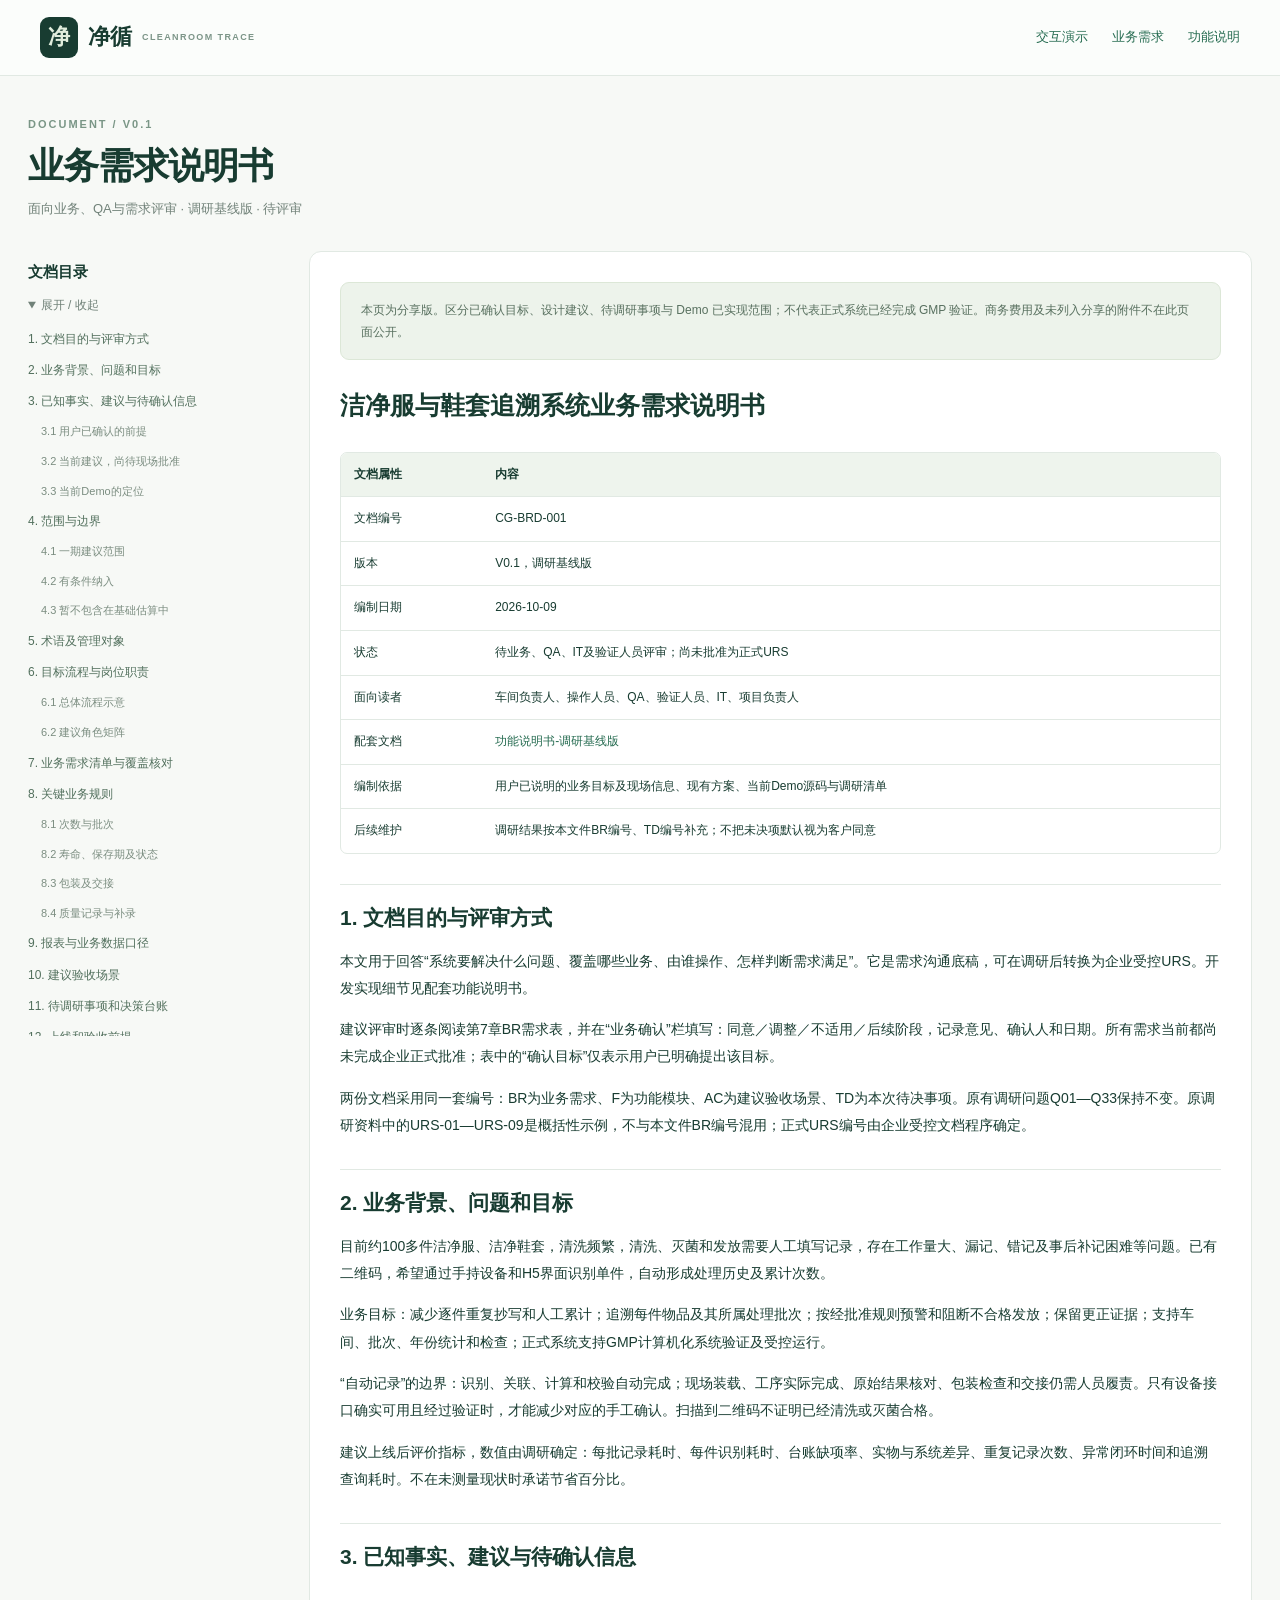
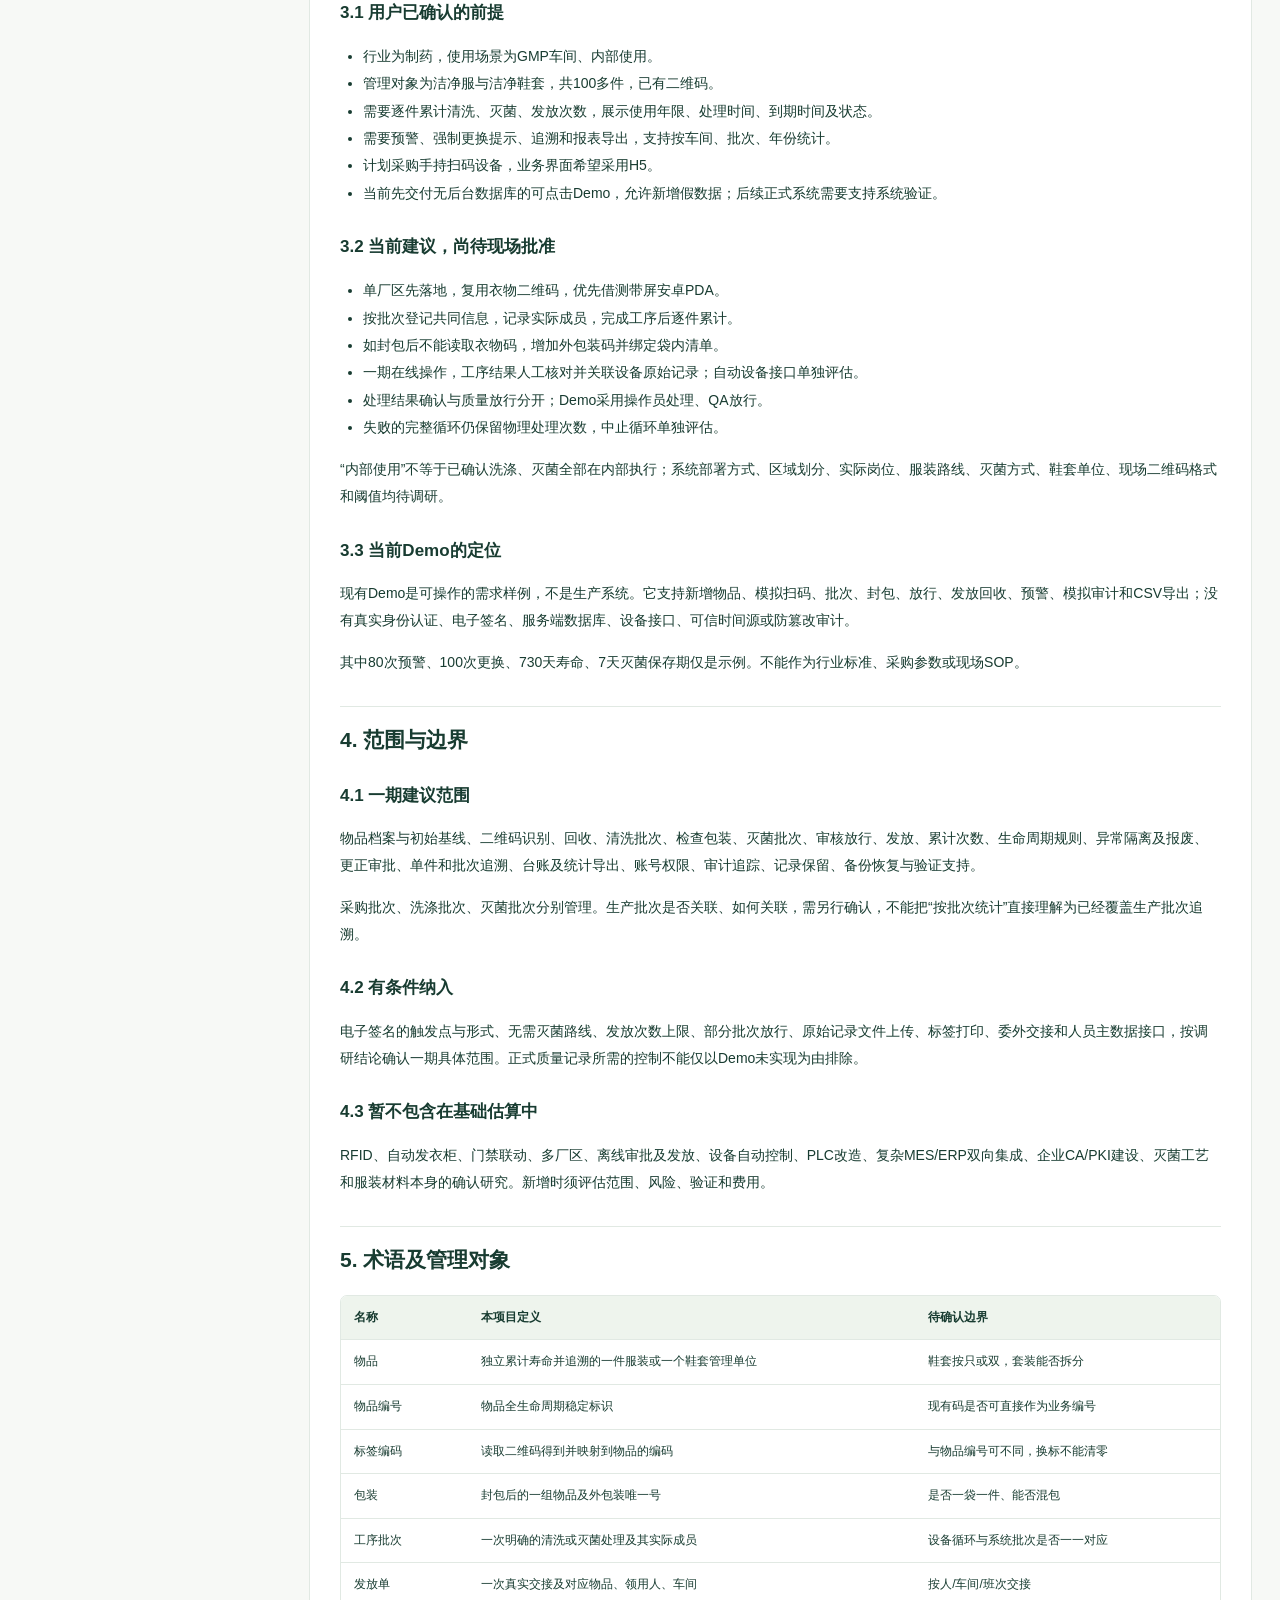
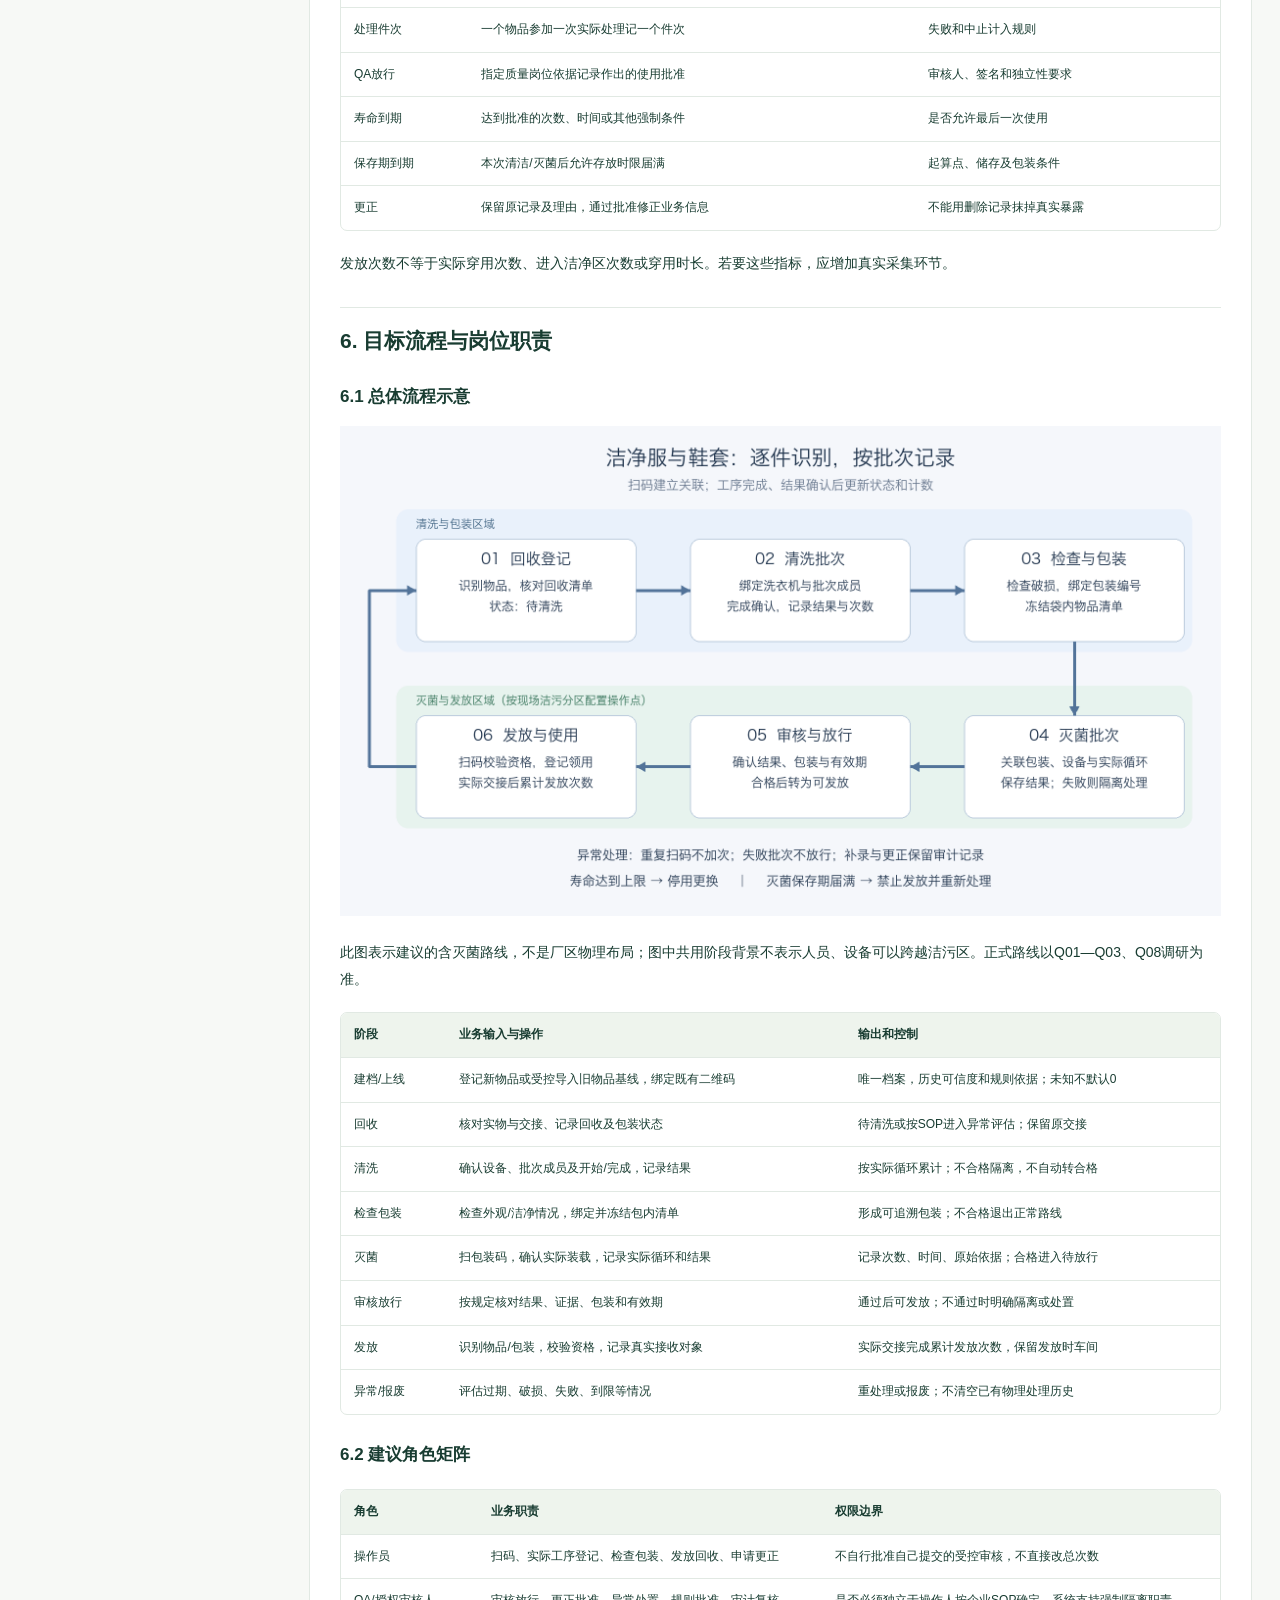
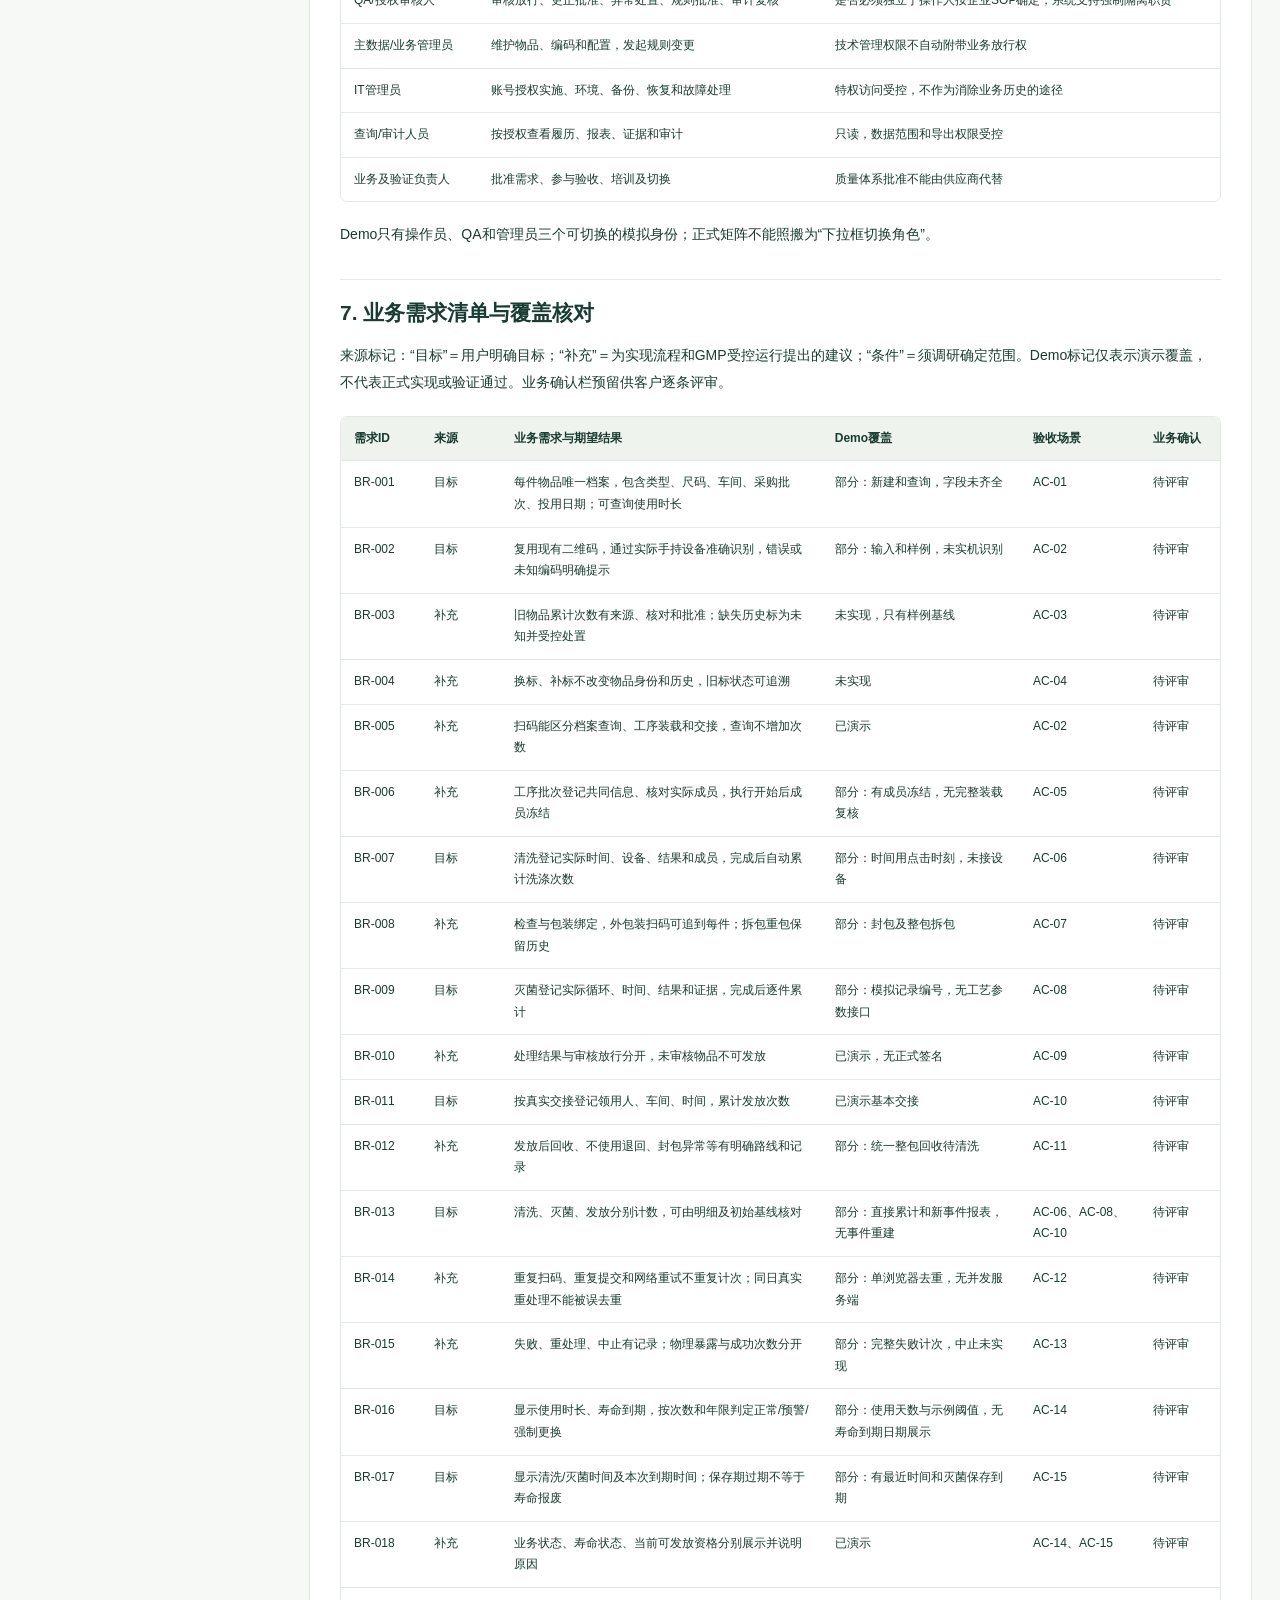
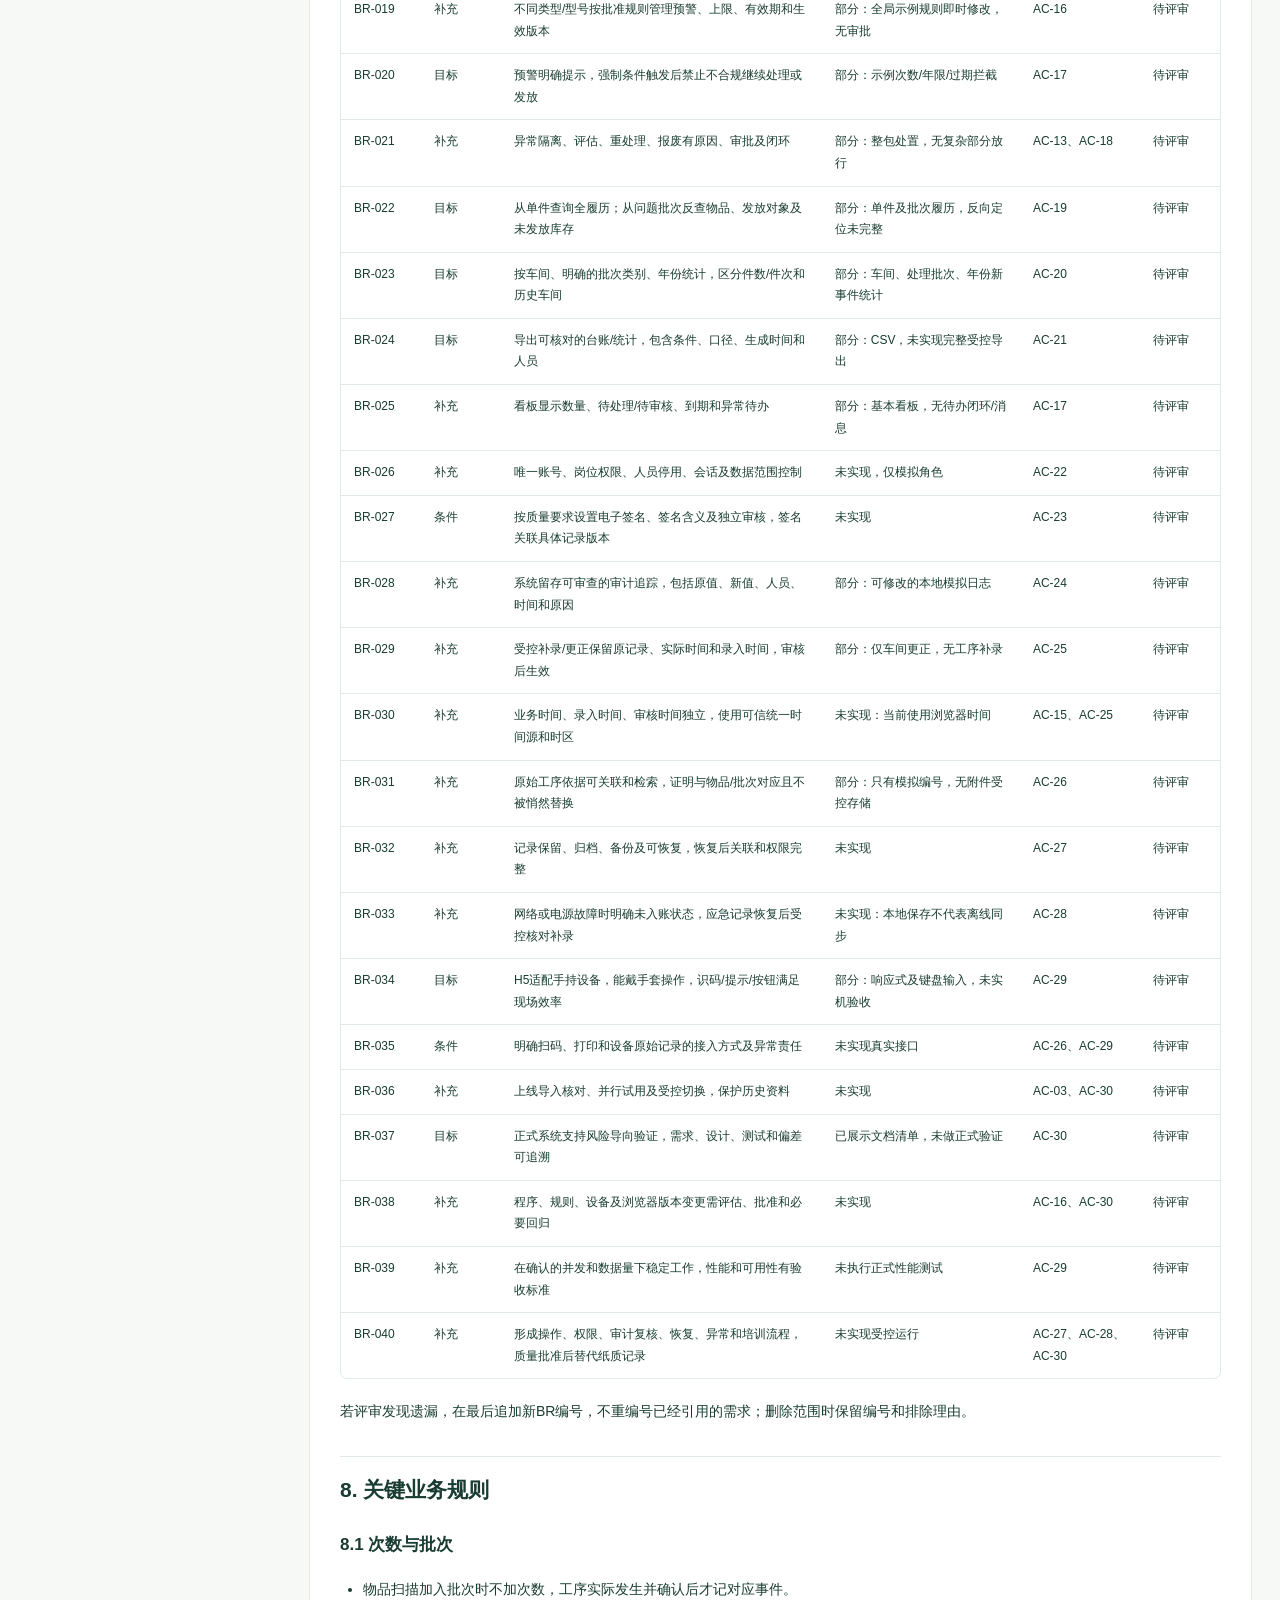
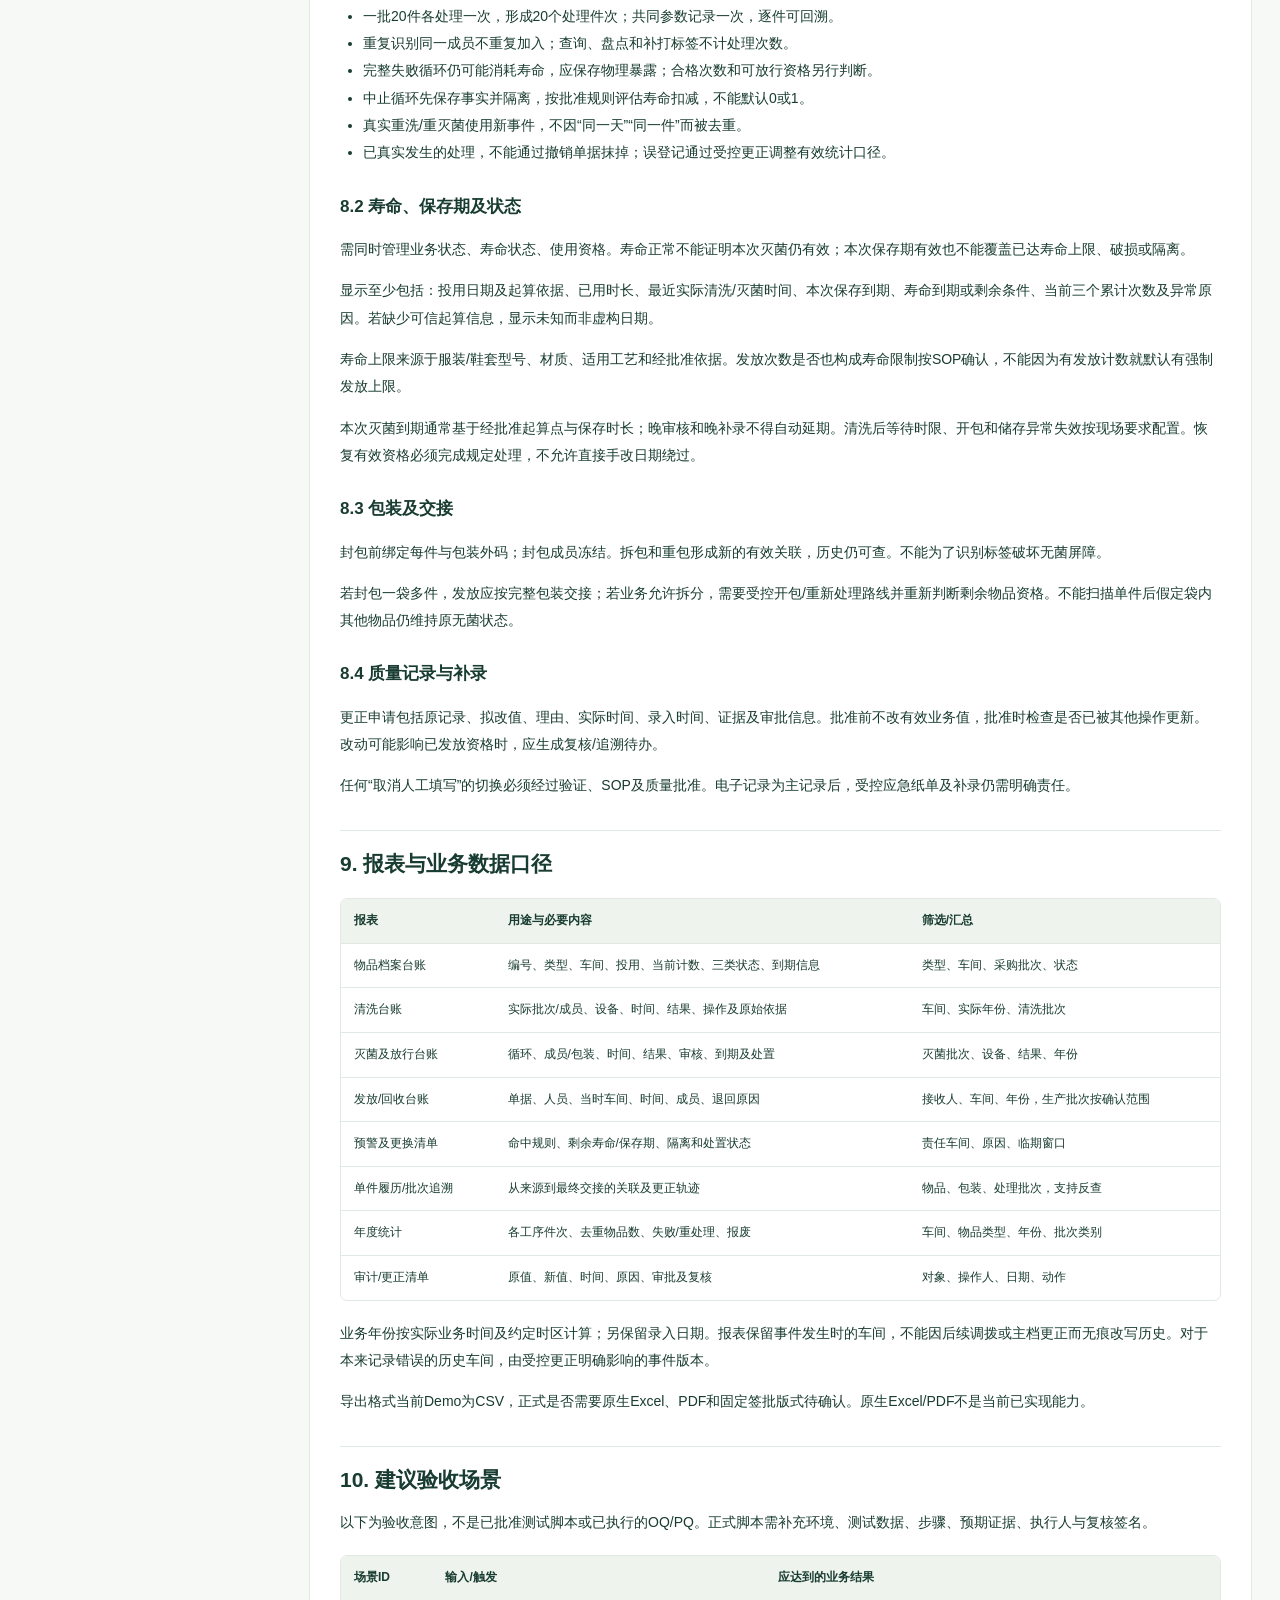
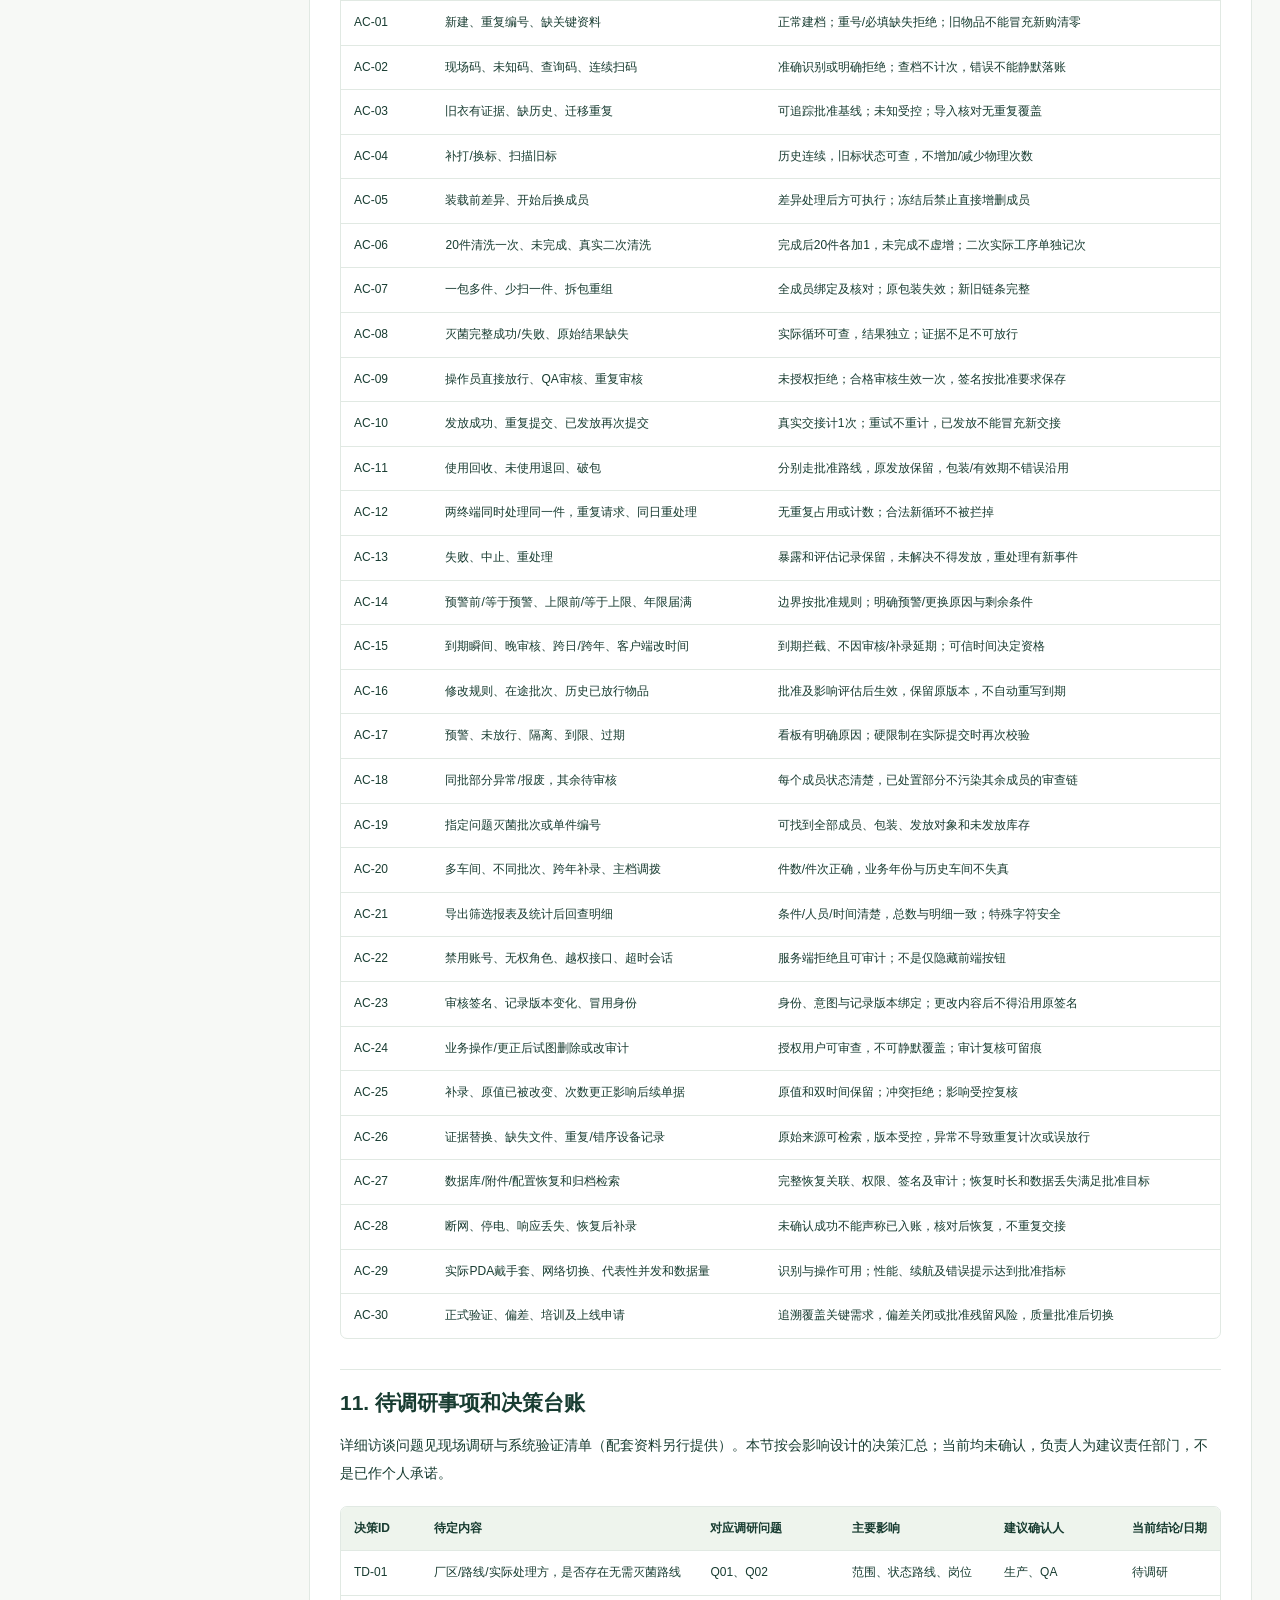
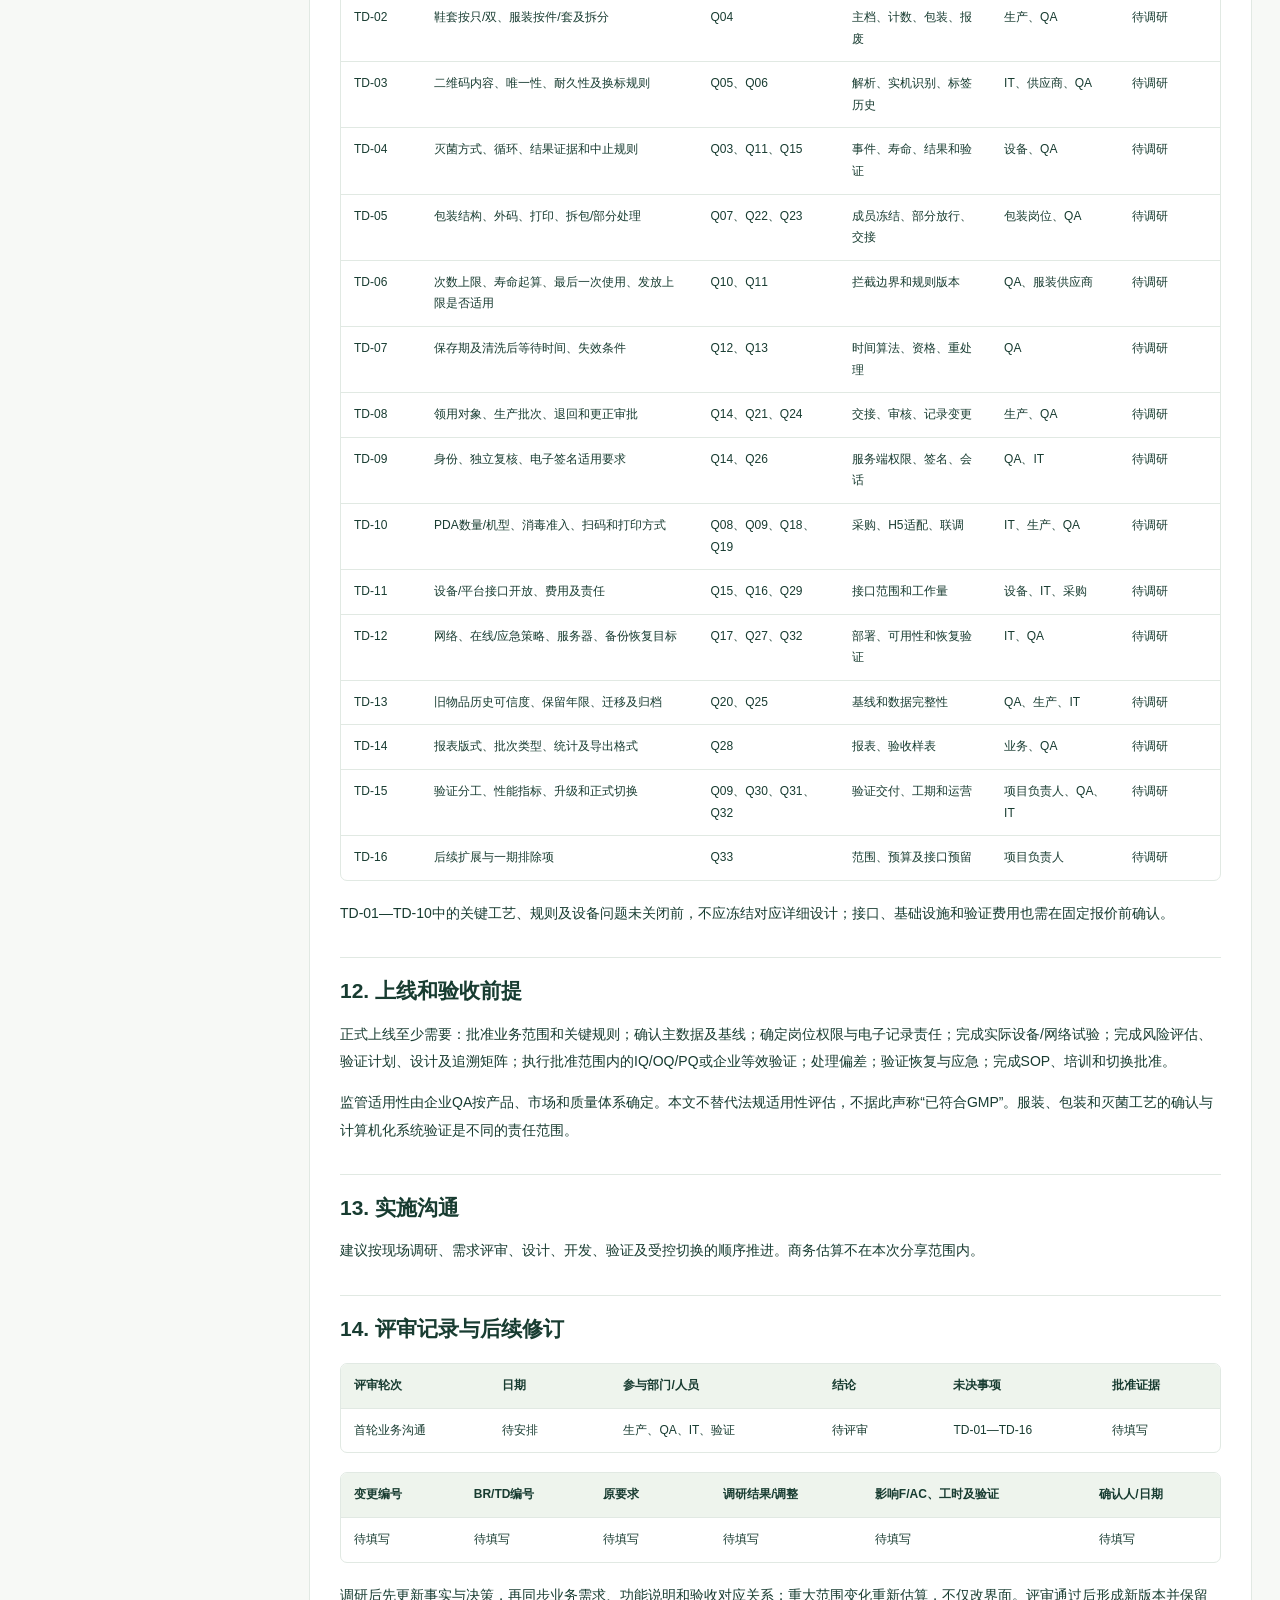
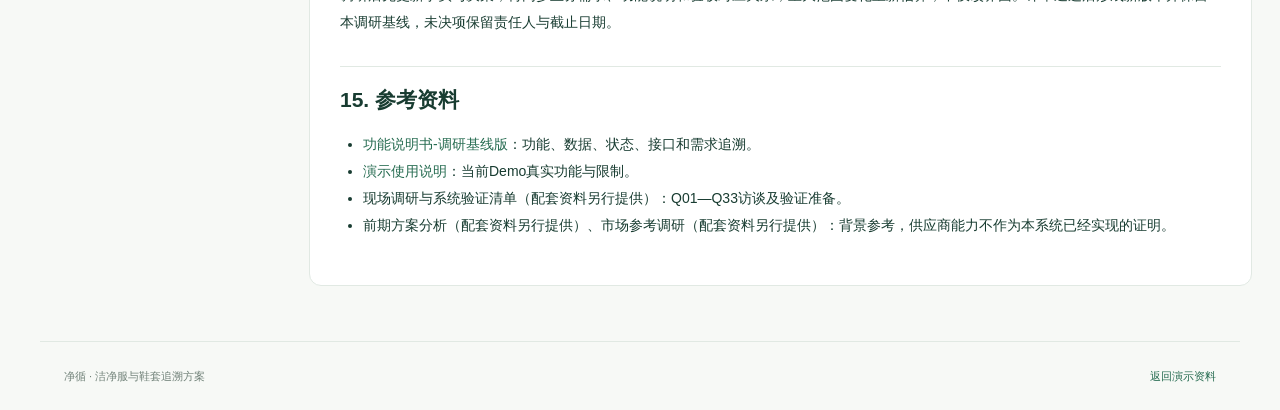
==== business.html @ ca5c8737 "Publish cleanroom trace demo and review documents" ====
<!doctype html><html lang="zh-CN"><head><meta charset="utf-8"><meta name="viewport" content="width=device-width,initial-scale=1"><meta name="robots" content="noindex,nofollow"><meta name="referrer" content="no-referrer"><meta name="theme-color" content="#123d35"><title>业务需求说明书 · 净循</title><link rel="stylesheet" href="share.css"></head><body><header class="top"><a class="logo" href="index.html"><span>净</span>净循 <small>CLEANROOM TRACE</small></a><nav aria-label="站点导航"><a href="demo.html">交互演示</a><a href="business.html">业务需求</a><a href="functional.html">功能说明</a></nav></header><div class="doc-title"><div class="eyebrow">DOCUMENT / V0.1</div><h1>业务需求说明书</h1><p>面向业务、QA与需求评审 · 调研基线版 · 待评审</p></div><div class="doc-layout"><aside class="toc"><h2>文档目录</h2><details open><summary>展开 / 收起</summary><a class="level-2" href="#section-1">1. 文档目的与评审方式</a><a class="level-2" href="#section-2">2. 业务背景、问题和目标</a><a class="level-2" href="#section-3">3. 已知事实、建议与待确认信息</a><a class="level-3" href="#section-4">3.1 用户已确认的前提</a><a class="level-3" href="#section-5">3.2 当前建议，尚待现场批准</a><a class="level-3" href="#section-6">3.3 当前Demo的定位</a><a class="level-2" href="#section-7">4. 范围与边界</a><a class="level-3" href="#section-8">4.1 一期建议范围</a><a class="level-3" href="#section-9">4.2 有条件纳入</a><a class="level-3" href="#section-10">4.3 暂不包含在基础估算中</a><a class="level-2" href="#section-11">5. 术语及管理对象</a><a class="level-2" href="#section-12">6. 目标流程与岗位职责</a><a class="level-3" href="#section-13">6.1 总体流程示意</a><a class="level-3" href="#section-14">6.2 建议角色矩阵</a><a class="level-2" href="#section-15">7. 业务需求清单与覆盖核对</a><a class="level-2" href="#section-16">8. 关键业务规则</a><a class="level-3" href="#section-17">8.1 次数与批次</a><a class="level-3" href="#section-18">8.2 寿命、保存期及状态</a><a class="level-3" href="#section-19">8.3 包装及交接</a><a class="level-3" href="#section-20">8.4 质量记录与补录</a><a class="level-2" href="#section-21">9. 报表与业务数据口径</a><a class="level-2" href="#section-22">10. 建议验收场景</a><a class="level-2" href="#section-23">11. 待调研事项和决策台账</a><a class="level-2" href="#section-24">12. 上线和验收前提</a><a class="level-2" href="#section-25">13. 实施沟通</a><a class="level-2" href="#section-26">14. 评审记录与后续修订</a><a class="level-2" href="#section-27">15. 参考资料</a></details><a class="back-top" href="#top">↑ 回到顶部</a></aside><main id="top" class="document"><div class="notice">本页为分享版。区分已确认目标、设计建议、待调研事项与 Demo 已实现范围；不代表正式系统已经完成 GMP 验证。商务费用及未列入分享的附件不在此页面公开。</div><h1>洁净服与鞋套追溯系统业务需求说明书</h1>
<div class="table-scroll"><table>
<thead>
<tr>
<th>文档属性</th>
<th>内容</th>
</tr>
</thead>
<tbody><tr>
<td>文档编号</td>
<td>CG-BRD-001</td>
</tr>
<tr>
<td>版本</td>
<td>V0.1，调研基线版</td>
</tr>
<tr>
<td>编制日期</td>
<td>2026-10-09</td>
</tr>
<tr>
<td>状态</td>
<td>待业务、QA、IT及验证人员评审；尚未批准为正式URS</td>
</tr>
<tr>
<td>面向读者</td>
<td>车间负责人、操作人员、QA、验证人员、IT、项目负责人</td>
</tr>
<tr>
<td>配套文档</td>
<td><a href="functional.html">功能说明书-调研基线版</a></td>
</tr>
<tr>
<td>编制依据</td>
<td>用户已说明的业务目标及现场信息、现有方案、当前Demo源码与调研清单</td>
</tr>
<tr>
<td>后续维护</td>
<td>调研结果按本文件BR编号、TD编号补充；不把未决项默认视为客户同意</td>
</tr>
</tbody></table></div>
<h2 id="section-1">1. 文档目的与评审方式</h2>
<p>本文用于回答“系统要解决什么问题、覆盖哪些业务、由谁操作、怎样判断需求满足”。它是需求沟通底稿，可在调研后转换为企业受控URS。开发实现细节见配套功能说明书。</p>
<p>建议评审时逐条阅读第7章BR需求表，并在“业务确认”栏填写：同意／调整／不适用／后续阶段，记录意见、确认人和日期。所有需求当前都尚未完成企业正式批准；表中的“确认目标”仅表示用户已明确提出该目标。</p>
<p>两份文档采用同一套编号：BR为业务需求、F为功能模块、AC为建议验收场景、TD为本次待决事项。原有调研问题Q01—Q33保持不变。原调研资料中的URS-01—URS-09是概括性示例，不与本文件BR编号混用；正式URS编号由企业受控文档程序确定。</p>
<h2 id="section-2">2. 业务背景、问题和目标</h2>
<p>目前约100多件洁净服、洁净鞋套，清洗频繁，清洗、灭菌和发放需要人工填写记录，存在工作量大、漏记、错记及事后补记困难等问题。已有二维码，希望通过手持设备和H5界面识别单件，自动形成处理历史及累计次数。</p>
<p>业务目标：减少逐件重复抄写和人工累计；追溯每件物品及其所属处理批次；按经批准规则预警和阻断不合格发放；保留更正证据；支持车间、批次、年份统计和检查；正式系统支持GMP计算机化系统验证及受控运行。</p>
<p>“自动记录”的边界：识别、关联、计算和校验自动完成；现场装载、工序实际完成、原始结果核对、包装检查和交接仍需人员履责。只有设备接口确实可用且经过验证时，才能减少对应的手工确认。扫描到二维码不证明已经清洗或灭菌合格。</p>
<p>建议上线后评价指标，数值由调研确定：每批记录耗时、每件识别耗时、台账缺项率、实物与系统差异、重复记录次数、异常闭环时间和追溯查询耗时。不在未测量现状时承诺节省百分比。</p>
<h2 id="section-3">3. 已知事实、建议与待确认信息</h2>
<h3 id="section-4">3.1 用户已确认的前提</h3>
<ul>
<li>行业为制药，使用场景为GMP车间、内部使用。</li>
<li>管理对象为洁净服与洁净鞋套，共100多件，已有二维码。</li>
<li>需要逐件累计清洗、灭菌、发放次数，展示使用年限、处理时间、到期时间及状态。</li>
<li>需要预警、强制更换提示、追溯和报表导出，支持按车间、批次、年份统计。</li>
<li>计划采购手持扫码设备，业务界面希望采用H5。</li>
<li>当前先交付无后台数据库的可点击Demo，允许新增假数据；后续正式系统需要支持系统验证。</li>
</ul>
<h3 id="section-5">3.2 当前建议，尚待现场批准</h3>
<ul>
<li>单厂区先落地，复用衣物二维码，优先借测带屏安卓PDA。</li>
<li>按批次登记共同信息，记录实际成员，完成工序后逐件累计。</li>
<li>如封包后不能读取衣物码，增加外包装码并绑定袋内清单。</li>
<li>一期在线操作，工序结果人工核对并关联设备原始记录；自动设备接口单独评估。</li>
<li>处理结果确认与质量放行分开；Demo采用操作员处理、QA放行。</li>
<li>失败的完整循环仍保留物理处理次数，中止循环单独评估。</li>
</ul>
<p>“内部使用”不等于已确认洗涤、灭菌全部在内部执行；系统部署方式、区域划分、实际岗位、服装路线、灭菌方式、鞋套单位、现场二维码格式和阈值均待调研。</p>
<h3 id="section-6">3.3 当前Demo的定位</h3>
<p>现有Demo是可操作的需求样例，不是生产系统。它支持新增物品、模拟扫码、批次、封包、放行、发放回收、预警、模拟审计和CSV导出；没有真实身份认证、电子签名、服务端数据库、设备接口、可信时间源或防篡改审计。</p>
<p>其中80次预警、100次更换、730天寿命、7天灭菌保存期仅是示例。不能作为行业标准、采购参数或现场SOP。</p>
<h2 id="section-7">4. 范围与边界</h2>
<h3 id="section-8">4.1 一期建议范围</h3>
<p>物品档案与初始基线、二维码识别、回收、清洗批次、检查包装、灭菌批次、审核放行、发放、累计次数、生命周期规则、异常隔离及报废、更正审批、单件和批次追溯、台账及统计导出、账号权限、审计追踪、记录保留、备份恢复与验证支持。</p>
<p>采购批次、洗涤批次、灭菌批次分别管理。生产批次是否关联、如何关联，需另行确认，不能把“按批次统计”直接理解为已经覆盖生产批次追溯。</p>
<h3 id="section-9">4.2 有条件纳入</h3>
<p>电子签名的触发点与形式、无需灭菌路线、发放次数上限、部分批次放行、原始记录文件上传、标签打印、委外交接和人员主数据接口，按调研结论确认一期具体范围。正式质量记录所需的控制不能仅以Demo未实现为由排除。</p>
<h3 id="section-10">4.3 暂不包含在基础估算中</h3>
<p>RFID、自动发衣柜、门禁联动、多厂区、离线审批及发放、设备自动控制、PLC改造、复杂MES/ERP双向集成、企业CA/PKI建设、灭菌工艺和服装材料本身的确认研究。新增时须评估范围、风险、验证和费用。</p>
<h2 id="section-11">5. 术语及管理对象</h2>
<div class="table-scroll"><table>
<thead>
<tr>
<th>名称</th>
<th>本项目定义</th>
<th>待确认边界</th>
</tr>
</thead>
<tbody><tr>
<td>物品</td>
<td>独立累计寿命并追溯的一件服装或一个鞋套管理单位</td>
<td>鞋套按只或双，套装能否拆分</td>
</tr>
<tr>
<td>物品编号</td>
<td>物品全生命周期稳定标识</td>
<td>现有码是否可直接作为业务编号</td>
</tr>
<tr>
<td>标签编码</td>
<td>读取二维码得到并映射到物品的编码</td>
<td>与物品编号可不同，换标不能清零</td>
</tr>
<tr>
<td>包装</td>
<td>封包后的一组物品及外包装唯一号</td>
<td>是否一袋一件、能否混包</td>
</tr>
<tr>
<td>工序批次</td>
<td>一次明确的清洗或灭菌处理及其实际成员</td>
<td>设备循环与系统批次是否一一对应</td>
</tr>
<tr>
<td>发放单</td>
<td>一次真实交接及对应物品、领用人、车间</td>
<td>按人/车间/班次交接</td>
</tr>
<tr>
<td>处理件次</td>
<td>一个物品参加一次实际处理记一个件次</td>
<td>失败和中止计入规则</td>
</tr>
<tr>
<td>QA放行</td>
<td>指定质量岗位依据记录作出的使用批准</td>
<td>审核人、签名和独立性要求</td>
</tr>
<tr>
<td>寿命到期</td>
<td>达到批准的次数、时间或其他强制条件</td>
<td>是否允许最后一次使用</td>
</tr>
<tr>
<td>保存期到期</td>
<td>本次清洁/灭菌后允许存放时限届满</td>
<td>起算点、储存及包装条件</td>
</tr>
<tr>
<td>更正</td>
<td>保留原记录及理由，通过批准修正业务信息</td>
<td>不能用删除记录抹掉真实暴露</td>
</tr>
</tbody></table></div>
<p>发放次数不等于实际穿用次数、进入洁净区次数或穿用时长。若要这些指标，应增加真实采集环节。</p>
<h2 id="section-12">6. 目标流程与岗位职责</h2>
<h3 id="section-13">6.1 总体流程示意</h3>
<p><img src="lifecycle.png" alt="流程01-洁净服与鞋套生命周期管理"></p>
<p>此图表示建议的含灭菌路线，不是厂区物理布局；图中共用阶段背景不表示人员、设备可以跨越洁污区。正式路线以Q01—Q03、Q08调研为准。</p>
<div class="table-scroll"><table>
<thead>
<tr>
<th>阶段</th>
<th>业务输入与操作</th>
<th>输出和控制</th>
</tr>
</thead>
<tbody><tr>
<td>建档/上线</td>
<td>登记新物品或受控导入旧物品基线，绑定既有二维码</td>
<td>唯一档案，历史可信度和规则依据；未知不默认0</td>
</tr>
<tr>
<td>回收</td>
<td>核对实物与交接、记录回收及包装状态</td>
<td>待清洗或按SOP进入异常评估；保留原交接</td>
</tr>
<tr>
<td>清洗</td>
<td>确认设备、批次成员及开始/完成，记录结果</td>
<td>按实际循环累计；不合格隔离，不自动转合格</td>
</tr>
<tr>
<td>检查包装</td>
<td>检查外观/洁净情况，绑定并冻结包内清单</td>
<td>形成可追溯包装；不合格退出正常路线</td>
</tr>
<tr>
<td>灭菌</td>
<td>扫包装码，确认实际装载，记录实际循环和结果</td>
<td>记录次数、时间、原始依据；合格进入待放行</td>
</tr>
<tr>
<td>审核放行</td>
<td>按规定核对结果、证据、包装和有效期</td>
<td>通过后可发放；不通过时明确隔离或处置</td>
</tr>
<tr>
<td>发放</td>
<td>识别物品/包装，校验资格，记录真实接收对象</td>
<td>实际交接完成累计发放次数，保留发放时车间</td>
</tr>
<tr>
<td>异常/报废</td>
<td>评估过期、破损、失败、到限等情况</td>
<td>重处理或报废；不清空已有物理处理历史</td>
</tr>
</tbody></table></div>
<h3 id="section-14">6.2 建议角色矩阵</h3>
<div class="table-scroll"><table>
<thead>
<tr>
<th>角色</th>
<th>业务职责</th>
<th>权限边界</th>
</tr>
</thead>
<tbody><tr>
<td>操作员</td>
<td>扫码、实际工序登记、检查包装、发放回收、申请更正</td>
<td>不自行批准自己提交的受控审核，不直接改总次数</td>
</tr>
<tr>
<td>QA/授权审核人</td>
<td>审核放行、更正批准、异常处置、规则批准、审计复核</td>
<td>是否必须独立于操作人按企业SOP确定，系统支持强制隔离职责</td>
</tr>
<tr>
<td>主数据/业务管理员</td>
<td>维护物品、编码和配置，发起规则变更</td>
<td>技术管理权限不自动附带业务放行权</td>
</tr>
<tr>
<td>IT管理员</td>
<td>账号授权实施、环境、备份、恢复和故障处理</td>
<td>特权访问受控，不作为消除业务历史的途径</td>
</tr>
<tr>
<td>查询/审计人员</td>
<td>按授权查看履历、报表、证据和审计</td>
<td>只读，数据范围和导出权限受控</td>
</tr>
<tr>
<td>业务及验证负责人</td>
<td>批准需求、参与验收、培训及切换</td>
<td>质量体系批准不能由供应商代替</td>
</tr>
</tbody></table></div>
<p>Demo只有操作员、QA和管理员三个可切换的模拟身份；正式矩阵不能照搬为“下拉框切换角色”。</p>
<h2 id="section-15">7. 业务需求清单与覆盖核对</h2>
<p>来源标记：“目标”＝用户明确目标；“补充”＝为实现流程和GMP受控运行提出的建议；“条件”＝须调研确定范围。Demo标记仅表示演示覆盖，不代表正式实现或验证通过。业务确认栏预留供客户逐条评审。</p>
<div class="table-scroll"><table>
<thead>
<tr>
<th>需求ID</th>
<th>来源</th>
<th>业务需求与期望结果</th>
<th>Demo覆盖</th>
<th>验收场景</th>
<th>业务确认</th>
</tr>
</thead>
<tbody><tr>
<td>BR-001</td>
<td>目标</td>
<td>每件物品唯一档案，包含类型、尺码、车间、采购批次、投用日期；可查询使用时长</td>
<td>部分：新建和查询，字段未齐全</td>
<td>AC-01</td>
<td>待评审</td>
</tr>
<tr>
<td>BR-002</td>
<td>目标</td>
<td>复用现有二维码，通过实际手持设备准确识别，错误或未知编码明确提示</td>
<td>部分：输入和样例，未实机识别</td>
<td>AC-02</td>
<td>待评审</td>
</tr>
<tr>
<td>BR-003</td>
<td>补充</td>
<td>旧物品累计次数有来源、核对和批准；缺失历史标为未知并受控处置</td>
<td>未实现，只有样例基线</td>
<td>AC-03</td>
<td>待评审</td>
</tr>
<tr>
<td>BR-004</td>
<td>补充</td>
<td>换标、补标不改变物品身份和历史，旧标状态可追溯</td>
<td>未实现</td>
<td>AC-04</td>
<td>待评审</td>
</tr>
<tr>
<td>BR-005</td>
<td>补充</td>
<td>扫码能区分档案查询、工序装载和交接，查询不增加次数</td>
<td>已演示</td>
<td>AC-02</td>
<td>待评审</td>
</tr>
<tr>
<td>BR-006</td>
<td>补充</td>
<td>工序批次登记共同信息、核对实际成员，执行开始后成员冻结</td>
<td>部分：有成员冻结，无完整装载复核</td>
<td>AC-05</td>
<td>待评审</td>
</tr>
<tr>
<td>BR-007</td>
<td>目标</td>
<td>清洗登记实际时间、设备、结果和成员，完成后自动累计洗涤次数</td>
<td>部分：时间用点击时刻，未接设备</td>
<td>AC-06</td>
<td>待评审</td>
</tr>
<tr>
<td>BR-008</td>
<td>补充</td>
<td>检查与包装绑定，外包装扫码可追到每件；拆包重包保留历史</td>
<td>部分：封包及整包拆包</td>
<td>AC-07</td>
<td>待评审</td>
</tr>
<tr>
<td>BR-009</td>
<td>目标</td>
<td>灭菌登记实际循环、时间、结果和证据，完成后逐件累计</td>
<td>部分：模拟记录编号，无工艺参数接口</td>
<td>AC-08</td>
<td>待评审</td>
</tr>
<tr>
<td>BR-010</td>
<td>补充</td>
<td>处理结果与审核放行分开，未审核物品不可发放</td>
<td>已演示，无正式签名</td>
<td>AC-09</td>
<td>待评审</td>
</tr>
<tr>
<td>BR-011</td>
<td>目标</td>
<td>按真实交接登记领用人、车间、时间，累计发放次数</td>
<td>已演示基本交接</td>
<td>AC-10</td>
<td>待评审</td>
</tr>
<tr>
<td>BR-012</td>
<td>补充</td>
<td>发放后回收、不使用退回、封包异常等有明确路线和记录</td>
<td>部分：统一整包回收待清洗</td>
<td>AC-11</td>
<td>待评审</td>
</tr>
<tr>
<td>BR-013</td>
<td>目标</td>
<td>清洗、灭菌、发放分别计数，可由明细及初始基线核对</td>
<td>部分：直接累计和新事件报表，无事件重建</td>
<td>AC-06、AC-08、AC-10</td>
<td>待评审</td>
</tr>
<tr>
<td>BR-014</td>
<td>补充</td>
<td>重复扫码、重复提交和网络重试不重复计次；同日真实重处理不能被误去重</td>
<td>部分：单浏览器去重，无并发服务端</td>
<td>AC-12</td>
<td>待评审</td>
</tr>
<tr>
<td>BR-015</td>
<td>补充</td>
<td>失败、重处理、中止有记录；物理暴露与成功次数分开</td>
<td>部分：完整失败计次，中止未实现</td>
<td>AC-13</td>
<td>待评审</td>
</tr>
<tr>
<td>BR-016</td>
<td>目标</td>
<td>显示使用时长、寿命到期，按次数和年限判定正常/预警/强制更换</td>
<td>部分：使用天数与示例阈值，无寿命到期日期展示</td>
<td>AC-14</td>
<td>待评审</td>
</tr>
<tr>
<td>BR-017</td>
<td>目标</td>
<td>显示清洗/灭菌时间及本次到期时间；保存期过期不等于寿命报废</td>
<td>部分：有最近时间和灭菌保存到期</td>
<td>AC-15</td>
<td>待评审</td>
</tr>
<tr>
<td>BR-018</td>
<td>补充</td>
<td>业务状态、寿命状态、当前可发放资格分别展示并说明原因</td>
<td>已演示</td>
<td>AC-14、AC-15</td>
<td>待评审</td>
</tr>
<tr>
<td>BR-019</td>
<td>补充</td>
<td>不同类型/型号按批准规则管理预警、上限、有效期和生效版本</td>
<td>部分：全局示例规则即时修改，无审批</td>
<td>AC-16</td>
<td>待评审</td>
</tr>
<tr>
<td>BR-020</td>
<td>目标</td>
<td>预警明确提示，强制条件触发后禁止不合规继续处理或发放</td>
<td>部分：示例次数/年限/过期拦截</td>
<td>AC-17</td>
<td>待评审</td>
</tr>
<tr>
<td>BR-021</td>
<td>补充</td>
<td>异常隔离、评估、重处理、报废有原因、审批及闭环</td>
<td>部分：整包处置，无复杂部分放行</td>
<td>AC-13、AC-18</td>
<td>待评审</td>
</tr>
<tr>
<td>BR-022</td>
<td>目标</td>
<td>从单件查询全履历；从问题批次反查物品、发放对象及未发放库存</td>
<td>部分：单件及批次履历，反向定位未完整</td>
<td>AC-19</td>
<td>待评审</td>
</tr>
<tr>
<td>BR-023</td>
<td>目标</td>
<td>按车间、明确的批次类别、年份统计，区分件数/件次和历史车间</td>
<td>部分：车间、处理批次、年份新事件统计</td>
<td>AC-20</td>
<td>待评审</td>
</tr>
<tr>
<td>BR-024</td>
<td>目标</td>
<td>导出可核对的台账/统计，包含条件、口径、生成时间和人员</td>
<td>部分：CSV，未实现完整受控导出</td>
<td>AC-21</td>
<td>待评审</td>
</tr>
<tr>
<td>BR-025</td>
<td>补充</td>
<td>看板显示数量、待处理/待审核、到期和异常待办</td>
<td>部分：基本看板，无待办闭环/消息</td>
<td>AC-17</td>
<td>待评审</td>
</tr>
<tr>
<td>BR-026</td>
<td>补充</td>
<td>唯一账号、岗位权限、人员停用、会话及数据范围控制</td>
<td>未实现，仅模拟角色</td>
<td>AC-22</td>
<td>待评审</td>
</tr>
<tr>
<td>BR-027</td>
<td>条件</td>
<td>按质量要求设置电子签名、签名含义及独立审核，签名关联具体记录版本</td>
<td>未实现</td>
<td>AC-23</td>
<td>待评审</td>
</tr>
<tr>
<td>BR-028</td>
<td>补充</td>
<td>系统留存可审查的审计追踪，包括原值、新值、人员、时间和原因</td>
<td>部分：可修改的本地模拟日志</td>
<td>AC-24</td>
<td>待评审</td>
</tr>
<tr>
<td>BR-029</td>
<td>补充</td>
<td>受控补录/更正保留原记录、实际时间和录入时间，审核后生效</td>
<td>部分：仅车间更正，无工序补录</td>
<td>AC-25</td>
<td>待评审</td>
</tr>
<tr>
<td>BR-030</td>
<td>补充</td>
<td>业务时间、录入时间、审核时间独立，使用可信统一时间源和时区</td>
<td>未实现：当前使用浏览器时间</td>
<td>AC-15、AC-25</td>
<td>待评审</td>
</tr>
<tr>
<td>BR-031</td>
<td>补充</td>
<td>原始工序依据可关联和检索，证明与物品/批次对应且不被悄然替换</td>
<td>部分：只有模拟编号，无附件受控存储</td>
<td>AC-26</td>
<td>待评审</td>
</tr>
<tr>
<td>BR-032</td>
<td>补充</td>
<td>记录保留、归档、备份及可恢复，恢复后关联和权限完整</td>
<td>未实现</td>
<td>AC-27</td>
<td>待评审</td>
</tr>
<tr>
<td>BR-033</td>
<td>补充</td>
<td>网络或电源故障时明确未入账状态，应急记录恢复后受控核对补录</td>
<td>未实现：本地保存不代表离线同步</td>
<td>AC-28</td>
<td>待评审</td>
</tr>
<tr>
<td>BR-034</td>
<td>目标</td>
<td>H5适配手持设备，能戴手套操作，识码/提示/按钮满足现场效率</td>
<td>部分：响应式及键盘输入，未实机验收</td>
<td>AC-29</td>
<td>待评审</td>
</tr>
<tr>
<td>BR-035</td>
<td>条件</td>
<td>明确扫码、打印和设备原始记录的接入方式及异常责任</td>
<td>未实现真实接口</td>
<td>AC-26、AC-29</td>
<td>待评审</td>
</tr>
<tr>
<td>BR-036</td>
<td>补充</td>
<td>上线导入核对、并行试用及受控切换，保护历史资料</td>
<td>未实现</td>
<td>AC-03、AC-30</td>
<td>待评审</td>
</tr>
<tr>
<td>BR-037</td>
<td>目标</td>
<td>正式系统支持风险导向验证，需求、设计、测试和偏差可追溯</td>
<td>已展示文档清单，未做正式验证</td>
<td>AC-30</td>
<td>待评审</td>
</tr>
<tr>
<td>BR-038</td>
<td>补充</td>
<td>程序、规则、设备及浏览器版本变更需评估、批准和必要回归</td>
<td>未实现</td>
<td>AC-16、AC-30</td>
<td>待评审</td>
</tr>
<tr>
<td>BR-039</td>
<td>补充</td>
<td>在确认的并发和数据量下稳定工作，性能和可用性有验收标准</td>
<td>未执行正式性能测试</td>
<td>AC-29</td>
<td>待评审</td>
</tr>
<tr>
<td>BR-040</td>
<td>补充</td>
<td>形成操作、权限、审计复核、恢复、异常和培训流程，质量批准后替代纸质记录</td>
<td>未实现受控运行</td>
<td>AC-27、AC-28、AC-30</td>
<td>待评审</td>
</tr>
</tbody></table></div>
<p>若评审发现遗漏，在最后追加新BR编号，不重编号已经引用的需求；删除范围时保留编号和排除理由。</p>
<h2 id="section-16">8. 关键业务规则</h2>
<h3 id="section-17">8.1 次数与批次</h3>
<ul>
<li>物品扫描加入批次时不加次数，工序实际发生并确认后才记对应事件。</li>
<li>一批20件各处理一次，形成20个处理件次；共同参数记录一次，逐件可回溯。</li>
<li>重复识别同一成员不重复加入；查询、盘点和补打标签不计处理次数。</li>
<li>完整失败循环仍可能消耗寿命，应保存物理暴露；合格次数和可放行资格另行判断。</li>
<li>中止循环先保存事实并隔离，按批准规则评估寿命扣减，不能默认0或1。</li>
<li>真实重洗/重灭菌使用新事件，不因“同一天”“同一件”而被去重。</li>
<li>已真实发生的处理，不能通过撤销单据抹掉；误登记通过受控更正调整有效统计口径。</li>
</ul>
<h3 id="section-18">8.2 寿命、保存期及状态</h3>
<p>需同时管理业务状态、寿命状态、使用资格。寿命正常不能证明本次灭菌仍有效；本次保存期有效也不能覆盖已达寿命上限、破损或隔离。</p>
<p>显示至少包括：投用日期及起算依据、已用时长、最近实际清洗/灭菌时间、本次保存到期、寿命到期或剩余条件、当前三个累计次数及异常原因。若缺少可信起算信息，显示未知而非虚构日期。</p>
<p>寿命上限来源于服装/鞋套型号、材质、适用工艺和经批准依据。发放次数是否也构成寿命限制按SOP确认，不能因为有发放计数就默认有强制发放上限。</p>
<p>本次灭菌到期通常基于经批准起算点与保存时长；晚审核和晚补录不得自动延期。清洗后等待时限、开包和储存异常失效按现场要求配置。恢复有效资格必须完成规定处理，不允许直接手改日期绕过。</p>
<h3 id="section-19">8.3 包装及交接</h3>
<p>封包前绑定每件与包装外码；封包成员冻结。拆包和重包形成新的有效关联，历史仍可查。不能为了识别标签破坏无菌屏障。</p>
<p>若封包一袋多件，发放应按完整包装交接；若业务允许拆分，需要受控开包/重新处理路线并重新判断剩余物品资格。不能扫描单件后假定袋内其他物品仍维持原无菌状态。</p>
<h3 id="section-20">8.4 质量记录与补录</h3>
<p>更正申请包括原记录、拟改值、理由、实际时间、录入时间、证据及审批信息。批准前不改有效业务值，批准时检查是否已被其他操作更新。改动可能影响已发放资格时，应生成复核/追溯待办。</p>
<p>任何“取消人工填写”的切换必须经过验证、SOP及质量批准。电子记录为主记录后，受控应急纸单及补录仍需明确责任。</p>
<h2 id="section-21">9. 报表与业务数据口径</h2>
<div class="table-scroll"><table>
<thead>
<tr>
<th>报表</th>
<th>用途与必要内容</th>
<th>筛选/汇总</th>
</tr>
</thead>
<tbody><tr>
<td>物品档案台账</td>
<td>编号、类型、车间、投用、当前计数、三类状态、到期信息</td>
<td>类型、车间、采购批次、状态</td>
</tr>
<tr>
<td>清洗台账</td>
<td>实际批次/成员、设备、时间、结果、操作及原始依据</td>
<td>车间、实际年份、清洗批次</td>
</tr>
<tr>
<td>灭菌及放行台账</td>
<td>循环、成员/包装、时间、结果、审核、到期及处置</td>
<td>灭菌批次、设备、结果、年份</td>
</tr>
<tr>
<td>发放/回收台账</td>
<td>单据、人员、当时车间、时间、成员、退回原因</td>
<td>接收人、车间、年份，生产批次按确认范围</td>
</tr>
<tr>
<td>预警及更换清单</td>
<td>命中规则、剩余寿命/保存期、隔离和处置状态</td>
<td>责任车间、原因、临期窗口</td>
</tr>
<tr>
<td>单件履历/批次追溯</td>
<td>从来源到最终交接的关联及更正轨迹</td>
<td>物品、包装、处理批次，支持反查</td>
</tr>
<tr>
<td>年度统计</td>
<td>各工序件次、去重物品数、失败/重处理、报废</td>
<td>车间、物品类型、年份、批次类别</td>
</tr>
<tr>
<td>审计/更正清单</td>
<td>原值、新值、时间、原因、审批及复核</td>
<td>对象、操作人、日期、动作</td>
</tr>
</tbody></table></div>
<p>业务年份按实际业务时间及约定时区计算；另保留录入日期。报表保留事件发生时的车间，不能因后续调拨或主档更正而无痕改写历史。对于本来记录错误的历史车间，由受控更正明确影响的事件版本。</p>
<p>导出格式当前Demo为CSV，正式是否需要原生Excel、PDF和固定签批版式待确认。原生Excel/PDF不是当前已实现能力。</p>
<h2 id="section-22">10. 建议验收场景</h2>
<p>以下为验收意图，不是已批准测试脚本或已执行的OQ/PQ。正式脚本需补充环境、测试数据、步骤、预期证据、执行人与复核签名。</p>
<div class="table-scroll"><table>
<thead>
<tr>
<th>场景ID</th>
<th>输入/触发</th>
<th>应达到的业务结果</th>
</tr>
</thead>
<tbody><tr>
<td>AC-01</td>
<td>新建、重复编号、缺关键资料</td>
<td>正常建档；重号/必填缺失拒绝；旧物品不能冒充新购清零</td>
</tr>
<tr>
<td>AC-02</td>
<td>现场码、未知码、查询码、连续扫码</td>
<td>准确识别或明确拒绝；查档不计次，错误不能静默落账</td>
</tr>
<tr>
<td>AC-03</td>
<td>旧衣有证据、缺历史、迁移重复</td>
<td>可追踪批准基线；未知受控；导入核对无重复覆盖</td>
</tr>
<tr>
<td>AC-04</td>
<td>补打/换标、扫描旧标</td>
<td>历史连续，旧标状态可查，不增加/减少物理次数</td>
</tr>
<tr>
<td>AC-05</td>
<td>装载前差异、开始后换成员</td>
<td>差异处理后方可执行；冻结后禁止直接增删成员</td>
</tr>
<tr>
<td>AC-06</td>
<td>20件清洗一次、未完成、真实二次清洗</td>
<td>完成后20件各加1，未完成不虚增；二次实际工序单独记次</td>
</tr>
<tr>
<td>AC-07</td>
<td>一包多件、少扫一件、拆包重组</td>
<td>全成员绑定及核对；原包装失效；新旧链条完整</td>
</tr>
<tr>
<td>AC-08</td>
<td>灭菌完整成功/失败、原始结果缺失</td>
<td>实际循环可查，结果独立；证据不足不可放行</td>
</tr>
<tr>
<td>AC-09</td>
<td>操作员直接放行、QA审核、重复审核</td>
<td>未授权拒绝；合格审核生效一次，签名按批准要求保存</td>
</tr>
<tr>
<td>AC-10</td>
<td>发放成功、重复提交、已发放再次提交</td>
<td>真实交接计1次；重试不重计，已发放不能冒充新交接</td>
</tr>
<tr>
<td>AC-11</td>
<td>使用回收、未使用退回、破包</td>
<td>分别走批准路线，原发放保留，包装/有效期不错误沿用</td>
</tr>
<tr>
<td>AC-12</td>
<td>两终端同时处理同一件，重复请求、同日重处理</td>
<td>无重复占用或计数；合法新循环不被拦掉</td>
</tr>
<tr>
<td>AC-13</td>
<td>失败、中止、重处理</td>
<td>暴露和评估记录保留，未解决不得发放，重处理有新事件</td>
</tr>
<tr>
<td>AC-14</td>
<td>预警前/等于预警、上限前/等于上限、年限届满</td>
<td>边界按批准规则；明确预警/更换原因与剩余条件</td>
</tr>
<tr>
<td>AC-15</td>
<td>到期瞬间、晚审核、跨日/跨年、客户端改时间</td>
<td>到期拦截、不因审核/补录延期；可信时间决定资格</td>
</tr>
<tr>
<td>AC-16</td>
<td>修改规则、在途批次、历史已放行物品</td>
<td>批准及影响评估后生效，保留原版本，不自动重写到期</td>
</tr>
<tr>
<td>AC-17</td>
<td>预警、未放行、隔离、到限、过期</td>
<td>看板有明确原因；硬限制在实际提交时再次校验</td>
</tr>
<tr>
<td>AC-18</td>
<td>同批部分异常/报废，其余待审核</td>
<td>每个成员状态清楚，已处置部分不污染其余成员的审查链</td>
</tr>
<tr>
<td>AC-19</td>
<td>指定问题灭菌批次或单件编号</td>
<td>可找到全部成员、包装、发放对象和未发放库存</td>
</tr>
<tr>
<td>AC-20</td>
<td>多车间、不同批次、跨年补录、主档调拨</td>
<td>件数/件次正确，业务年份与历史车间不失真</td>
</tr>
<tr>
<td>AC-21</td>
<td>导出筛选报表及统计后回查明细</td>
<td>条件/人员/时间清楚，总数与明细一致；特殊字符安全</td>
</tr>
<tr>
<td>AC-22</td>
<td>禁用账号、无权角色、越权接口、超时会话</td>
<td>服务端拒绝且可审计；不是仅隐藏前端按钮</td>
</tr>
<tr>
<td>AC-23</td>
<td>审核签名、记录版本变化、冒用身份</td>
<td>身份、意图与记录版本绑定；更改内容后不得沿用原签名</td>
</tr>
<tr>
<td>AC-24</td>
<td>业务操作/更正后试图删除或改审计</td>
<td>授权用户可审查，不可静默覆盖；审计复核可留痕</td>
</tr>
<tr>
<td>AC-25</td>
<td>补录、原值已被改变、次数更正影响后续单据</td>
<td>原值和双时间保留；冲突拒绝；影响受控复核</td>
</tr>
<tr>
<td>AC-26</td>
<td>证据替换、缺失文件、重复/错序设备记录</td>
<td>原始来源可检索，版本受控，异常不导致重复计次或误放行</td>
</tr>
<tr>
<td>AC-27</td>
<td>数据库/附件/配置恢复和归档检索</td>
<td>完整恢复关联、权限、签名及审计；恢复时长和数据丢失满足批准目标</td>
</tr>
<tr>
<td>AC-28</td>
<td>断网、停电、响应丢失、恢复后补录</td>
<td>未确认成功不能声称已入账，核对后恢复，不重复交接</td>
</tr>
<tr>
<td>AC-29</td>
<td>实际PDA戴手套、网络切换、代表性并发和数据量</td>
<td>识别与操作可用；性能、续航及错误提示达到批准指标</td>
</tr>
<tr>
<td>AC-30</td>
<td>正式验证、偏差、培训及上线申请</td>
<td>追溯覆盖关键需求，偏差关闭或批准残留风险，质量批准后切换</td>
</tr>
</tbody></table></div>
<h2 id="section-23">11. 待调研事项和决策台账</h2>
<p>详细访谈问题见现场调研与系统验证清单（配套资料另行提供）。本节按会影响设计的决策汇总；当前均未确认，负责人为建议责任部门，不是已作个人承诺。</p>
<div class="table-scroll"><table>
<thead>
<tr>
<th>决策ID</th>
<th>待定内容</th>
<th>对应调研问题</th>
<th>主要影响</th>
<th>建议确认人</th>
<th>当前结论/日期</th>
</tr>
</thead>
<tbody><tr>
<td>TD-01</td>
<td>厂区/路线/实际处理方，是否存在无需灭菌路线</td>
<td>Q01、Q02</td>
<td>范围、状态路线、岗位</td>
<td>生产、QA</td>
<td>待调研</td>
</tr>
<tr>
<td>TD-02</td>
<td>鞋套按只/双、服装按件/套及拆分</td>
<td>Q04</td>
<td>主档、计数、包装、报废</td>
<td>生产、QA</td>
<td>待调研</td>
</tr>
<tr>
<td>TD-03</td>
<td>二维码内容、唯一性、耐久性及换标规则</td>
<td>Q05、Q06</td>
<td>解析、实机识别、标签历史</td>
<td>IT、供应商、QA</td>
<td>待调研</td>
</tr>
<tr>
<td>TD-04</td>
<td>灭菌方式、循环、结果证据和中止规则</td>
<td>Q03、Q11、Q15</td>
<td>事件、寿命、结果和验证</td>
<td>设备、QA</td>
<td>待调研</td>
</tr>
<tr>
<td>TD-05</td>
<td>包装结构、外码、打印、拆包/部分处理</td>
<td>Q07、Q22、Q23</td>
<td>成员冻结、部分放行、交接</td>
<td>包装岗位、QA</td>
<td>待调研</td>
</tr>
<tr>
<td>TD-06</td>
<td>次数上限、寿命起算、最后一次使用、发放上限是否适用</td>
<td>Q10、Q11</td>
<td>拦截边界和规则版本</td>
<td>QA、服装供应商</td>
<td>待调研</td>
</tr>
<tr>
<td>TD-07</td>
<td>保存期及清洗后等待时间、失效条件</td>
<td>Q12、Q13</td>
<td>时间算法、资格、重处理</td>
<td>QA</td>
<td>待调研</td>
</tr>
<tr>
<td>TD-08</td>
<td>领用对象、生产批次、退回和更正审批</td>
<td>Q14、Q21、Q24</td>
<td>交接、审核、记录变更</td>
<td>生产、QA</td>
<td>待调研</td>
</tr>
<tr>
<td>TD-09</td>
<td>身份、独立复核、电子签名适用要求</td>
<td>Q14、Q26</td>
<td>服务端权限、签名、会话</td>
<td>QA、IT</td>
<td>待调研</td>
</tr>
<tr>
<td>TD-10</td>
<td>PDA数量/机型、消毒准入、扫码和打印方式</td>
<td>Q08、Q09、Q18、Q19</td>
<td>采购、H5适配、联调</td>
<td>IT、生产、QA</td>
<td>待调研</td>
</tr>
<tr>
<td>TD-11</td>
<td>设备/平台接口开放、费用及责任</td>
<td>Q15、Q16、Q29</td>
<td>接口范围和工作量</td>
<td>设备、IT、采购</td>
<td>待调研</td>
</tr>
<tr>
<td>TD-12</td>
<td>网络、在线/应急策略、服务器、备份恢复目标</td>
<td>Q17、Q27、Q32</td>
<td>部署、可用性和恢复验证</td>
<td>IT、QA</td>
<td>待调研</td>
</tr>
<tr>
<td>TD-13</td>
<td>旧物品历史可信度、保留年限、迁移及归档</td>
<td>Q20、Q25</td>
<td>基线和数据完整性</td>
<td>QA、生产、IT</td>
<td>待调研</td>
</tr>
<tr>
<td>TD-14</td>
<td>报表版式、批次类型、统计及导出格式</td>
<td>Q28</td>
<td>报表、验收样表</td>
<td>业务、QA</td>
<td>待调研</td>
</tr>
<tr>
<td>TD-15</td>
<td>验证分工、性能指标、升级和正式切换</td>
<td>Q09、Q30、Q31、Q32</td>
<td>验证交付、工期和运营</td>
<td>项目负责人、QA、IT</td>
<td>待调研</td>
</tr>
<tr>
<td>TD-16</td>
<td>后续扩展与一期排除项</td>
<td>Q33</td>
<td>范围、预算及接口预留</td>
<td>项目负责人</td>
<td>待调研</td>
</tr>
</tbody></table></div>
<p>TD-01—TD-10中的关键工艺、规则及设备问题未关闭前，不应冻结对应详细设计；接口、基础设施和验证费用也需在固定报价前确认。</p>
<h2 id="section-24">12. 上线和验收前提</h2>
<p>正式上线至少需要：批准业务范围和关键规则；确认主数据及基线；确定岗位权限与电子记录责任；完成实际设备/网络试验；完成风险评估、验证计划、设计及追溯矩阵；执行批准范围内的IQ/OQ/PQ或企业等效验证；处理偏差；验证恢复与应急；完成SOP、培训和切换批准。</p>
<p>监管适用性由企业QA按产品、市场和质量体系确定。本文不替代法规适用性评估，不据此声称“已符合GMP”。服装、包装和灭菌工艺的确认与计算机化系统验证是不同的责任范围。</p>
<h2 id="section-25">13. 实施沟通</h2>
<p>建议按现场调研、需求评审、设计、开发、验证及受控切换的顺序推进。商务估算不在本次分享范围内。</p>
<h2 id="section-26">14. 评审记录与后续修订</h2>
<div class="table-scroll"><table>
<thead>
<tr>
<th>评审轮次</th>
<th>日期</th>
<th>参与部门/人员</th>
<th>结论</th>
<th>未决事项</th>
<th>批准证据</th>
</tr>
</thead>
<tbody><tr>
<td>首轮业务沟通</td>
<td>待安排</td>
<td>生产、QA、IT、验证</td>
<td>待评审</td>
<td>TD-01—TD-16</td>
<td>待填写</td>
</tr>
</tbody></table></div>
<div class="table-scroll"><table>
<thead>
<tr>
<th>变更编号</th>
<th>BR/TD编号</th>
<th>原要求</th>
<th>调研结果/调整</th>
<th>影响F/AC、工时及验证</th>
<th>确认人/日期</th>
</tr>
</thead>
<tbody><tr>
<td>待填写</td>
<td>待填写</td>
<td>待填写</td>
<td>待填写</td>
<td>待填写</td>
<td>待填写</td>
</tr>
</tbody></table></div>
<p>调研后先更新事实与决策，再同步业务需求、功能说明和验收对应关系；重大范围变化重新估算，不仅改界面。评审通过后形成新版本并保留本调研基线，未决项保留责任人与截止日期。</p>
<h2 id="section-27">15. 参考资料</h2>
<ul>
<li><a href="functional.html">功能说明书-调研基线版</a>：功能、数据、状态、接口和需求追溯。</li>
<li><a href="index.html#guide">演示使用说明</a>：当前Demo真实功能与限制。</li>
<li>现场调研与系统验证清单（配套资料另行提供）：Q01—Q33访谈及验证准备。</li>
<li>前期方案分析（配套资料另行提供）、市场参考调研（配套资料另行提供）：背景参考，供应商能力不作为本系统已经实现的证明。</li>
</ul>
</main></div><footer>净循 · 洁净服与鞋套追溯方案　<a href="index.html">返回演示资料</a></footer></body></html>
---- share.css ----
:root{--ink:#183c31;--muted:#718279;--green:#256b50;--line:#e1e9e3;--bg:#f7f9f6}*{box-sizing:border-box}html{scroll-behavior:smooth;scroll-padding-top:90px}body{margin:0;color:var(--ink);background:var(--bg);font:15px/1.85 -apple-system,BlinkMacSystemFont,"PingFang SC","Segoe UI",sans-serif}a{color:var(--green);text-decoration:none}a:hover{text-decoration:underline}button,a{touch-action:manipulation}a:focus-visible,summary:focus-visible{outline:3px solid #77b99b;outline-offset:4px}.top{position:sticky;top:0;z-index:10;background:#fbfdfbee;border-bottom:1px solid var(--line);padding:17px max(24px,calc((100vw - 1200px)/2));display:flex;align-items:center;justify-content:space-between;gap:20px;backdrop-filter:blur(12px)}.logo{display:flex;align-items:center;gap:10px;font-size:22px;font-weight:650;color:var(--ink);white-space:nowrap}.logo span{background:var(--ink);color:#e1eddd;border-radius:9px;padding:0 8px}.logo small{font-size:9px;letter-spacing:1.4px;color:#7c9588}.top nav{display:flex;gap:24px;font-size:13px;white-space:nowrap}.landing{max-width:1200px;margin:auto;padding:20px 24px 65px}.hero{display:grid;grid-template-columns:1fr 1.35fr;gap:52px;align-items:center;padding:60px 0 45px}.eyebrow{font-size:11px;letter-spacing:2px;color:#7a9686;font-weight:600}h1{font-size:56px;line-height:1.25;font-weight:650;letter-spacing:-2px;margin:20px 0}h2{font-size:28px;line-height:1.5;margin:8px 0}h3{font-size:23px;margin:12px 0}.lead{color:var(--muted);font-size:18px;margin:24px 0}.hero-actions{display:flex;gap:13px;flex-wrap:wrap}.primary,.secondary{display:inline-flex;align-items:center;justify-content:center;min-height:48px;border-radius:8px;padding:10px 19px;font-size:14px;font-weight:550}.primary{background:var(--green);color:#fff}.secondary{background:#fff;border:1px solid var(--line)}.tags{display:flex;gap:18px;margin-top:23px;color:var(--muted);font-size:11px}.tags span:before{content:'•';color:var(--green);margin-right:5px}.preview{display:block;border:1px solid #c9dbcf;background:#fff;border-radius:13px;overflow:hidden;box-shadow:0 20px 60px #1d4d3220;transform:rotate(-1deg)}.preview img{width:100%;display:block}.preview-bar{display:flex;gap:6px;align-items:center;padding:11px 12px;background:#eef4ed}.preview-bar i{width:6px;height:6px;border-radius:50%;background:#adc2b0}.preview-bar span{font-size:10px;color:#718a78;margin-left:8px}.notice{padding:16px 20px;background:#edf3eb;border:1px solid #dce7d7;border-radius:9px;font-size:13px;color:#58705f}.section-heading{margin:50px 0 24px}.section-heading p{color:var(--muted);margin:0}.cards{display:grid;grid-template-columns:1fr 1fr;gap:22px}.card{background:#fff;border:1px solid var(--line);border-radius:12px;padding:28px;display:block;color:var(--ink)}.card:hover{border-color:#8eae98;text-decoration:none;box-shadow:0 8px 28px #1c492409}.card-no{font-size:11px;letter-spacing:1.5px;color:#8a9d90}.card p{color:var(--muted);font-size:14px;line-height:1.9}.counts{display:flex;align-items:baseline;gap:8px;font-size:12px;color:var(--muted);margin:24px 0}.counts b{font-size:28px;color:var(--green);font-weight:600;margin-left:10px}.counts b:first-child{margin-left:0}.read{font-size:13px;color:var(--green)}.guide{padding-bottom:35px}.guide ol{list-style:none;counter-reset:step;padding:0;margin:20px 0;display:grid;grid-template-columns:1fr 1fr;gap:20px}.guide li{counter-increment:step;padding:22px 22px 22px 62px;position:relative;background:#fff;border:1px solid var(--line);border-radius:10px}.guide li:before{content:'0' counter(step);position:absolute;left:18px;top:21px;font-size:17px;color:#9bb49f}.guide b{display:block;margin-bottom:7px;font-size:15px}.guide li span{color:var(--muted);font-size:13px}.tip{padding:17px 21px;background:#faf4e4;border:1px solid #eee4c9;border-radius:8px;color:#84713f;font-size:13px;margin:24px 0}.tip b{display:inline;font-size:13px}.boundary{border-top:1px solid var(--line);padding-top:25px}.boundary h2{font-size:18px}.boundary p{font-size:13px;color:var(--muted)}footer{max-width:1200px;margin:auto;padding:24px;display:flex;justify-content:space-between;gap:15px;border-top:1px solid var(--line);font-size:11px;color:var(--muted)}.doc-title{max-width:1280px;margin:auto;padding:38px 28px 20px}.doc-title h1{font-size:36px;letter-spacing:-1px;margin:9px 0}.doc-title p{color:var(--muted);margin:0;font-size:13px}.doc-layout{max-width:1280px;margin:auto;padding:10px 28px 55px;display:grid;grid-template-columns:245px minmax(0,1fr);gap:36px;align-items:start}.toc{position:sticky;top:92px;max-height:calc(100vh - 115px);overflow:auto;font-size:12px;padding-right:12px}.toc h2{font-size:15px;margin:10px 0}.toc summary{cursor:pointer;color:var(--muted);margin:8px 0}.toc a{display:block;padding:6px 0;line-height:1.6;color:#52705d}.toc .level-3{padding-left:13px;color:#7b8d80;font-size:11px}.toc .back-top{border-top:1px solid var(--line);margin-top:20px;padding-top:15px}.document{min-width:0;background:white;border:1px solid var(--line);border-radius:12px;padding:30px}.document>h1{font-size:25px;letter-spacing:0;margin:30px 0}.document h2{font-size:21px;padding-top:17px;margin-top:30px;border-top:1px solid var(--line)}.document h3{font-size:17px;margin-top:24px}.document p,.document li{font-size:14px;line-height:1.95;overflow-wrap:anywhere}.document img{max-width:100%;height:auto}.document ul,.document ol{padding-left:23px}.document code{font-family:ui-monospace,SFMono-Regular,monospace;font-size:12px;background:#f0f5ef;padding:2px 4px;border-radius:3px;overflow-wrap:anywhere}.document pre{overflow:auto;background:#f3f6f1;padding:15px}.document pre code{background:transparent;padding:0}.table-scroll{overflow:auto;border:1px solid var(--line);border-radius:7px;margin:19px 0}.document table{border-collapse:collapse;width:100%;min-width:580px;font-size:12px;line-height:1.8}.document th{background:#eef4ed;white-space:nowrap;font-weight:600}.document th,.document td{padding:11px 13px;border-bottom:1px solid var(--line);vertical-align:top;text-align:left;min-width:80px}.document td{overflow-wrap:anywhere}.document tr:last-child td{border-bottom:0}.document .notice{font-size:12px}@media(max-width:900px){.top{padding:13px 20px}.hero{gap:25px}.hero h1{font-size:44px}.doc-layout{grid-template-columns:180px minmax(0,1fr);gap:20px;padding:10px 20px 40px}.document{padding:21px}.doc-title{padding:28px 20px 16px}}@media(max-width:650px){.top{display:block;padding:13px 17px}.top nav{margin-top:10px;justify-content:space-between;gap:14px;font-size:12px}.logo{font-size:19px}.logo small{font-size:8px}.landing{padding:15px 18px 35px}.hero{display:block;padding:25px 0}.hero h1{font-size:46px}.lead{font-size:16px;margin:20px 0}.preview{margin-top:35px;transform:none}.notice{padding:14px 16px;font-size:12px}.cards,.guide ol{grid-template-columns:1fr;gap:14px}.card{padding:22px}.section-heading{margin:33px 0 17px}.section-heading h2{font-size:23px}.section-heading p{font-size:13px}.tags{gap:12px}.doc-title{padding:25px 17px 10px}.doc-title h1{font-size:29px}.doc-layout{display:block;padding:10px 13px 35px}.toc{position:static;max-height:220px;border:1px solid var(--line);border-radius:8px;padding:8px 15px;margin-bottom:18px;background:#edf3eb}.toc h2{margin:2px 0}.document{padding:17px 13px}.document h2{font-size:19px}.document>h1{font-size:22px}.document p,.document li{font-size:13px}.document table{font-size:11px}footer{padding:18px;flex-wrap:wrap;font-size:10px}}@media print{.top,.toc,footer,.notice{display:none}.doc-layout{display:block;max-width:none;padding:0}.document{border:0;padding:0}.document table{min-width:0;font-size:9px}.table-scroll{overflow:visible}.doc-title{padding:0}.document h2{break-after:avoid}.document tr{break-inside:avoid}}
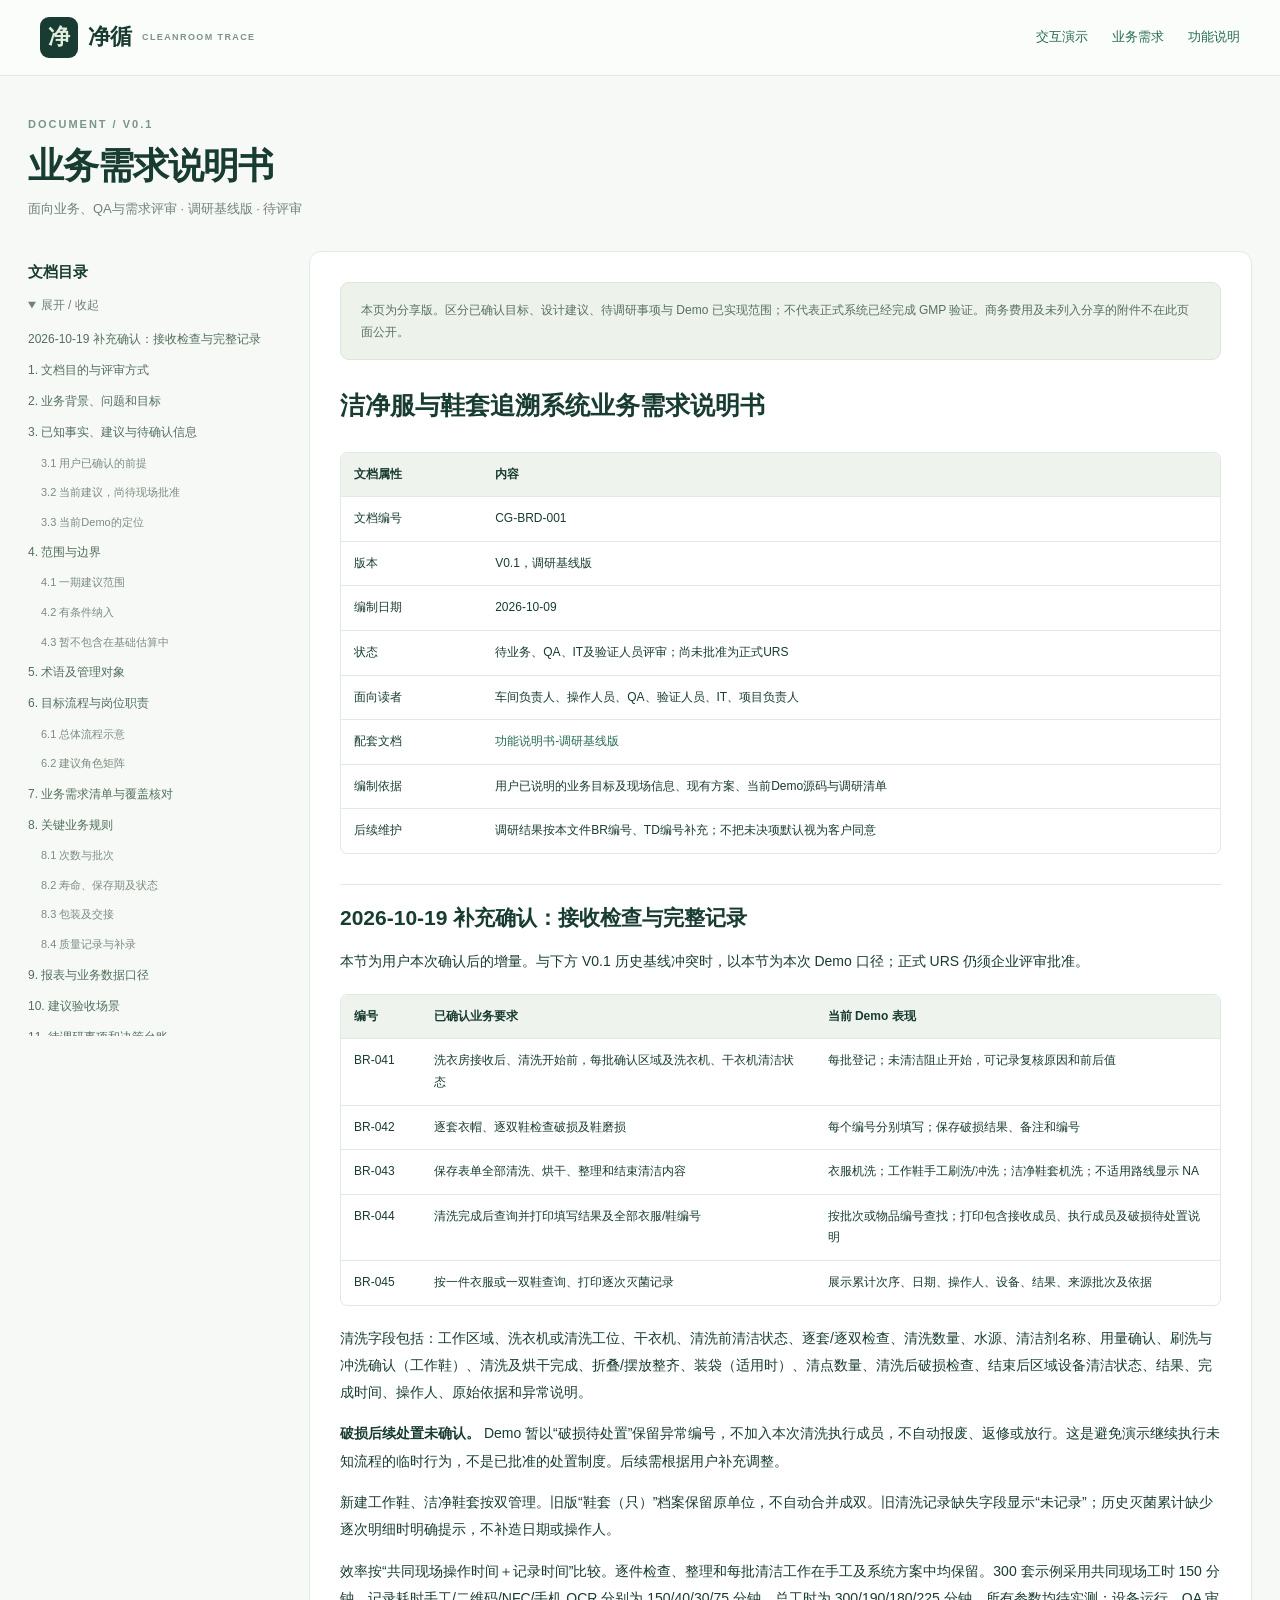
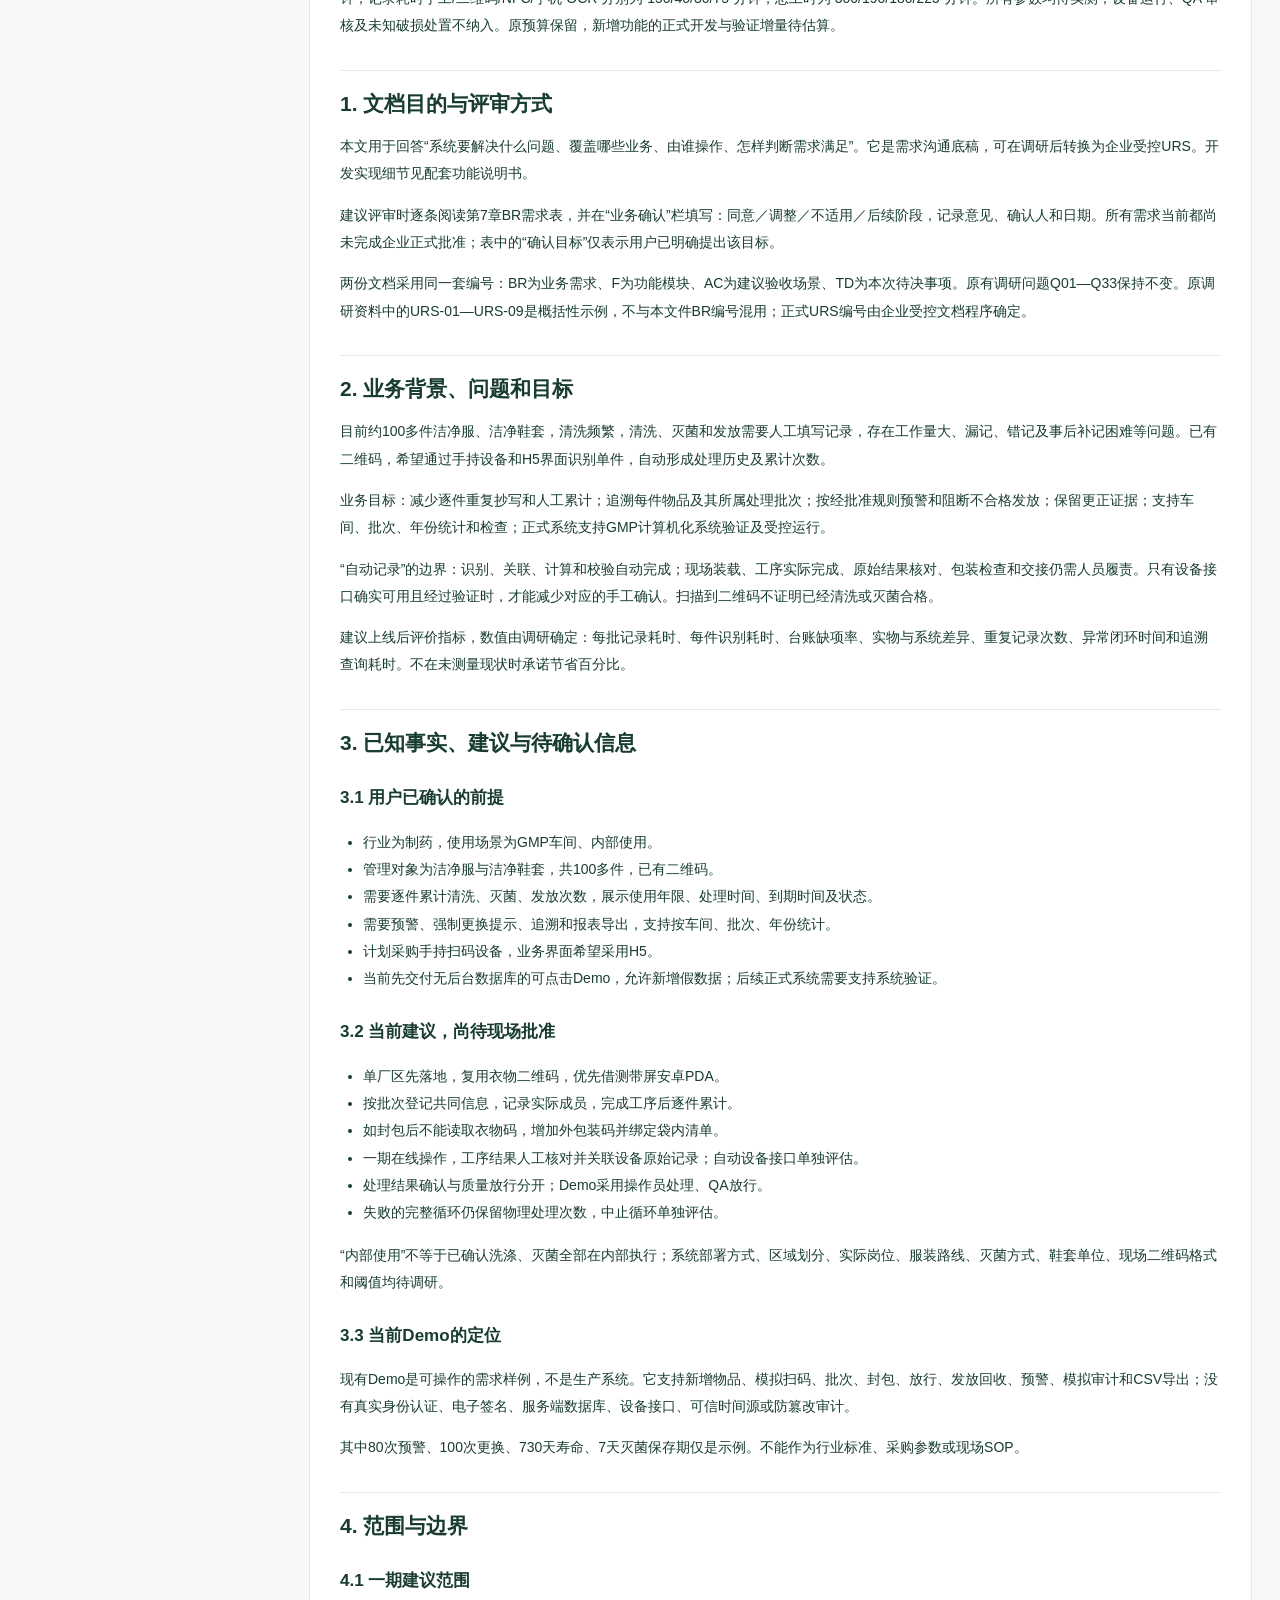
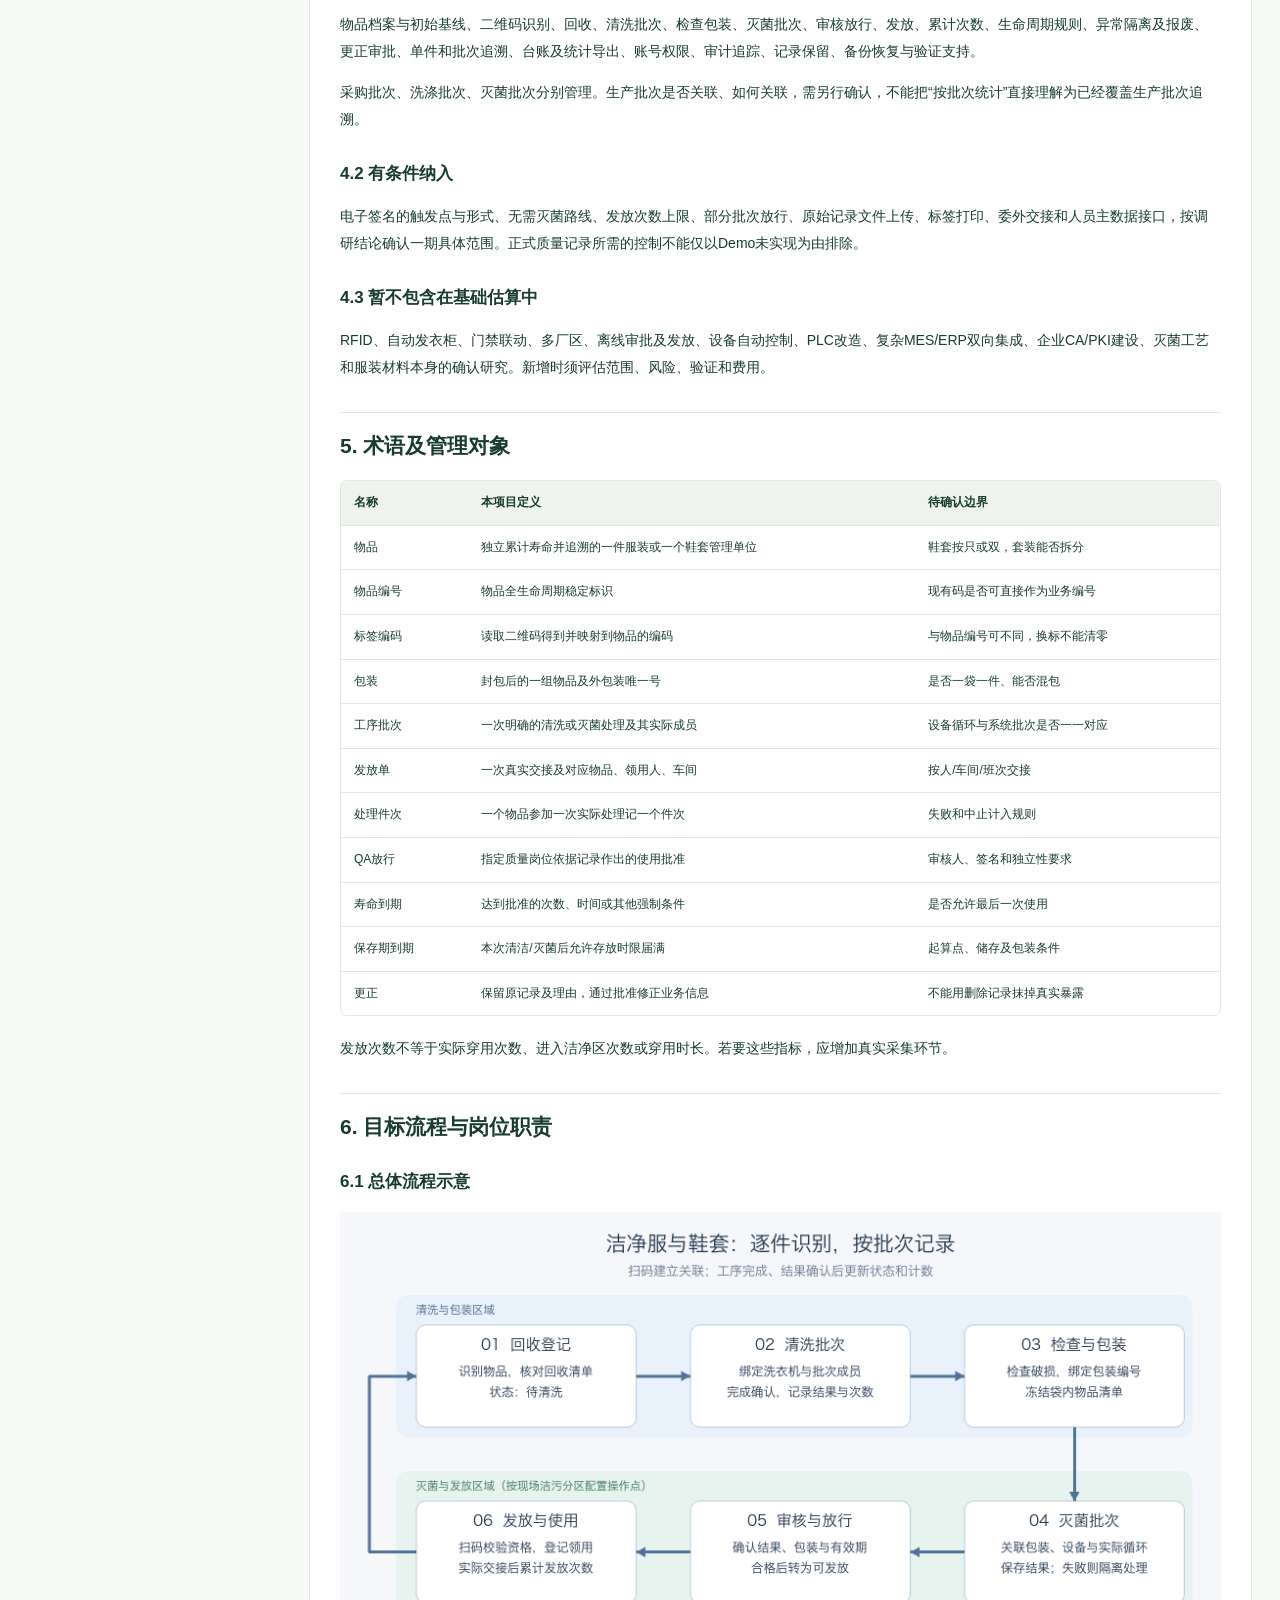
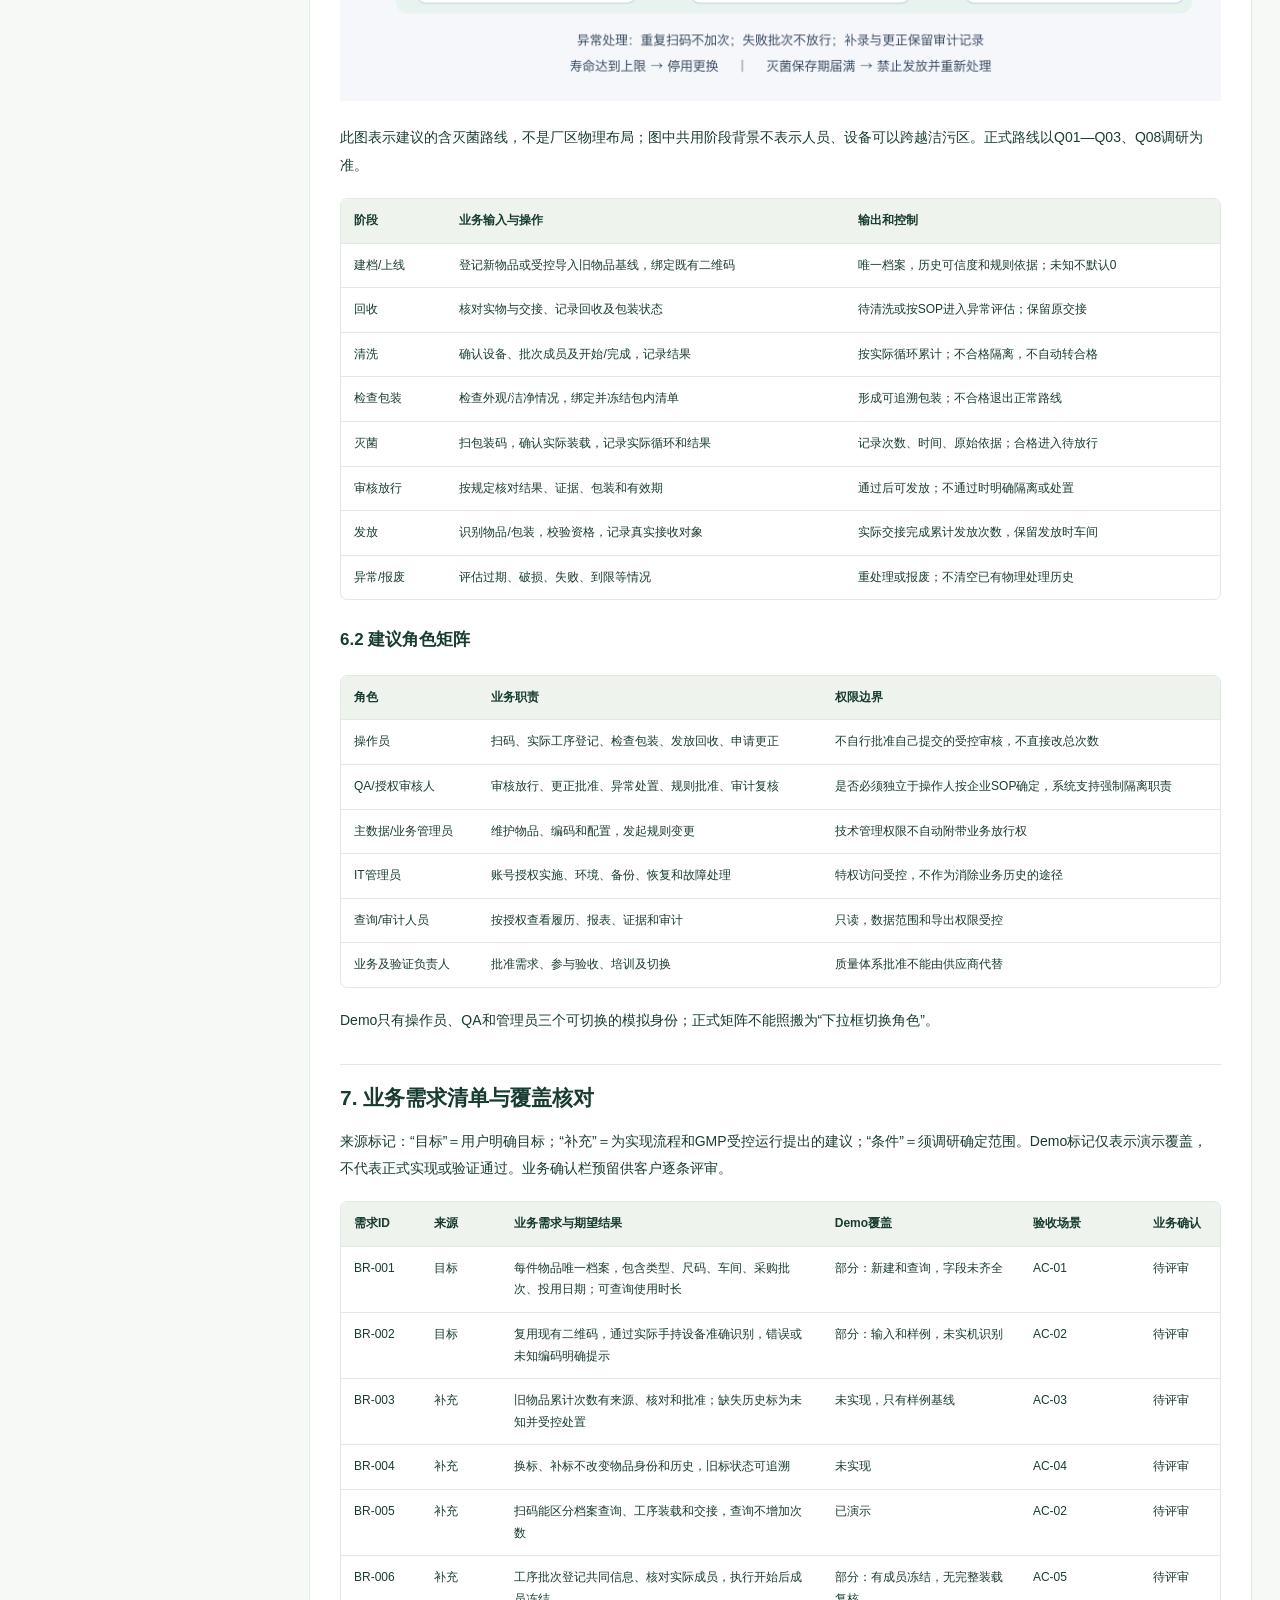
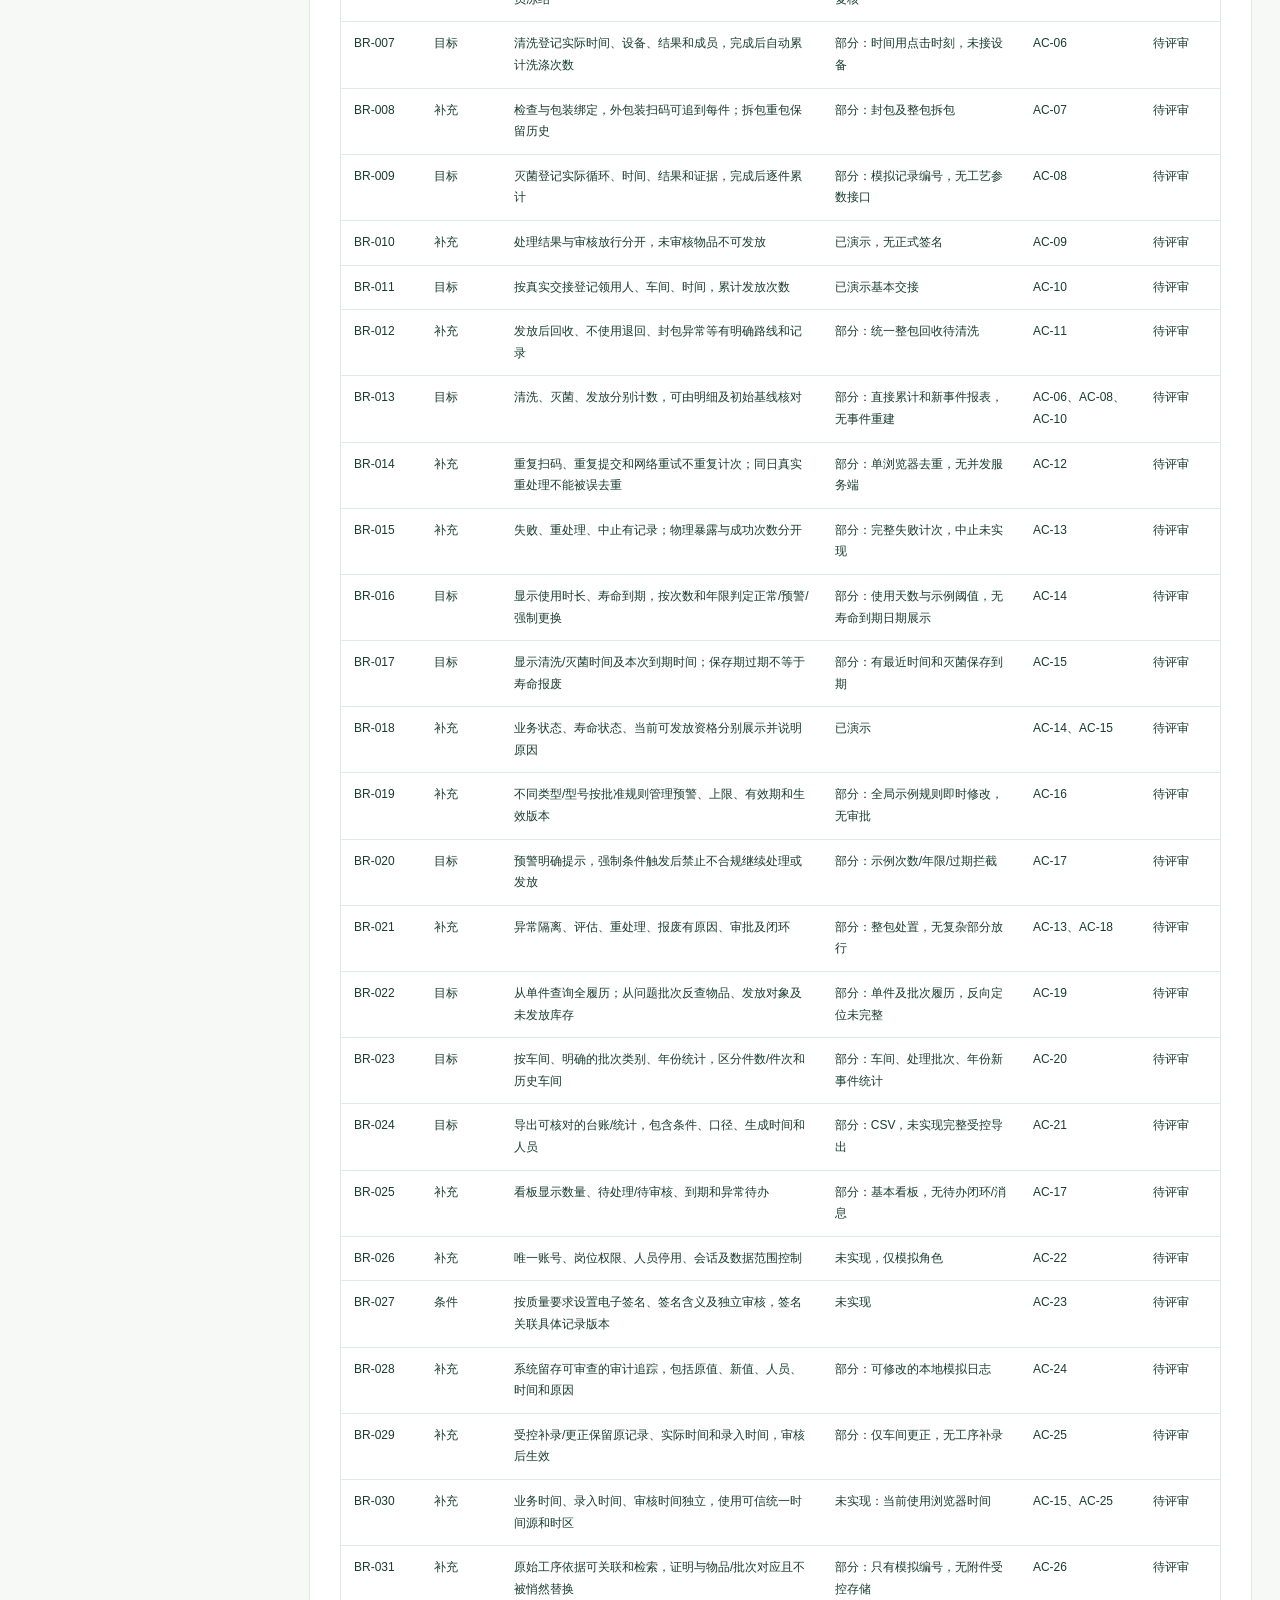
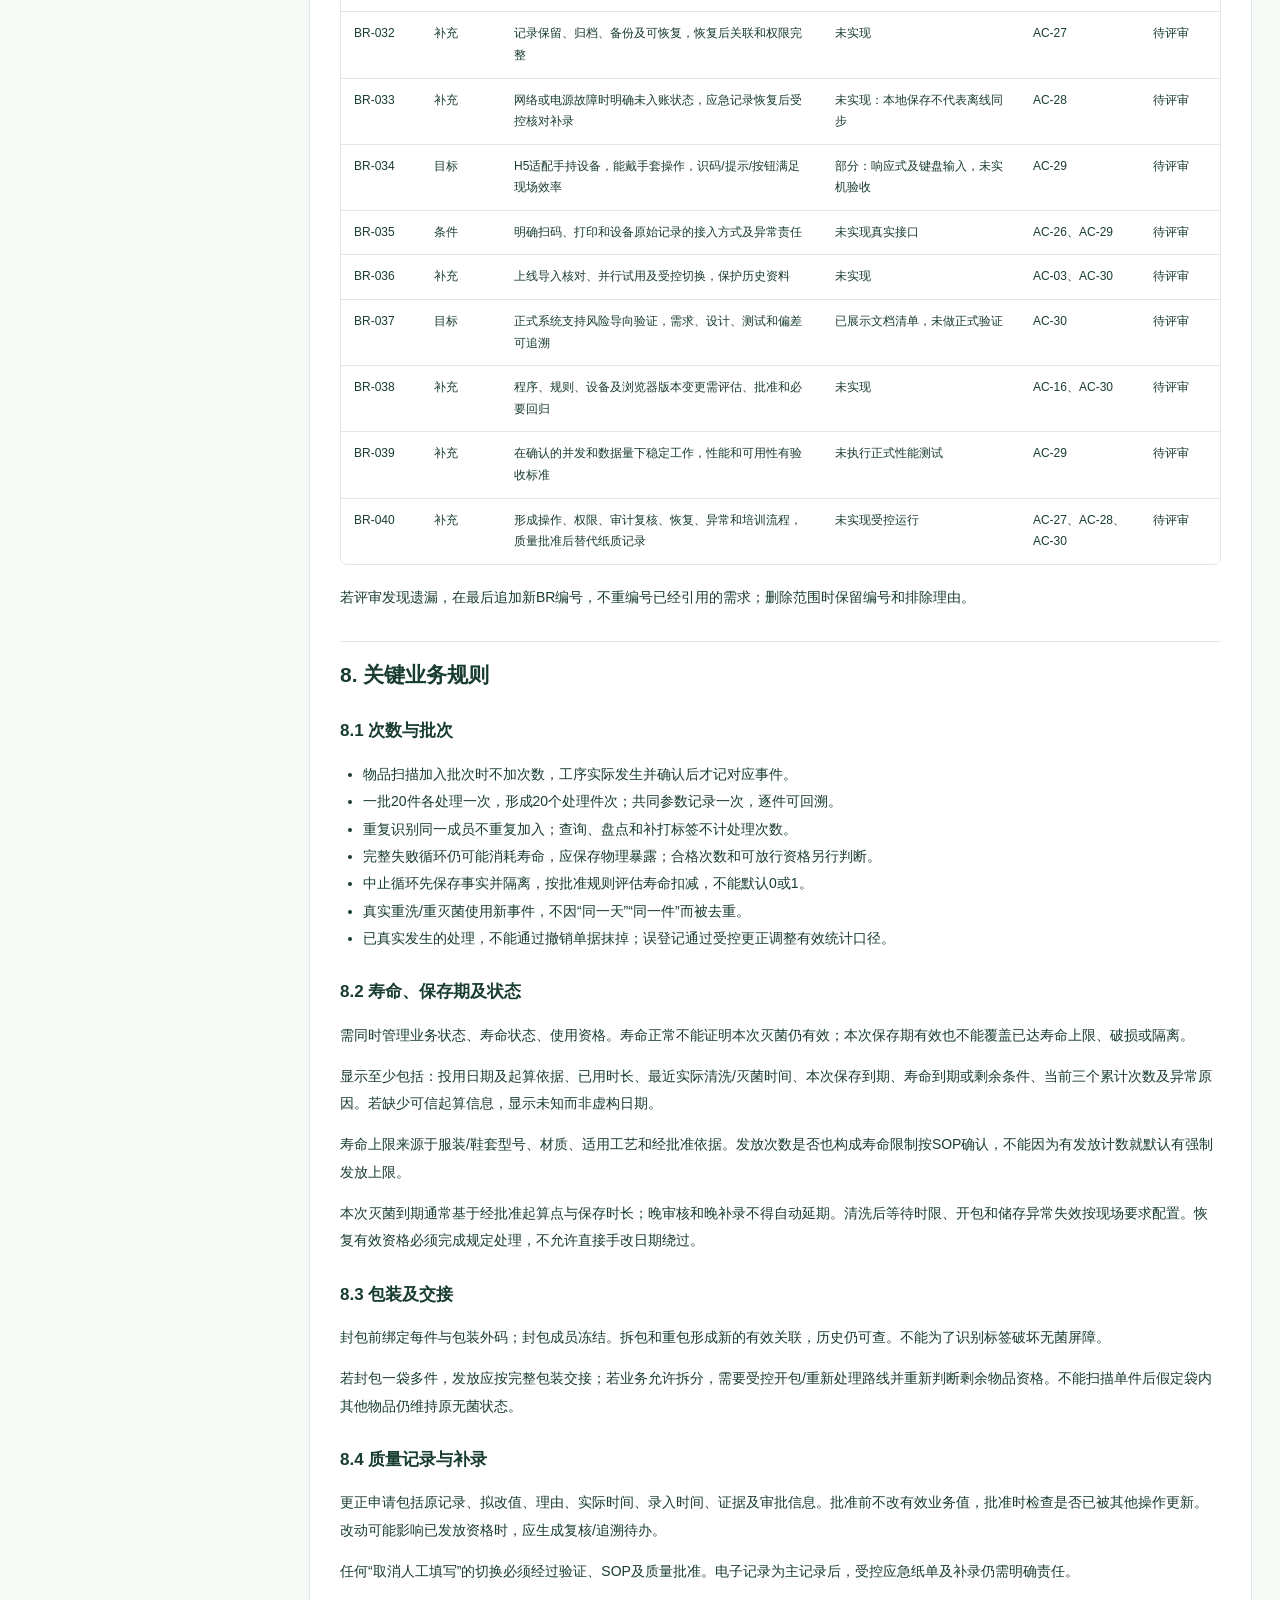
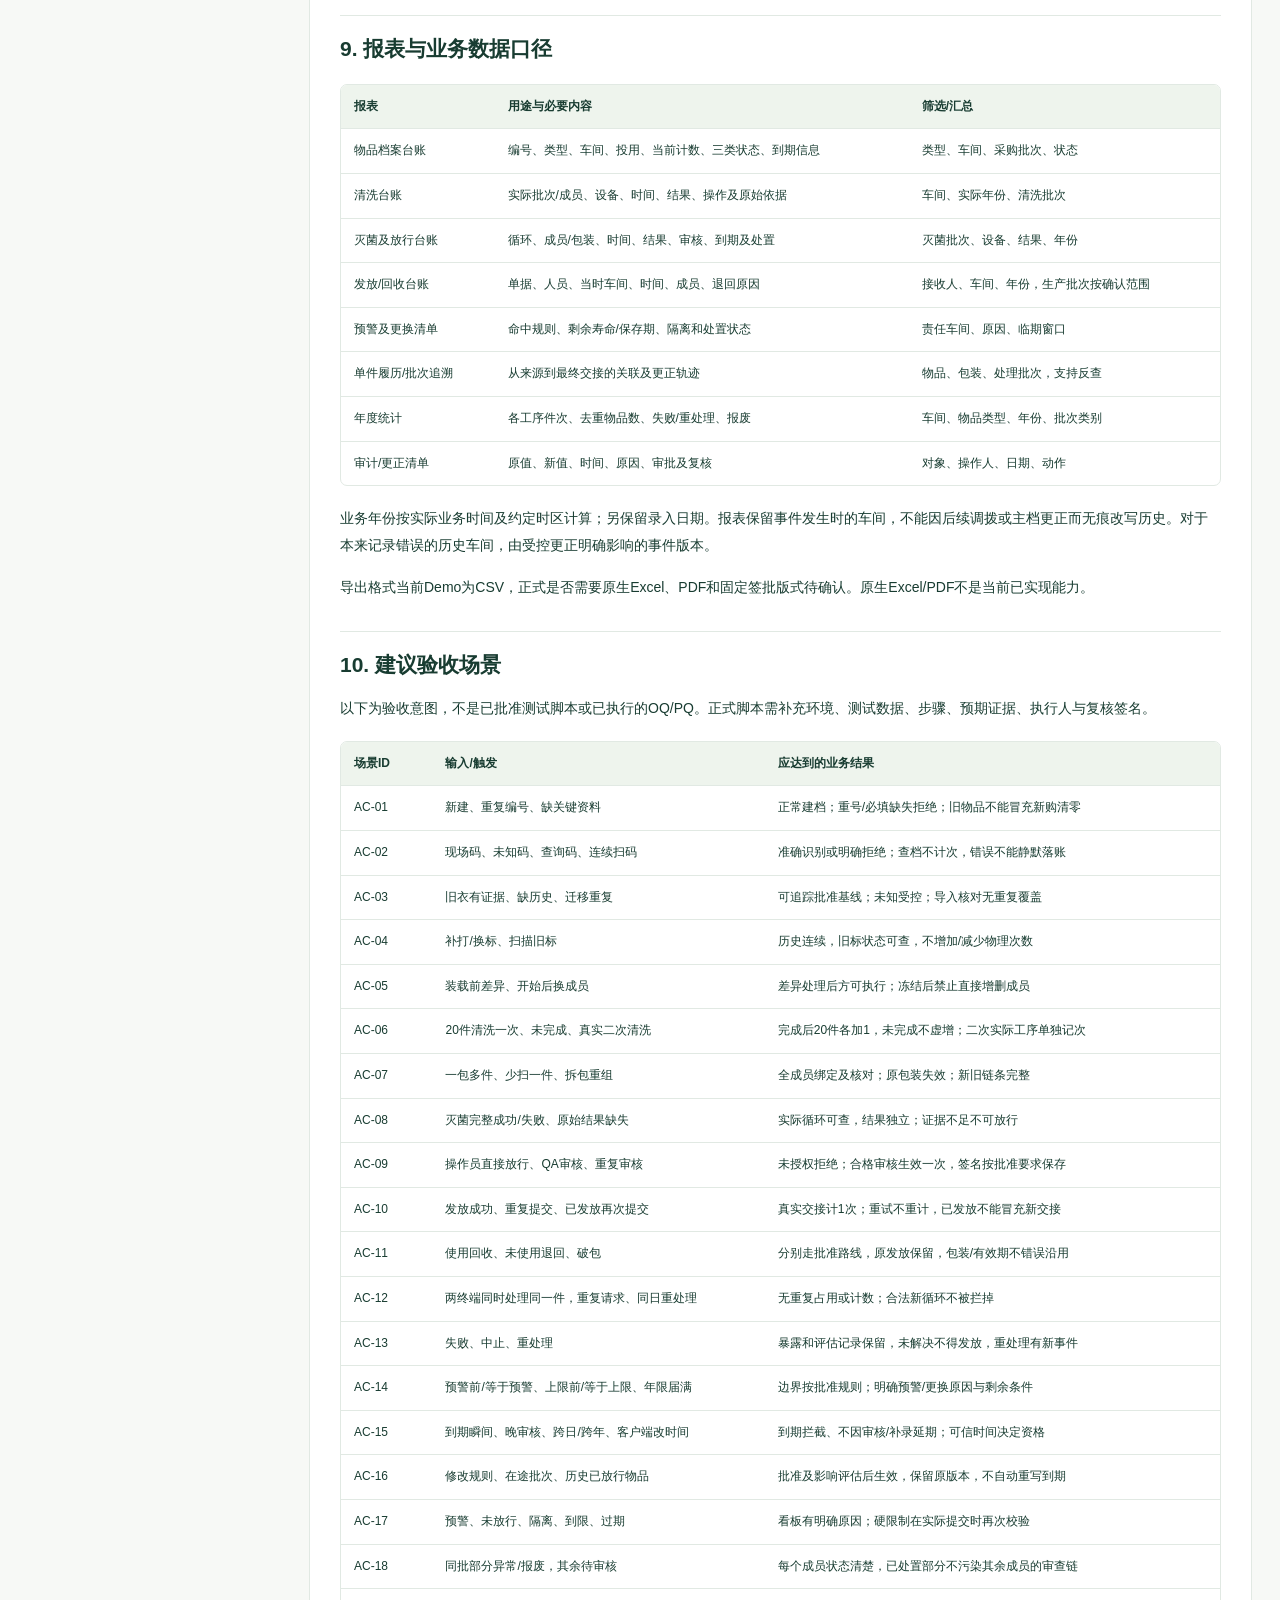
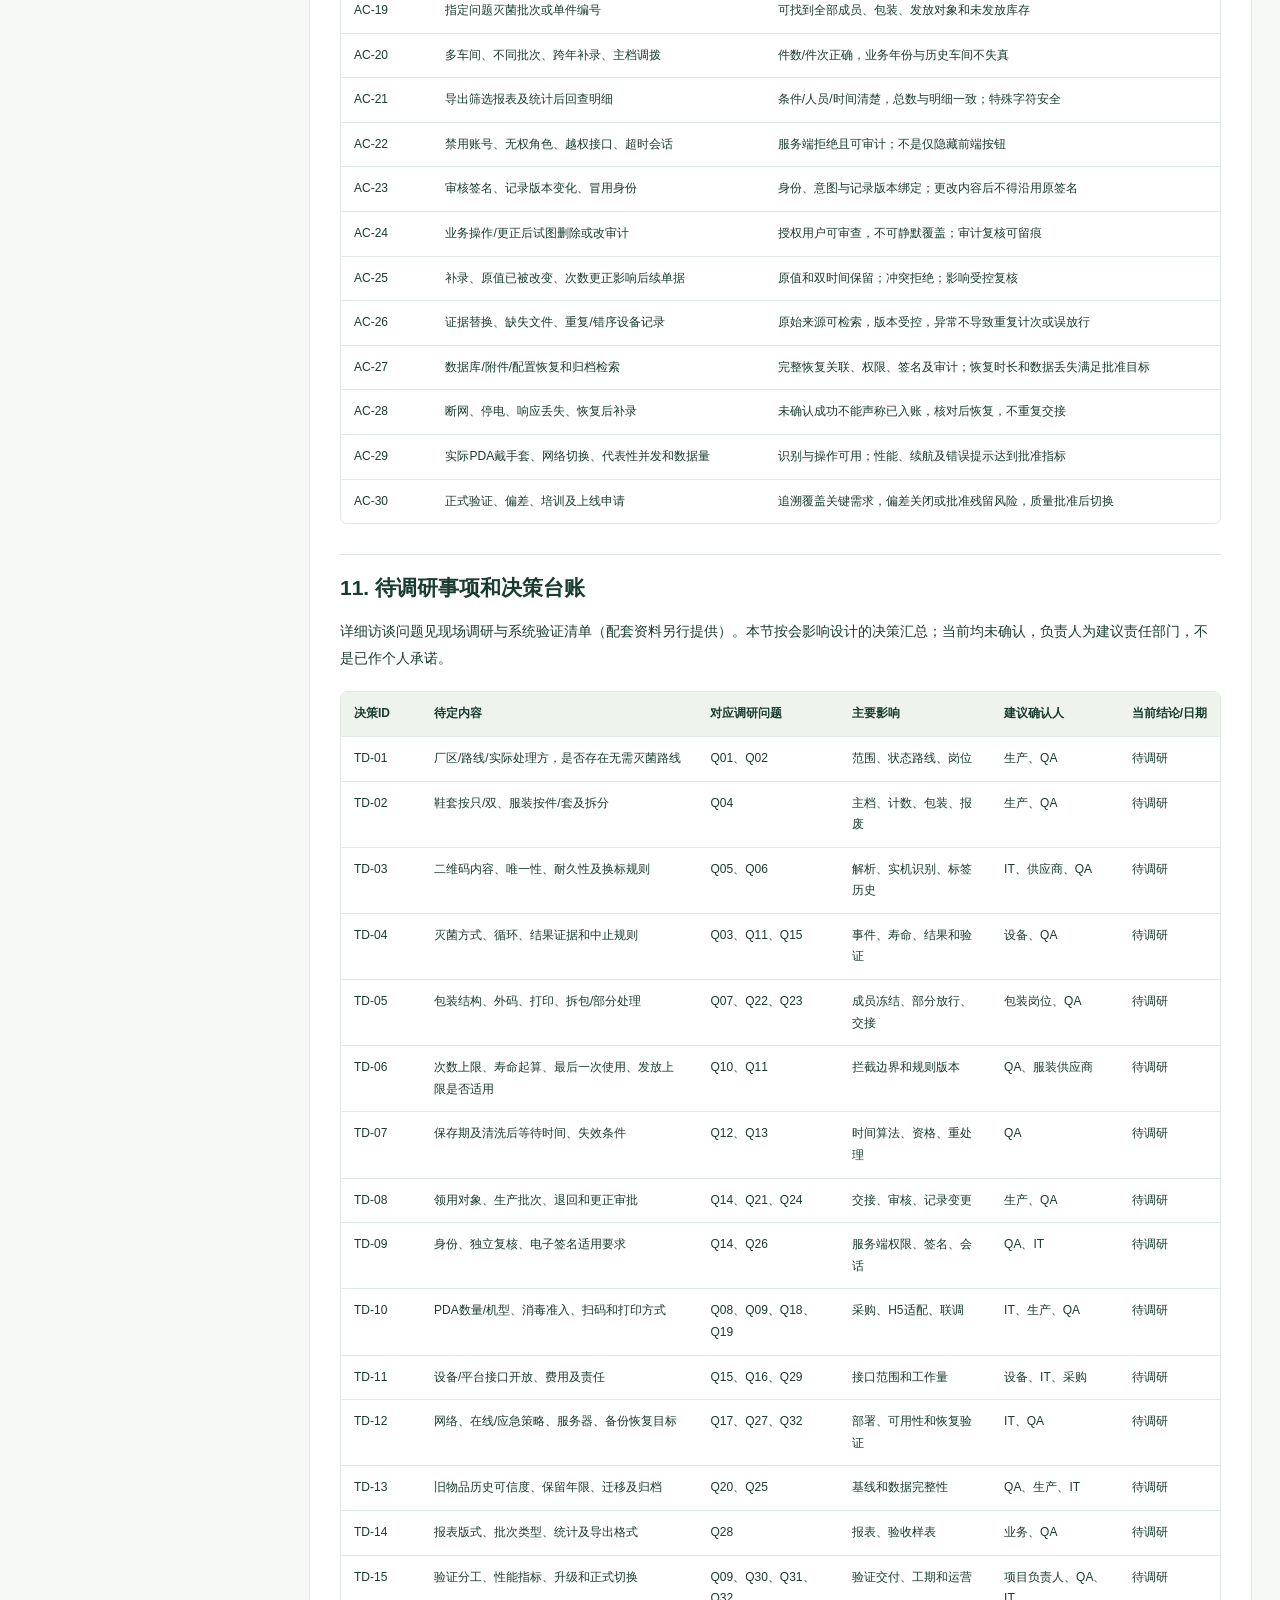
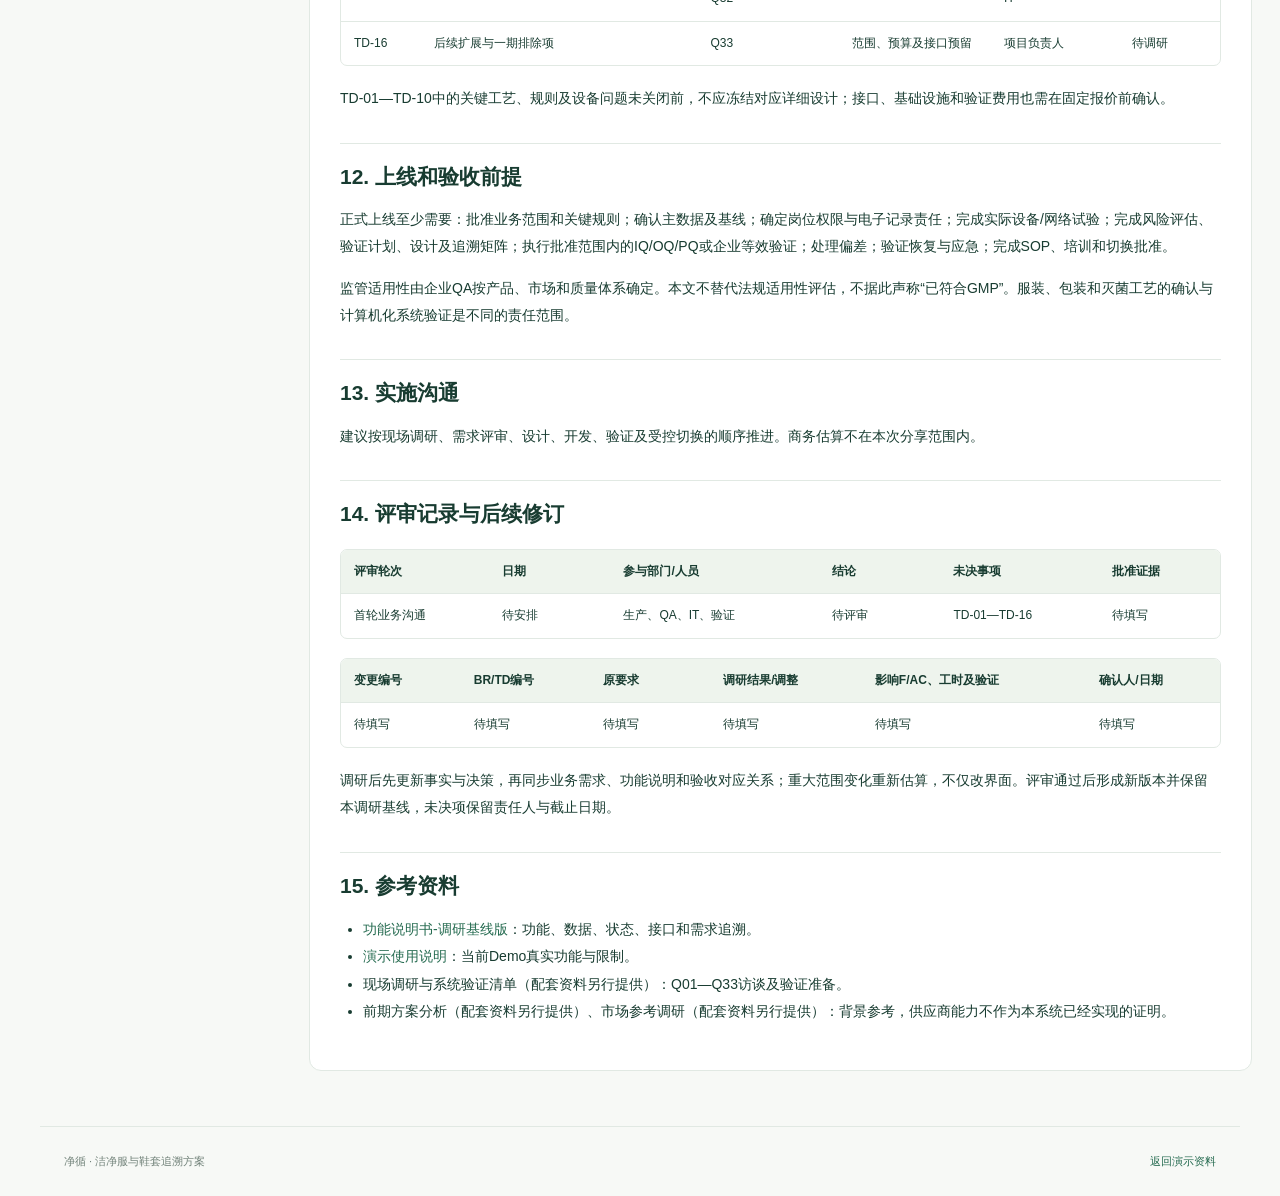
==== commit 41ed362f: "Add intake inspections and printable washing and sterilization records" ====
--- a/business.html
+++ b/business.html
@@ -1,4 +1,4 @@
-<!doctype html><html lang="zh-CN"><head><meta charset="utf-8"><meta name="viewport" content="width=device-width,initial-scale=1"><meta name="robots" content="noindex,nofollow"><meta name="referrer" content="no-referrer"><meta name="theme-color" content="#123d35"><title>业务需求说明书 · 净循</title><link rel="stylesheet" href="share.css"></head><body><header class="top"><a class="logo" href="index.html"><span>净</span>净循 <small>CLEANROOM TRACE</small></a><nav aria-label="站点导航"><a href="demo.html">交互演示</a><a href="business.html">业务需求</a><a href="functional.html">功能说明</a></nav></header><div class="doc-title"><div class="eyebrow">DOCUMENT / V0.1</div><h1>业务需求说明书</h1><p>面向业务、QA与需求评审 · 调研基线版 · 待评审</p></div><div class="doc-layout"><aside class="toc"><h2>文档目录</h2><details open><summary>展开 / 收起</summary><a class="level-2" href="#section-1">1. 文档目的与评审方式</a><a class="level-2" href="#section-2">2. 业务背景、问题和目标</a><a class="level-2" href="#section-3">3. 已知事实、建议与待确认信息</a><a class="level-3" href="#section-4">3.1 用户已确认的前提</a><a class="level-3" href="#section-5">3.2 当前建议，尚待现场批准</a><a class="level-3" href="#section-6">3.3 当前Demo的定位</a><a class="level-2" href="#section-7">4. 范围与边界</a><a class="level-3" href="#section-8">4.1 一期建议范围</a><a class="level-3" href="#section-9">4.2 有条件纳入</a><a class="level-3" href="#section-10">4.3 暂不包含在基础估算中</a><a class="level-2" href="#section-11">5. 术语及管理对象</a><a class="level-2" href="#section-12">6. 目标流程与岗位职责</a><a class="level-3" href="#section-13">6.1 总体流程示意</a><a class="level-3" href="#section-14">6.2 建议角色矩阵</a><a class="level-2" href="#section-15">7. 业务需求清单与覆盖核对</a><a class="level-2" href="#section-16">8. 关键业务规则</a><a class="level-3" href="#section-17">8.1 次数与批次</a><a class="level-3" href="#section-18">8.2 寿命、保存期及状态</a><a class="level-3" href="#section-19">8.3 包装及交接</a><a class="level-3" href="#section-20">8.4 质量记录与补录</a><a class="level-2" href="#section-21">9. 报表与业务数据口径</a><a class="level-2" href="#section-22">10. 建议验收场景</a><a class="level-2" href="#section-23">11. 待调研事项和决策台账</a><a class="level-2" href="#section-24">12. 上线和验收前提</a><a class="level-2" href="#section-25">13. 实施沟通</a><a class="level-2" href="#section-26">14. 评审记录与后续修订</a><a class="level-2" href="#section-27">15. 参考资料</a></details><a class="back-top" href="#top">↑ 回到顶部</a></aside><main id="top" class="document"><div class="notice">本页为分享版。区分已确认目标、设计建议、待调研事项与 Demo 已实现范围；不代表正式系统已经完成 GMP 验证。商务费用及未列入分享的附件不在此页面公开。</div><h1>洁净服与鞋套追溯系统业务需求说明书</h1>
+<!doctype html><html lang="zh-CN"><head><meta charset="utf-8"><meta name="viewport" content="width=device-width,initial-scale=1"><meta name="robots" content="noindex,nofollow"><meta name="referrer" content="no-referrer"><meta name="theme-color" content="#123d35"><title>业务需求说明书 · 净循</title><link rel="stylesheet" href="share.css"></head><body><header class="top"><a class="logo" href="index.html"><span>净</span>净循 <small>CLEANROOM TRACE</small></a><nav aria-label="站点导航"><a href="demo.html">交互演示</a><a href="business.html">业务需求</a><a href="functional.html">功能说明</a></nav></header><div class="doc-title"><div class="eyebrow">DOCUMENT / V0.1</div><h1>业务需求说明书</h1><p>面向业务、QA与需求评审 · 调研基线版 · 待评审</p></div><div class="doc-layout"><aside class="toc"><h2>文档目录</h2><details open><summary>展开 / 收起</summary><a class="level-2" href="#section-1">2026-10-19 补充确认：接收检查与完整记录</a><a class="level-2" href="#section-2">1. 文档目的与评审方式</a><a class="level-2" href="#section-3">2. 业务背景、问题和目标</a><a class="level-2" href="#section-4">3. 已知事实、建议与待确认信息</a><a class="level-3" href="#section-5">3.1 用户已确认的前提</a><a class="level-3" href="#section-6">3.2 当前建议，尚待现场批准</a><a class="level-3" href="#section-7">3.3 当前Demo的定位</a><a class="level-2" href="#section-8">4. 范围与边界</a><a class="level-3" href="#section-9">4.1 一期建议范围</a><a class="level-3" href="#section-10">4.2 有条件纳入</a><a class="level-3" href="#section-11">4.3 暂不包含在基础估算中</a><a class="level-2" href="#section-12">5. 术语及管理对象</a><a class="level-2" href="#section-13">6. 目标流程与岗位职责</a><a class="level-3" href="#section-14">6.1 总体流程示意</a><a class="level-3" href="#section-15">6.2 建议角色矩阵</a><a class="level-2" href="#section-16">7. 业务需求清单与覆盖核对</a><a class="level-2" href="#section-17">8. 关键业务规则</a><a class="level-3" href="#section-18">8.1 次数与批次</a><a class="level-3" href="#section-19">8.2 寿命、保存期及状态</a><a class="level-3" href="#section-20">8.3 包装及交接</a><a class="level-3" href="#section-21">8.4 质量记录与补录</a><a class="level-2" href="#section-22">9. 报表与业务数据口径</a><a class="level-2" href="#section-23">10. 建议验收场景</a><a class="level-2" href="#section-24">11. 待调研事项和决策台账</a><a class="level-2" href="#section-25">12. 上线和验收前提</a><a class="level-2" href="#section-26">13. 实施沟通</a><a class="level-2" href="#section-27">14. 评审记录与后续修订</a><a class="level-2" href="#section-28">15. 参考资料</a></details><a class="back-top" href="#top">↑ 回到顶部</a></aside><main id="top" class="document"><div class="notice">本页为分享版。区分已确认目标、设计建议、待调研事项与 Demo 已实现范围；不代表正式系统已经完成 GMP 验证。商务费用及未列入分享的附件不在此页面公开。</div><h1>洁净服与鞋套追溯系统业务需求说明书</h1>
 <div class="table-scroll"><table>
 <thead>
 <tr>
@@ -39,17 +39,57 @@
 <td>调研结果按本文件BR编号、TD编号补充；不把未决项默认视为客户同意</td>
 </tr>
 </tbody></table></div>
-<h2 id="section-1">1. 文档目的与评审方式</h2>
+<h2 id="section-1">2026-10-19 补充确认：接收检查与完整记录</h2>
+<p>本节为用户本次确认后的增量。与下方 V0.1 历史基线冲突时，以本节为本次 Demo 口径；正式 URS 仍须企业评审批准。</p>
+<div class="table-scroll"><table>
+<thead>
+<tr>
+<th>编号</th>
+<th>已确认业务要求</th>
+<th>当前 Demo 表现</th>
+</tr>
+</thead>
+<tbody><tr>
+<td>BR-041</td>
+<td>洗衣房接收后、清洗开始前，每批确认区域及洗衣机、干衣机清洁状态</td>
+<td>每批登记；未清洁阻止开始，可记录复核原因和前后值</td>
+</tr>
+<tr>
+<td>BR-042</td>
+<td>逐套衣帽、逐双鞋检查破损及鞋磨损</td>
+<td>每个编号分别填写；保存破损结果、备注和编号</td>
+</tr>
+<tr>
+<td>BR-043</td>
+<td>保存表单全部清洗、烘干、整理和结束清洁内容</td>
+<td>衣服机洗；工作鞋手工刷洗/冲洗；洁净鞋套机洗；不适用路线显示 NA</td>
+</tr>
+<tr>
+<td>BR-044</td>
+<td>清洗完成后查询并打印填写结果及全部衣服/鞋编号</td>
+<td>按批次或物品编号查找；打印包含接收成员、执行成员及破损待处置说明</td>
+</tr>
+<tr>
+<td>BR-045</td>
+<td>按一件衣服或一双鞋查询、打印逐次灭菌记录</td>
+<td>展示累计次序、日期、操作人、设备、结果、来源批次及依据</td>
+</tr>
+</tbody></table></div>
+<p>清洗字段包括：工作区域、洗衣机或清洗工位、干衣机、清洗前清洁状态、逐套/逐双检查、清洗数量、水源、清洁剂名称、用量确认、刷洗与冲洗确认（工作鞋）、清洗及烘干完成、折叠/摆放整齐、装袋（适用时）、清点数量、清洗后破损检查、结束后区域设备清洁状态、结果、完成时间、操作人、原始依据和异常说明。</p>
+<p><strong>破损后续处置未确认。</strong> Demo 暂以“破损待处置”保留异常编号，不加入本次清洗执行成员，不自动报废、返修或放行。这是避免演示继续执行未知流程的临时行为，不是已批准的处置制度。后续需根据用户补充调整。</p>
+<p>新建工作鞋、洁净鞋套按双管理。旧版“鞋套（只）”档案保留原单位，不自动合并成双。旧清洗记录缺失字段显示“未记录”；历史灭菌累计缺少逐次明细时明确提示，不补造日期或操作人。</p>
+<p>效率按“共同现场操作时间＋记录时间”比较。逐件检查、整理和每批清洁工作在手工及系统方案中均保留。300 套示例采用共同现场工时 150 分钟，记录耗时手工/二维码/NFC/手机 OCR 分别为 150/40/30/75 分钟，总工时为 300/190/180/225 分钟。所有参数均待实测；设备运行、QA 审核及未知破损处置不纳入。原预算保留，新增功能的正式开发与验证增量待估算。</p>
+<h2 id="section-2">1. 文档目的与评审方式</h2>
 <p>本文用于回答“系统要解决什么问题、覆盖哪些业务、由谁操作、怎样判断需求满足”。它是需求沟通底稿，可在调研后转换为企业受控URS。开发实现细节见配套功能说明书。</p>
 <p>建议评审时逐条阅读第7章BR需求表，并在“业务确认”栏填写：同意／调整／不适用／后续阶段，记录意见、确认人和日期。所有需求当前都尚未完成企业正式批准；表中的“确认目标”仅表示用户已明确提出该目标。</p>
 <p>两份文档采用同一套编号：BR为业务需求、F为功能模块、AC为建议验收场景、TD为本次待决事项。原有调研问题Q01—Q33保持不变。原调研资料中的URS-01—URS-09是概括性示例，不与本文件BR编号混用；正式URS编号由企业受控文档程序确定。</p>
-<h2 id="section-2">2. 业务背景、问题和目标</h2>
+<h2 id="section-3">2. 业务背景、问题和目标</h2>
 <p>目前约100多件洁净服、洁净鞋套，清洗频繁，清洗、灭菌和发放需要人工填写记录，存在工作量大、漏记、错记及事后补记困难等问题。已有二维码，希望通过手持设备和H5界面识别单件，自动形成处理历史及累计次数。</p>
 <p>业务目标：减少逐件重复抄写和人工累计；追溯每件物品及其所属处理批次；按经批准规则预警和阻断不合格发放；保留更正证据；支持车间、批次、年份统计和检查；正式系统支持GMP计算机化系统验证及受控运行。</p>
 <p>“自动记录”的边界：识别、关联、计算和校验自动完成；现场装载、工序实际完成、原始结果核对、包装检查和交接仍需人员履责。只有设备接口确实可用且经过验证时，才能减少对应的手工确认。扫描到二维码不证明已经清洗或灭菌合格。</p>
 <p>建议上线后评价指标，数值由调研确定：每批记录耗时、每件识别耗时、台账缺项率、实物与系统差异、重复记录次数、异常闭环时间和追溯查询耗时。不在未测量现状时承诺节省百分比。</p>
-<h2 id="section-3">3. 已知事实、建议与待确认信息</h2>
-<h3 id="section-4">3.1 用户已确认的前提</h3>
+<h2 id="section-4">3. 已知事实、建议与待确认信息</h2>
+<h3 id="section-5">3.1 用户已确认的前提</h3>
 <ul>
 <li>行业为制药，使用场景为GMP车间、内部使用。</li>
 <li>管理对象为洁净服与洁净鞋套，共100多件，已有二维码。</li>
@@ -58,7 +98,7 @@
 <li>计划采购手持扫码设备，业务界面希望采用H5。</li>
 <li>当前先交付无后台数据库的可点击Demo，允许新增假数据；后续正式系统需要支持系统验证。</li>
 </ul>
-<h3 id="section-5">3.2 当前建议，尚待现场批准</h3>
+<h3 id="section-6">3.2 当前建议，尚待现场批准</h3>
 <ul>
 <li>单厂区先落地，复用衣物二维码，优先借测带屏安卓PDA。</li>
 <li>按批次登记共同信息，记录实际成员，完成工序后逐件累计。</li>
@@ -68,18 +108,18 @@
 <li>失败的完整循环仍保留物理处理次数，中止循环单独评估。</li>
 </ul>
 <p>“内部使用”不等于已确认洗涤、灭菌全部在内部执行；系统部署方式、区域划分、实际岗位、服装路线、灭菌方式、鞋套单位、现场二维码格式和阈值均待调研。</p>
-<h3 id="section-6">3.3 当前Demo的定位</h3>
+<h3 id="section-7">3.3 当前Demo的定位</h3>
 <p>现有Demo是可操作的需求样例，不是生产系统。它支持新增物品、模拟扫码、批次、封包、放行、发放回收、预警、模拟审计和CSV导出；没有真实身份认证、电子签名、服务端数据库、设备接口、可信时间源或防篡改审计。</p>
 <p>其中80次预警、100次更换、730天寿命、7天灭菌保存期仅是示例。不能作为行业标准、采购参数或现场SOP。</p>
-<h2 id="section-7">4. 范围与边界</h2>
-<h3 id="section-8">4.1 一期建议范围</h3>
+<h2 id="section-8">4. 范围与边界</h2>
+<h3 id="section-9">4.1 一期建议范围</h3>
 <p>物品档案与初始基线、二维码识别、回收、清洗批次、检查包装、灭菌批次、审核放行、发放、累计次数、生命周期规则、异常隔离及报废、更正审批、单件和批次追溯、台账及统计导出、账号权限、审计追踪、记录保留、备份恢复与验证支持。</p>
 <p>采购批次、洗涤批次、灭菌批次分别管理。生产批次是否关联、如何关联，需另行确认，不能把“按批次统计”直接理解为已经覆盖生产批次追溯。</p>
-<h3 id="section-9">4.2 有条件纳入</h3>
+<h3 id="section-10">4.2 有条件纳入</h3>
 <p>电子签名的触发点与形式、无需灭菌路线、发放次数上限、部分批次放行、原始记录文件上传、标签打印、委外交接和人员主数据接口，按调研结论确认一期具体范围。正式质量记录所需的控制不能仅以Demo未实现为由排除。</p>
-<h3 id="section-10">4.3 暂不包含在基础估算中</h3>
+<h3 id="section-11">4.3 暂不包含在基础估算中</h3>
 <p>RFID、自动发衣柜、门禁联动、多厂区、离线审批及发放、设备自动控制、PLC改造、复杂MES/ERP双向集成、企业CA/PKI建设、灭菌工艺和服装材料本身的确认研究。新增时须评估范围、风险、验证和费用。</p>
-<h2 id="section-11">5. 术语及管理对象</h2>
+<h2 id="section-12">5. 术语及管理对象</h2>
 <div class="table-scroll"><table>
 <thead>
 <tr>
@@ -145,8 +185,8 @@
 </tr>
 </tbody></table></div>
 <p>发放次数不等于实际穿用次数、进入洁净区次数或穿用时长。若要这些指标，应增加真实采集环节。</p>
-<h2 id="section-12">6. 目标流程与岗位职责</h2>
-<h3 id="section-13">6.1 总体流程示意</h3>
+<h2 id="section-13">6. 目标流程与岗位职责</h2>
+<h3 id="section-14">6.1 总体流程示意</h3>
 <p><img src="lifecycle.png" alt="流程01-洁净服与鞋套生命周期管理"></p>
 <p>此图表示建议的含灭菌路线，不是厂区物理布局；图中共用阶段背景不表示人员、设备可以跨越洁污区。正式路线以Q01—Q03、Q08调研为准。</p>
 <div class="table-scroll"><table>
@@ -198,7 +238,7 @@
 <td>重处理或报废；不清空已有物理处理历史</td>
 </tr>
 </tbody></table></div>
-<h3 id="section-14">6.2 建议角色矩阵</h3>
+<h3 id="section-15">6.2 建议角色矩阵</h3>
 <div class="table-scroll"><table>
 <thead>
 <tr>
@@ -239,7 +279,7 @@
 </tr>
 </tbody></table></div>
 <p>Demo只有操作员、QA和管理员三个可切换的模拟身份；正式矩阵不能照搬为“下拉框切换角色”。</p>
-<h2 id="section-15">7. 业务需求清单与覆盖核对</h2>
+<h2 id="section-16">7. 业务需求清单与覆盖核对</h2>
 <p>来源标记：“目标”＝用户明确目标；“补充”＝为实现流程和GMP受控运行提出的建议；“条件”＝须调研确定范围。Demo标记仅表示演示覆盖，不代表正式实现或验证通过。业务确认栏预留供客户逐条评审。</p>
 <div class="table-scroll"><table>
 <thead>
@@ -574,8 +614,8 @@
 </tr>
 </tbody></table></div>
 <p>若评审发现遗漏，在最后追加新BR编号，不重编号已经引用的需求；删除范围时保留编号和排除理由。</p>
-<h2 id="section-16">8. 关键业务规则</h2>
-<h3 id="section-17">8.1 次数与批次</h3>
+<h2 id="section-17">8. 关键业务规则</h2>
+<h3 id="section-18">8.1 次数与批次</h3>
 <ul>
 <li>物品扫描加入批次时不加次数，工序实际发生并确认后才记对应事件。</li>
 <li>一批20件各处理一次，形成20个处理件次；共同参数记录一次，逐件可回溯。</li>
@@ -585,18 +625,18 @@
 <li>真实重洗/重灭菌使用新事件，不因“同一天”“同一件”而被去重。</li>
 <li>已真实发生的处理，不能通过撤销单据抹掉；误登记通过受控更正调整有效统计口径。</li>
 </ul>
-<h3 id="section-18">8.2 寿命、保存期及状态</h3>
+<h3 id="section-19">8.2 寿命、保存期及状态</h3>
 <p>需同时管理业务状态、寿命状态、使用资格。寿命正常不能证明本次灭菌仍有效；本次保存期有效也不能覆盖已达寿命上限、破损或隔离。</p>
 <p>显示至少包括：投用日期及起算依据、已用时长、最近实际清洗/灭菌时间、本次保存到期、寿命到期或剩余条件、当前三个累计次数及异常原因。若缺少可信起算信息，显示未知而非虚构日期。</p>
 <p>寿命上限来源于服装/鞋套型号、材质、适用工艺和经批准依据。发放次数是否也构成寿命限制按SOP确认，不能因为有发放计数就默认有强制发放上限。</p>
 <p>本次灭菌到期通常基于经批准起算点与保存时长；晚审核和晚补录不得自动延期。清洗后等待时限、开包和储存异常失效按现场要求配置。恢复有效资格必须完成规定处理，不允许直接手改日期绕过。</p>
-<h3 id="section-19">8.3 包装及交接</h3>
+<h3 id="section-20">8.3 包装及交接</h3>
 <p>封包前绑定每件与包装外码；封包成员冻结。拆包和重包形成新的有效关联，历史仍可查。不能为了识别标签破坏无菌屏障。</p>
 <p>若封包一袋多件，发放应按完整包装交接；若业务允许拆分，需要受控开包/重新处理路线并重新判断剩余物品资格。不能扫描单件后假定袋内其他物品仍维持原无菌状态。</p>
-<h3 id="section-20">8.4 质量记录与补录</h3>
+<h3 id="section-21">8.4 质量记录与补录</h3>
 <p>更正申请包括原记录、拟改值、理由、实际时间、录入时间、证据及审批信息。批准前不改有效业务值，批准时检查是否已被其他操作更新。改动可能影响已发放资格时，应生成复核/追溯待办。</p>
 <p>任何“取消人工填写”的切换必须经过验证、SOP及质量批准。电子记录为主记录后，受控应急纸单及补录仍需明确责任。</p>
-<h2 id="section-21">9. 报表与业务数据口径</h2>
+<h2 id="section-22">9. 报表与业务数据口径</h2>
 <div class="table-scroll"><table>
 <thead>
 <tr>
@@ -648,7 +688,7 @@
 </tbody></table></div>
 <p>业务年份按实际业务时间及约定时区计算；另保留录入日期。报表保留事件发生时的车间，不能因后续调拨或主档更正而无痕改写历史。对于本来记录错误的历史车间，由受控更正明确影响的事件版本。</p>
 <p>导出格式当前Demo为CSV，正式是否需要原生Excel、PDF和固定签批版式待确认。原生Excel/PDF不是当前已实现能力。</p>
-<h2 id="section-22">10. 建议验收场景</h2>
+<h2 id="section-23">10. 建议验收场景</h2>
 <p>以下为验收意图，不是已批准测试脚本或已执行的OQ/PQ。正式脚本需补充环境、测试数据、步骤、预期证据、执行人与复核签名。</p>
 <div class="table-scroll"><table>
 <thead>
@@ -809,7 +849,7 @@
 <td>追溯覆盖关键需求，偏差关闭或批准残留风险，质量批准后切换</td>
 </tr>
 </tbody></table></div>
-<h2 id="section-23">11. 待调研事项和决策台账</h2>
+<h2 id="section-24">11. 待调研事项和决策台账</h2>
 <p>详细访谈问题见现场调研与系统验证清单（配套资料另行提供）。本节按会影响设计的决策汇总；当前均未确认，负责人为建议责任部门，不是已作个人承诺。</p>
 <div class="table-scroll"><table>
 <thead>
@@ -952,12 +992,12 @@
 </tr>
 </tbody></table></div>
 <p>TD-01—TD-10中的关键工艺、规则及设备问题未关闭前，不应冻结对应详细设计；接口、基础设施和验证费用也需在固定报价前确认。</p>
-<h2 id="section-24">12. 上线和验收前提</h2>
+<h2 id="section-25">12. 上线和验收前提</h2>
 <p>正式上线至少需要：批准业务范围和关键规则；确认主数据及基线；确定岗位权限与电子记录责任；完成实际设备/网络试验；完成风险评估、验证计划、设计及追溯矩阵；执行批准范围内的IQ/OQ/PQ或企业等效验证；处理偏差；验证恢复与应急；完成SOP、培训和切换批准。</p>
 <p>监管适用性由企业QA按产品、市场和质量体系确定。本文不替代法规适用性评估，不据此声称“已符合GMP”。服装、包装和灭菌工艺的确认与计算机化系统验证是不同的责任范围。</p>
-<h2 id="section-25">13. 实施沟通</h2>
+<h2 id="section-26">13. 实施沟通</h2>
 <p>建议按现场调研、需求评审、设计、开发、验证及受控切换的顺序推进。商务估算不在本次分享范围内。</p>
-<h2 id="section-26">14. 评审记录与后续修订</h2>
+<h2 id="section-27">14. 评审记录与后续修订</h2>
 <div class="table-scroll"><table>
 <thead>
 <tr>
@@ -999,7 +1039,7 @@
 </tr>
 </tbody></table></div>
 <p>调研后先更新事实与决策，再同步业务需求、功能说明和验收对应关系；重大范围变化重新估算，不仅改界面。评审通过后形成新版本并保留本调研基线，未决项保留责任人与截止日期。</p>
-<h2 id="section-27">15. 参考资料</h2>
+<h2 id="section-28">15. 参考资料</h2>
 <ul>
 <li><a href="functional.html">功能说明书-调研基线版</a>：功能、数据、状态、接口和需求追溯。</li>
 <li><a href="index.html#guide">演示使用说明</a>：当前Demo真实功能与限制。</li>
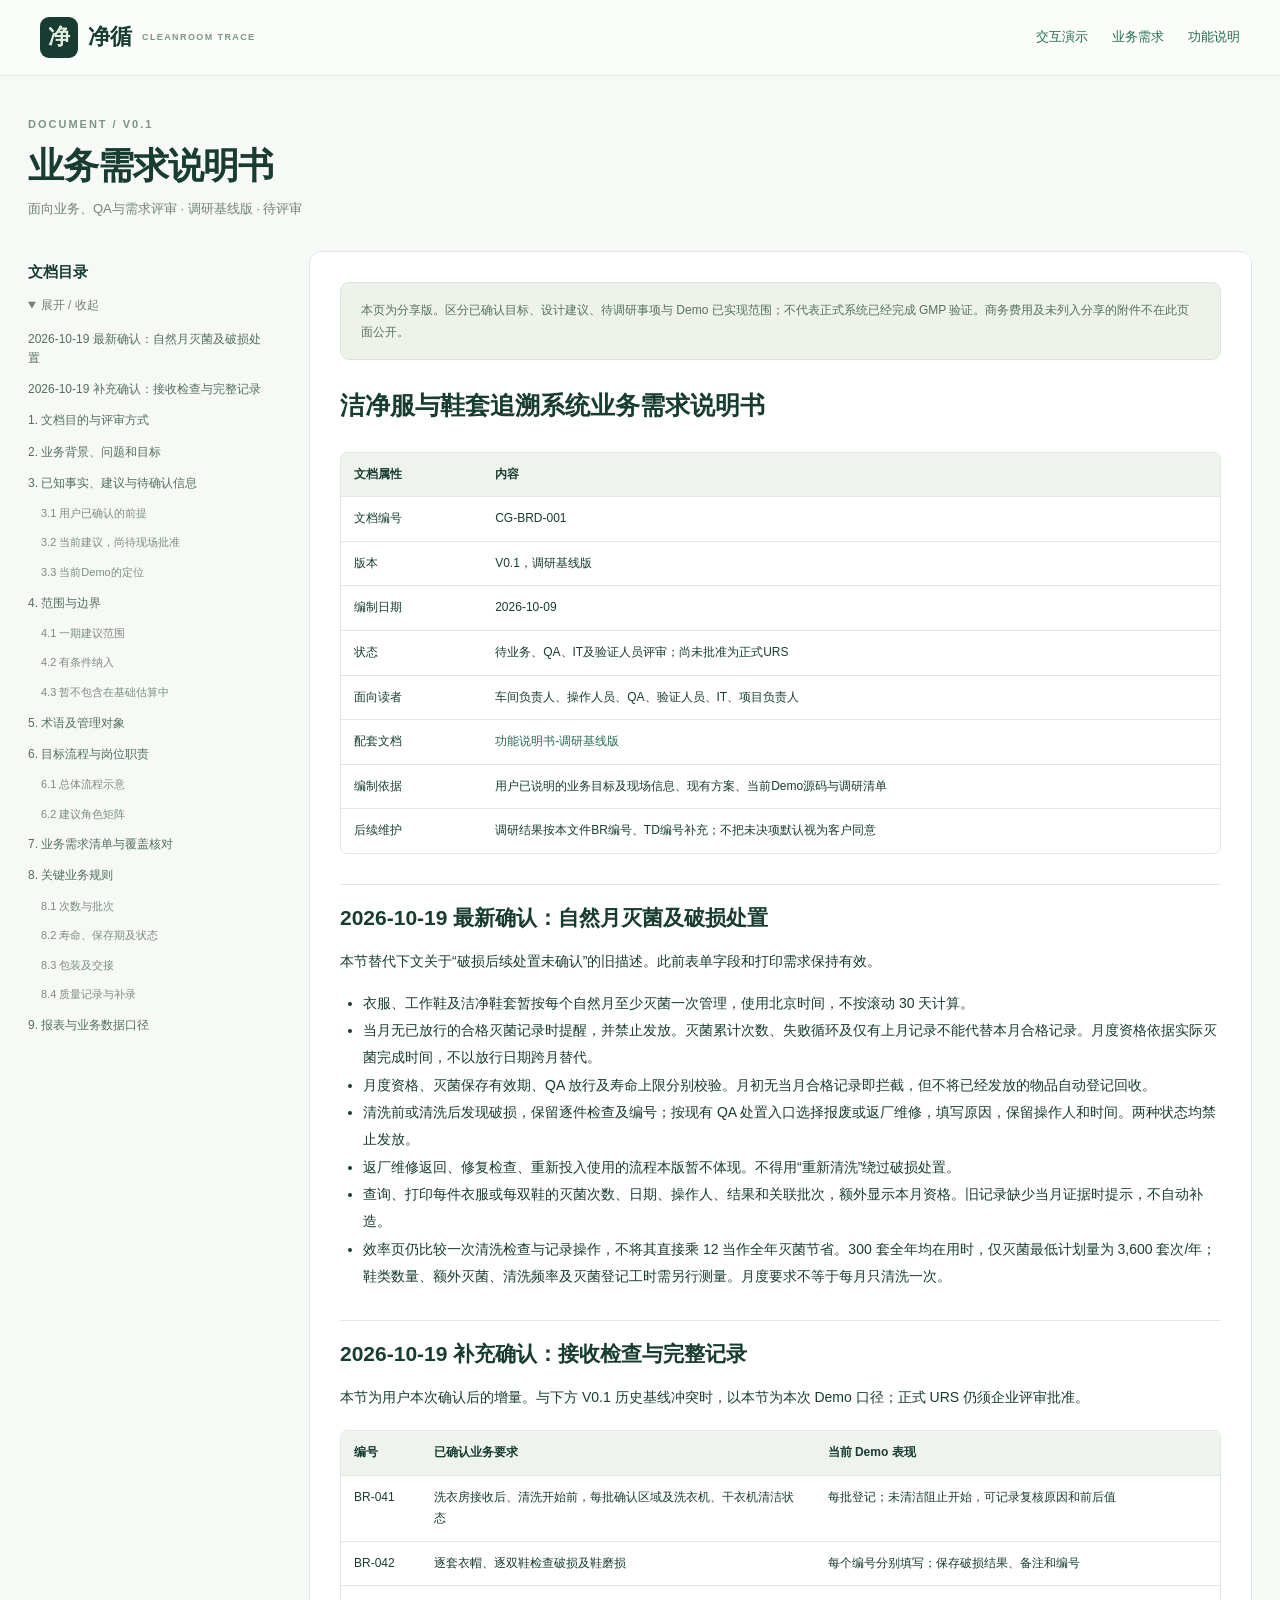
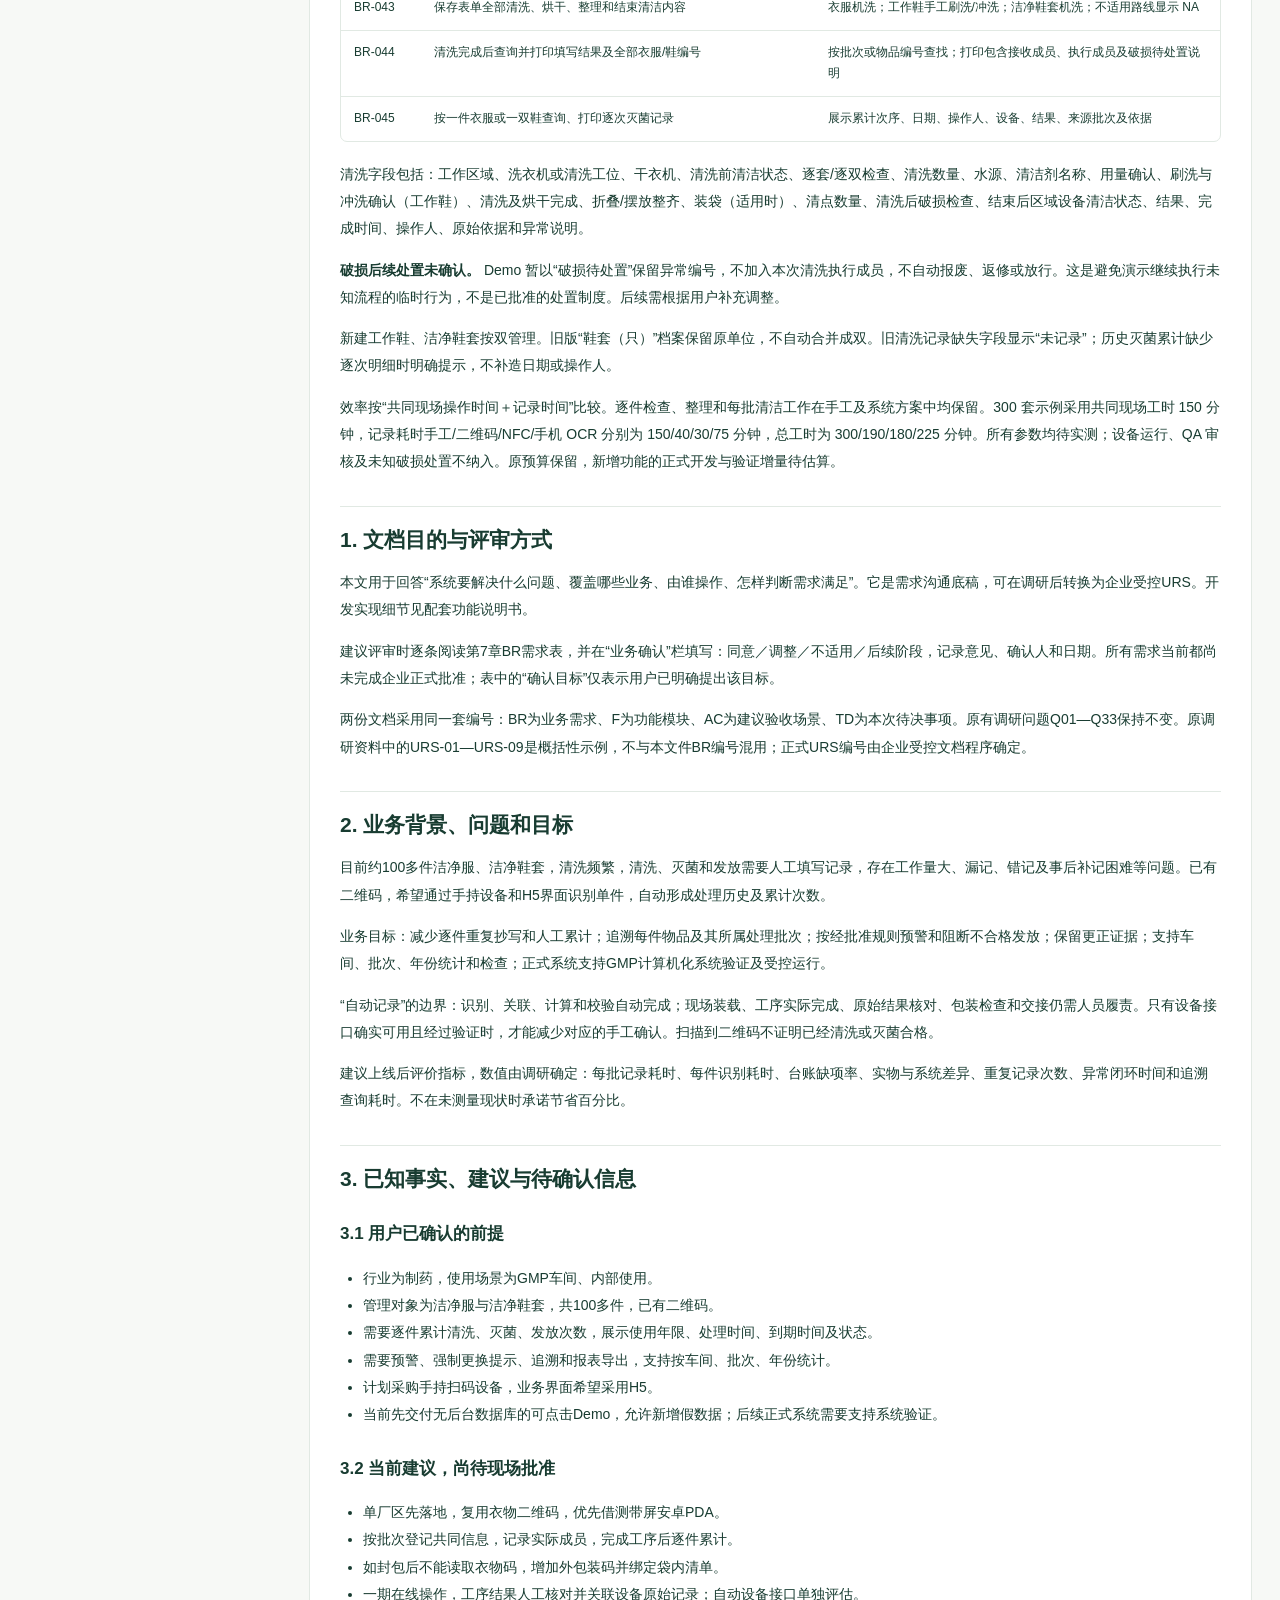
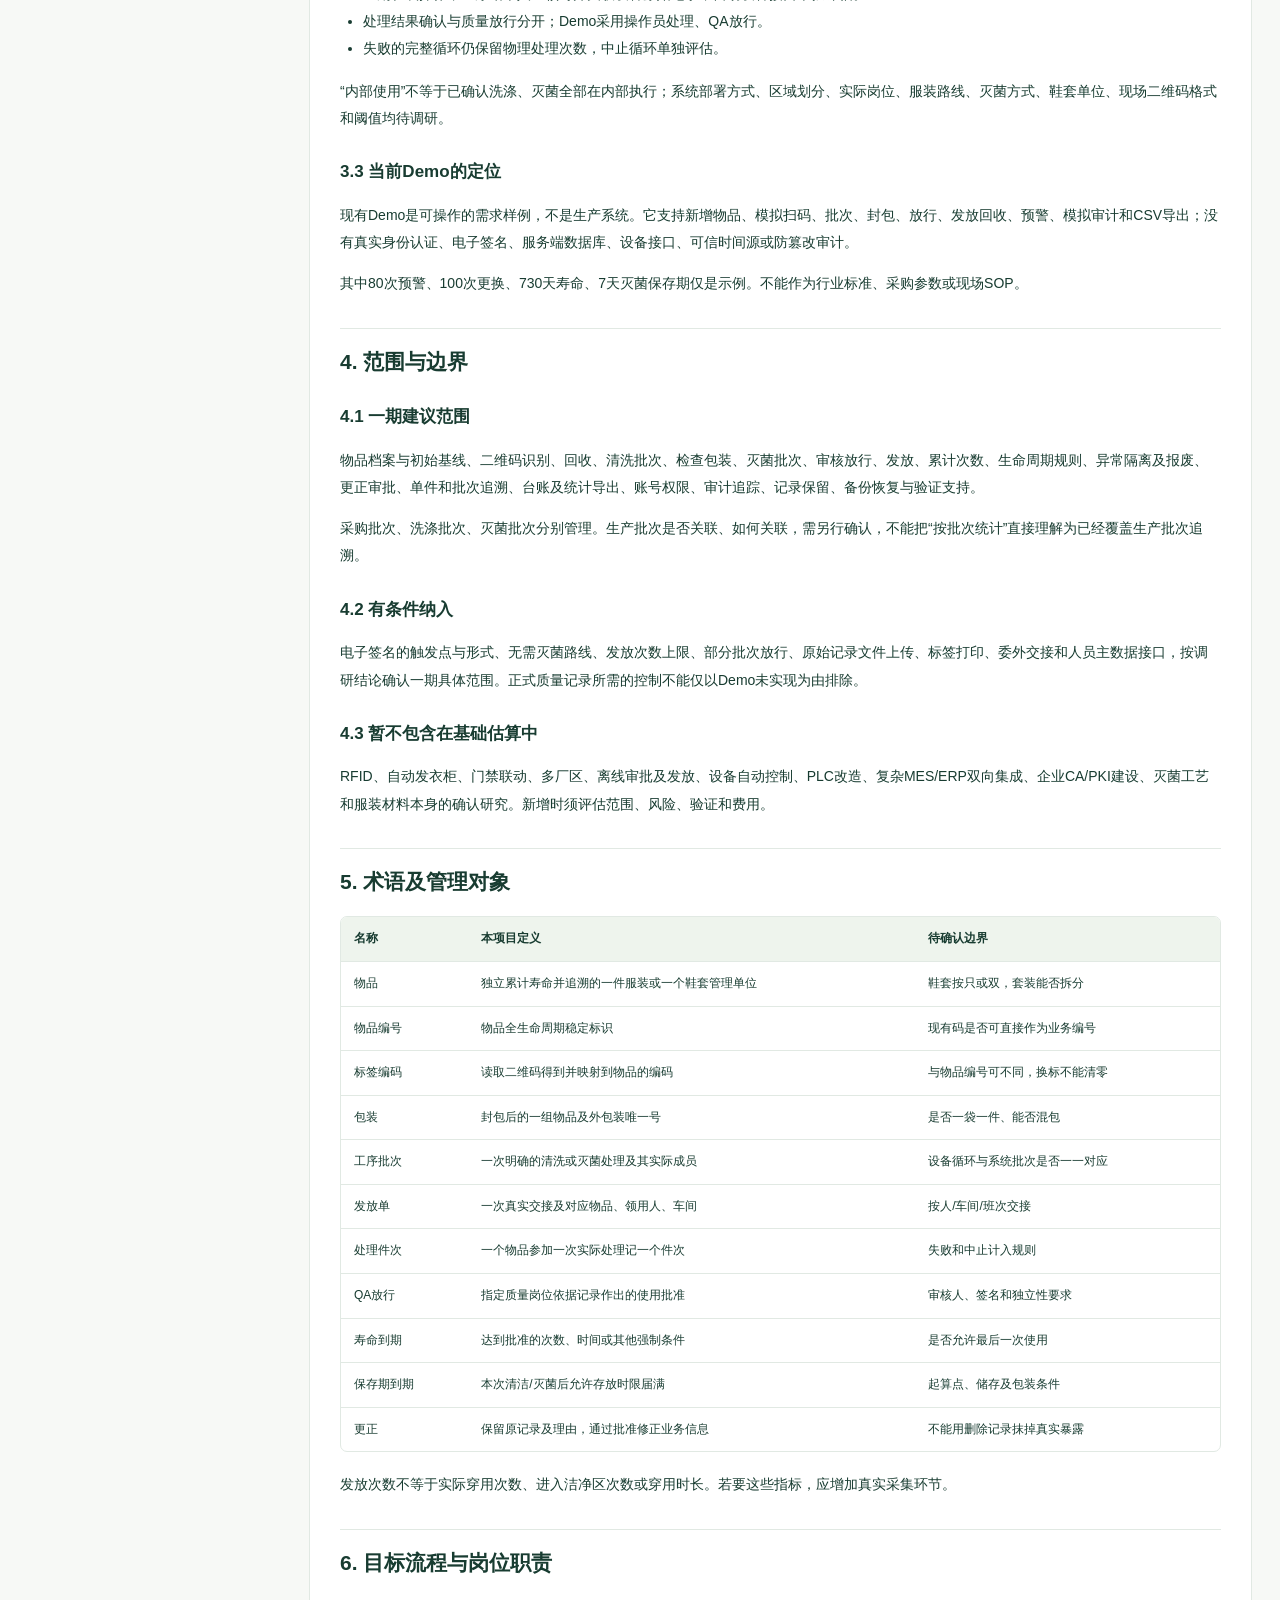
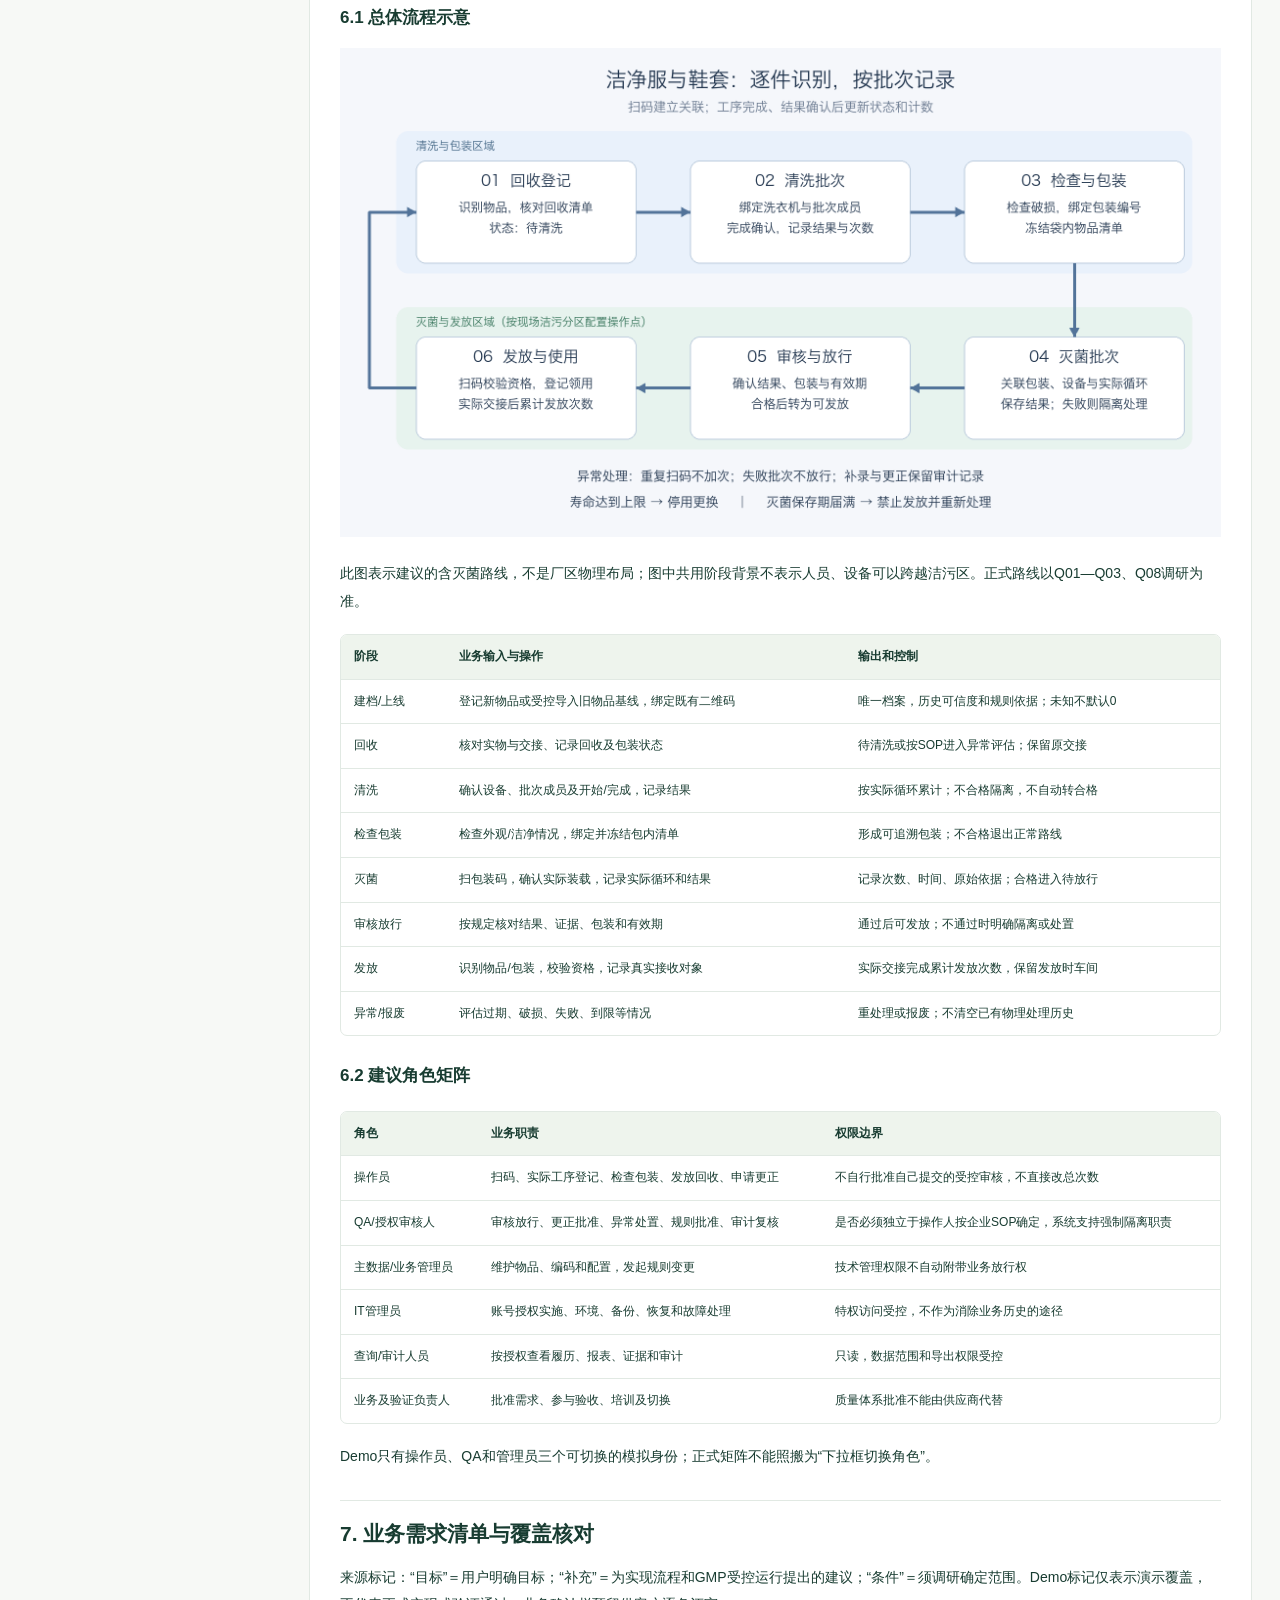
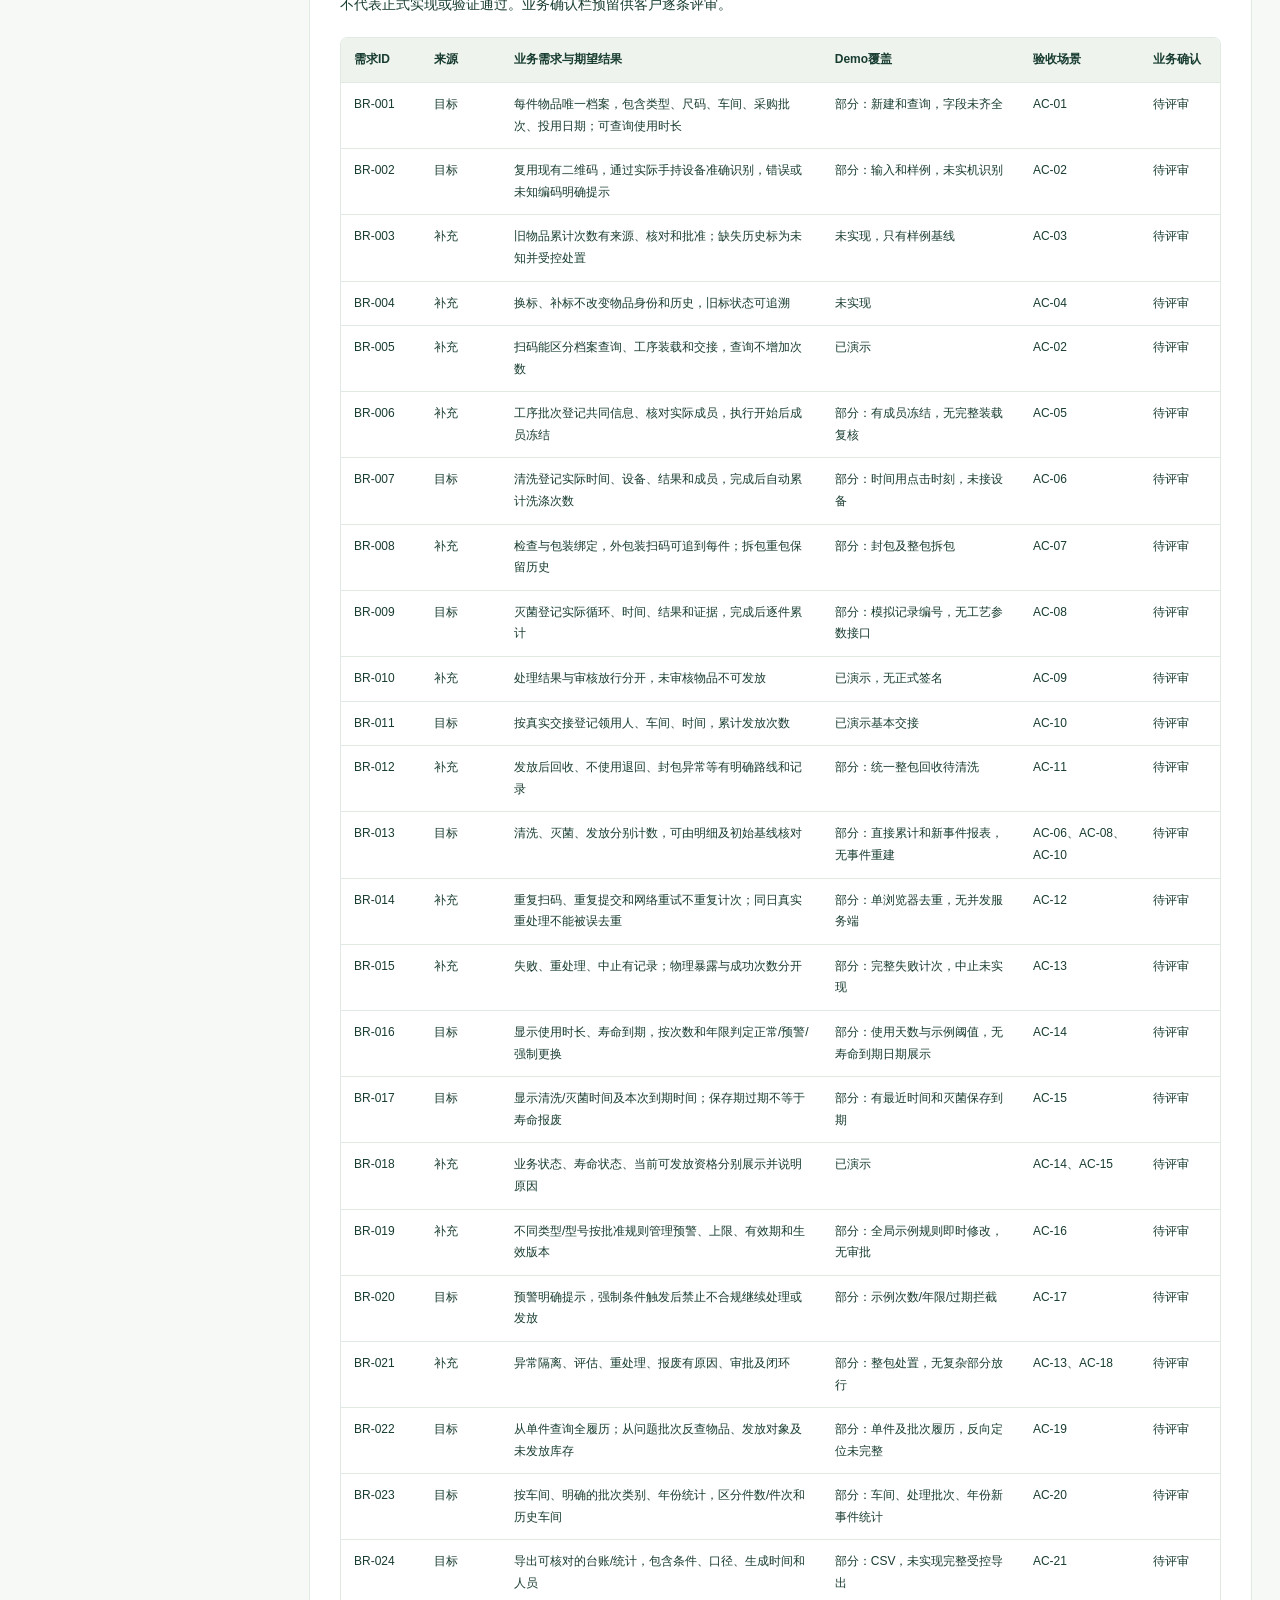
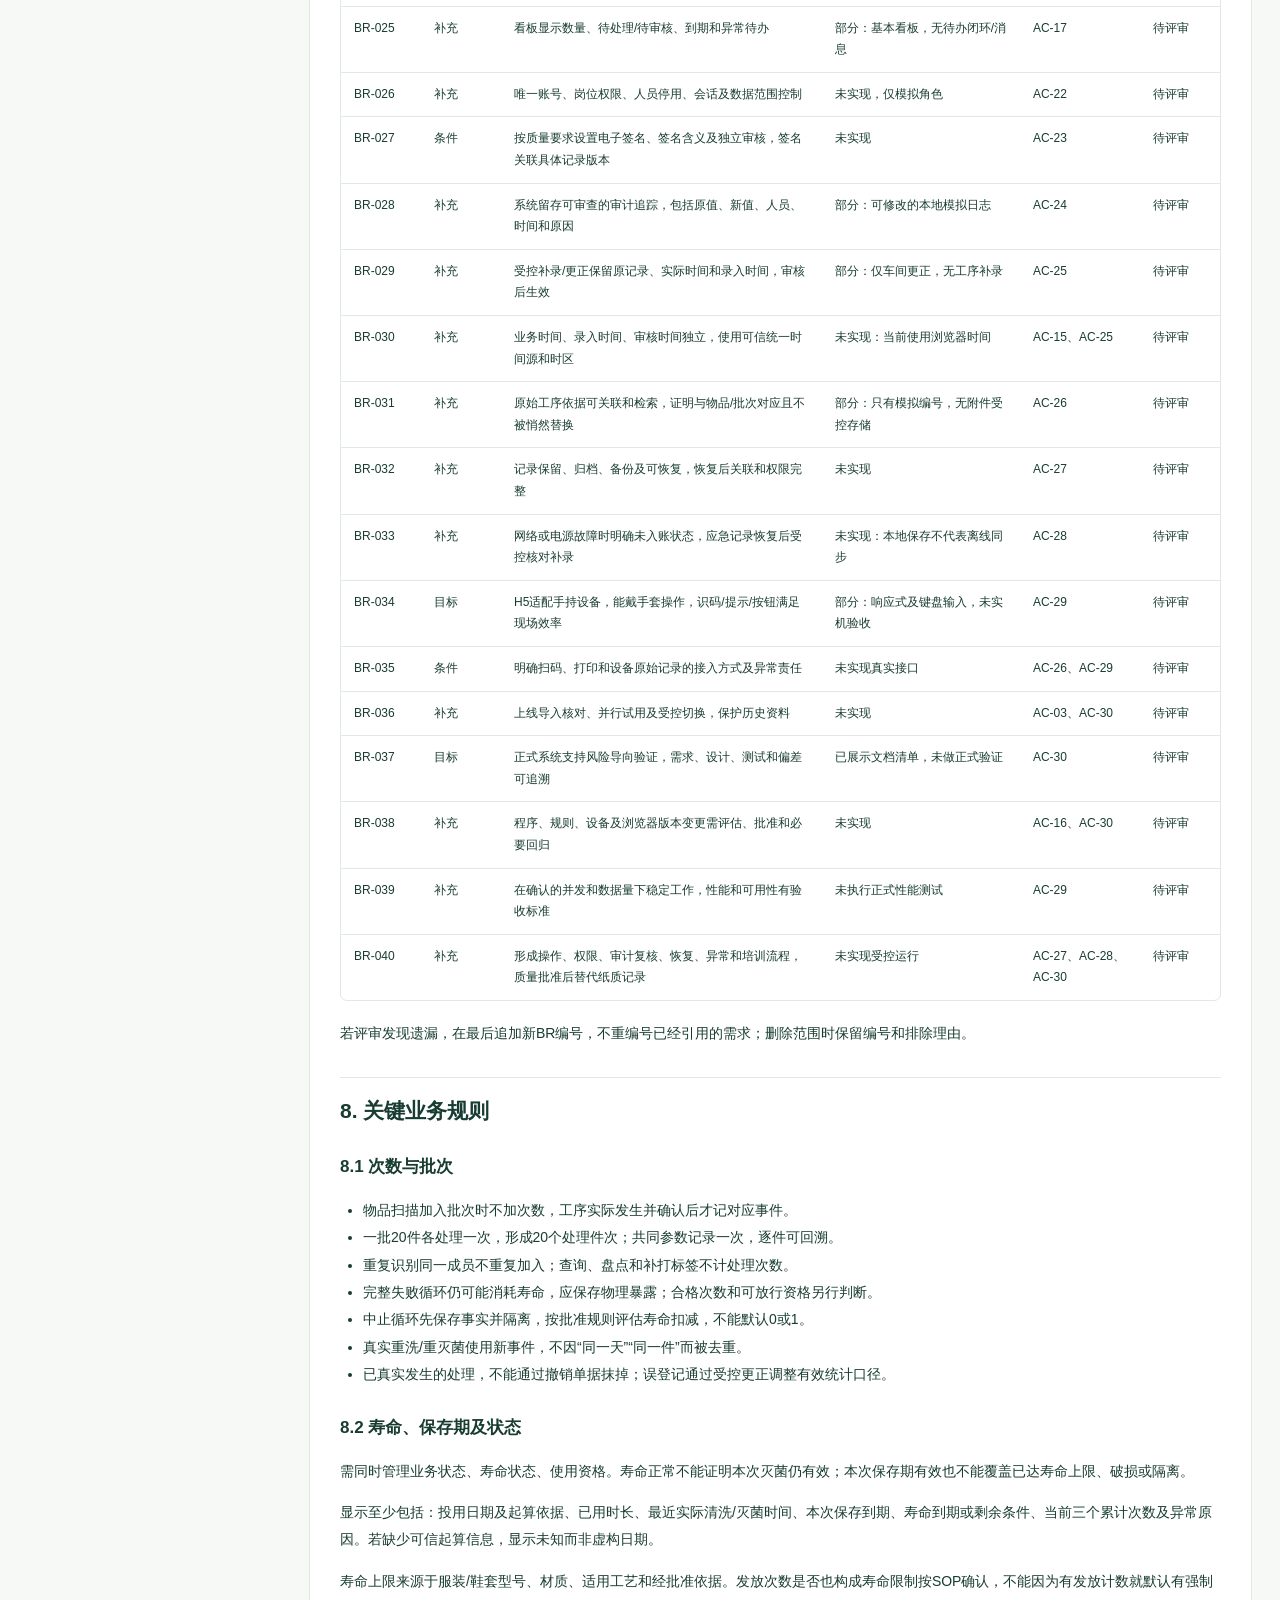
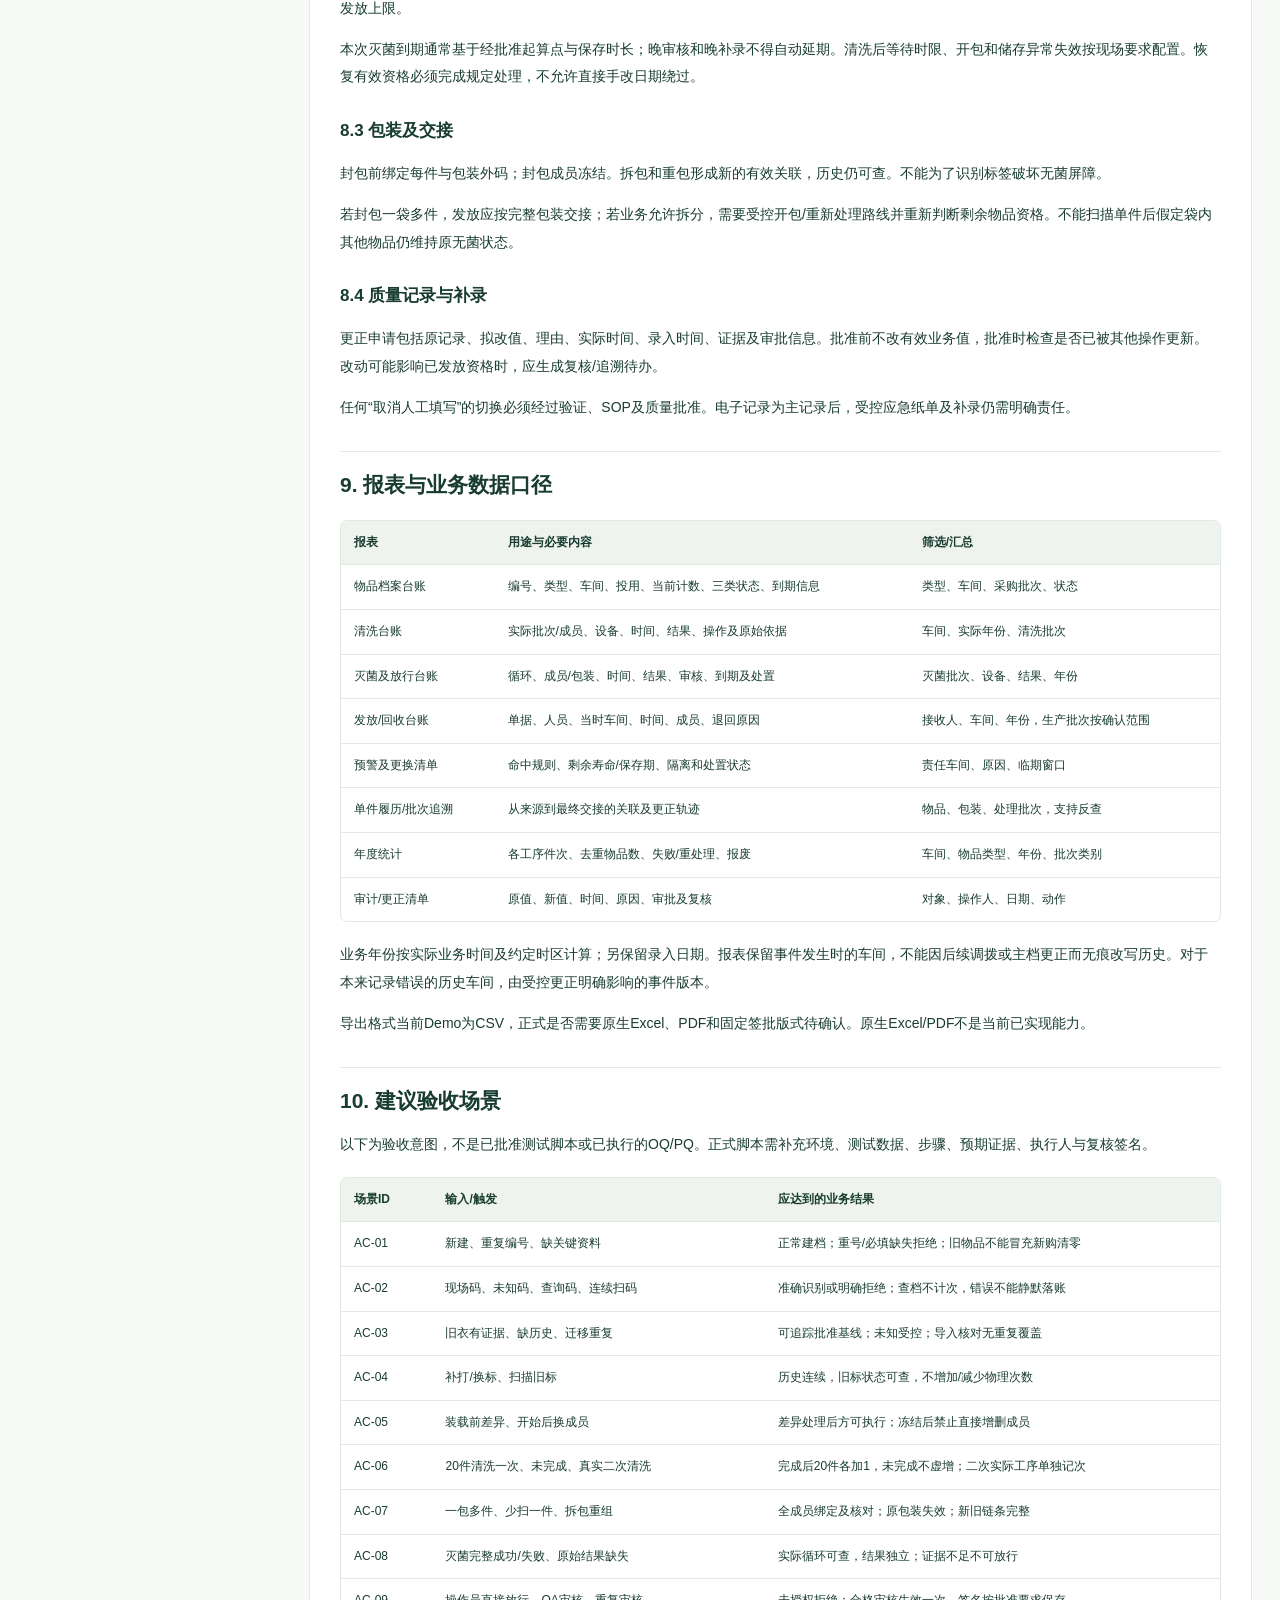
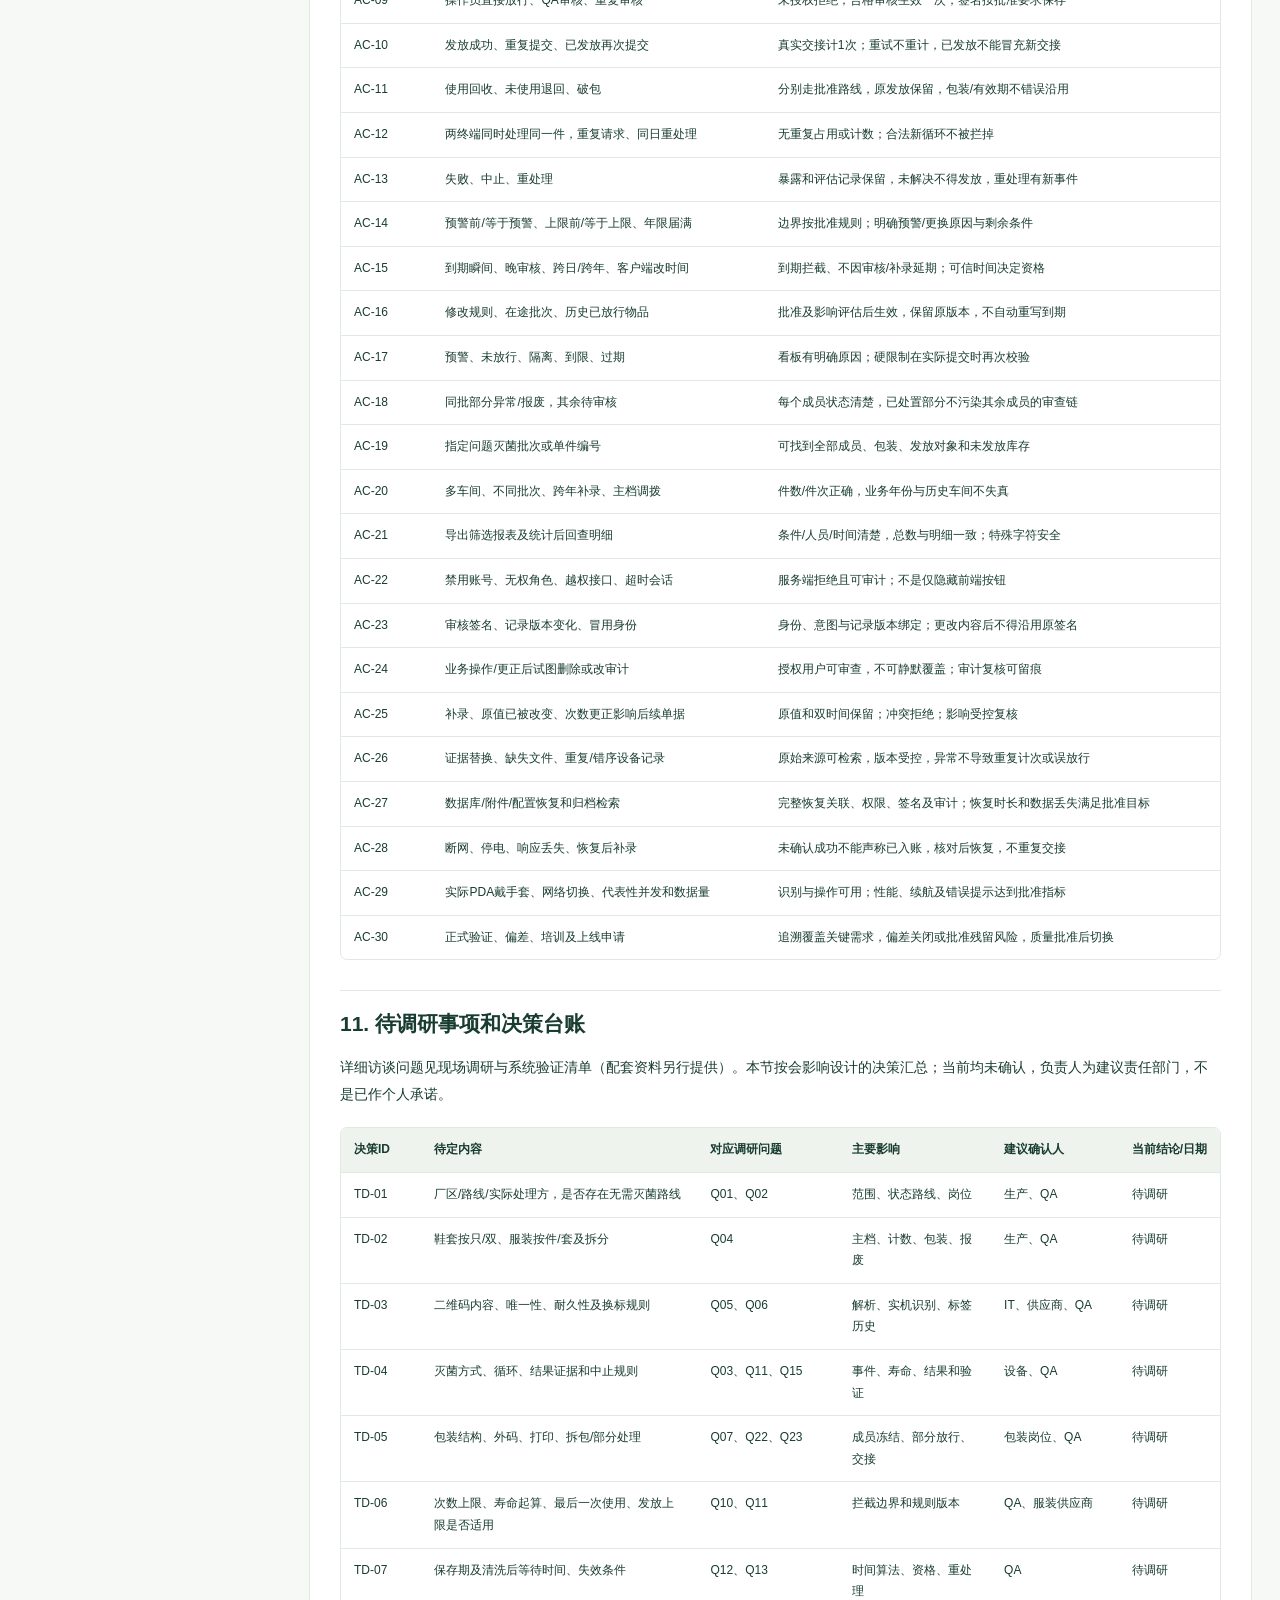
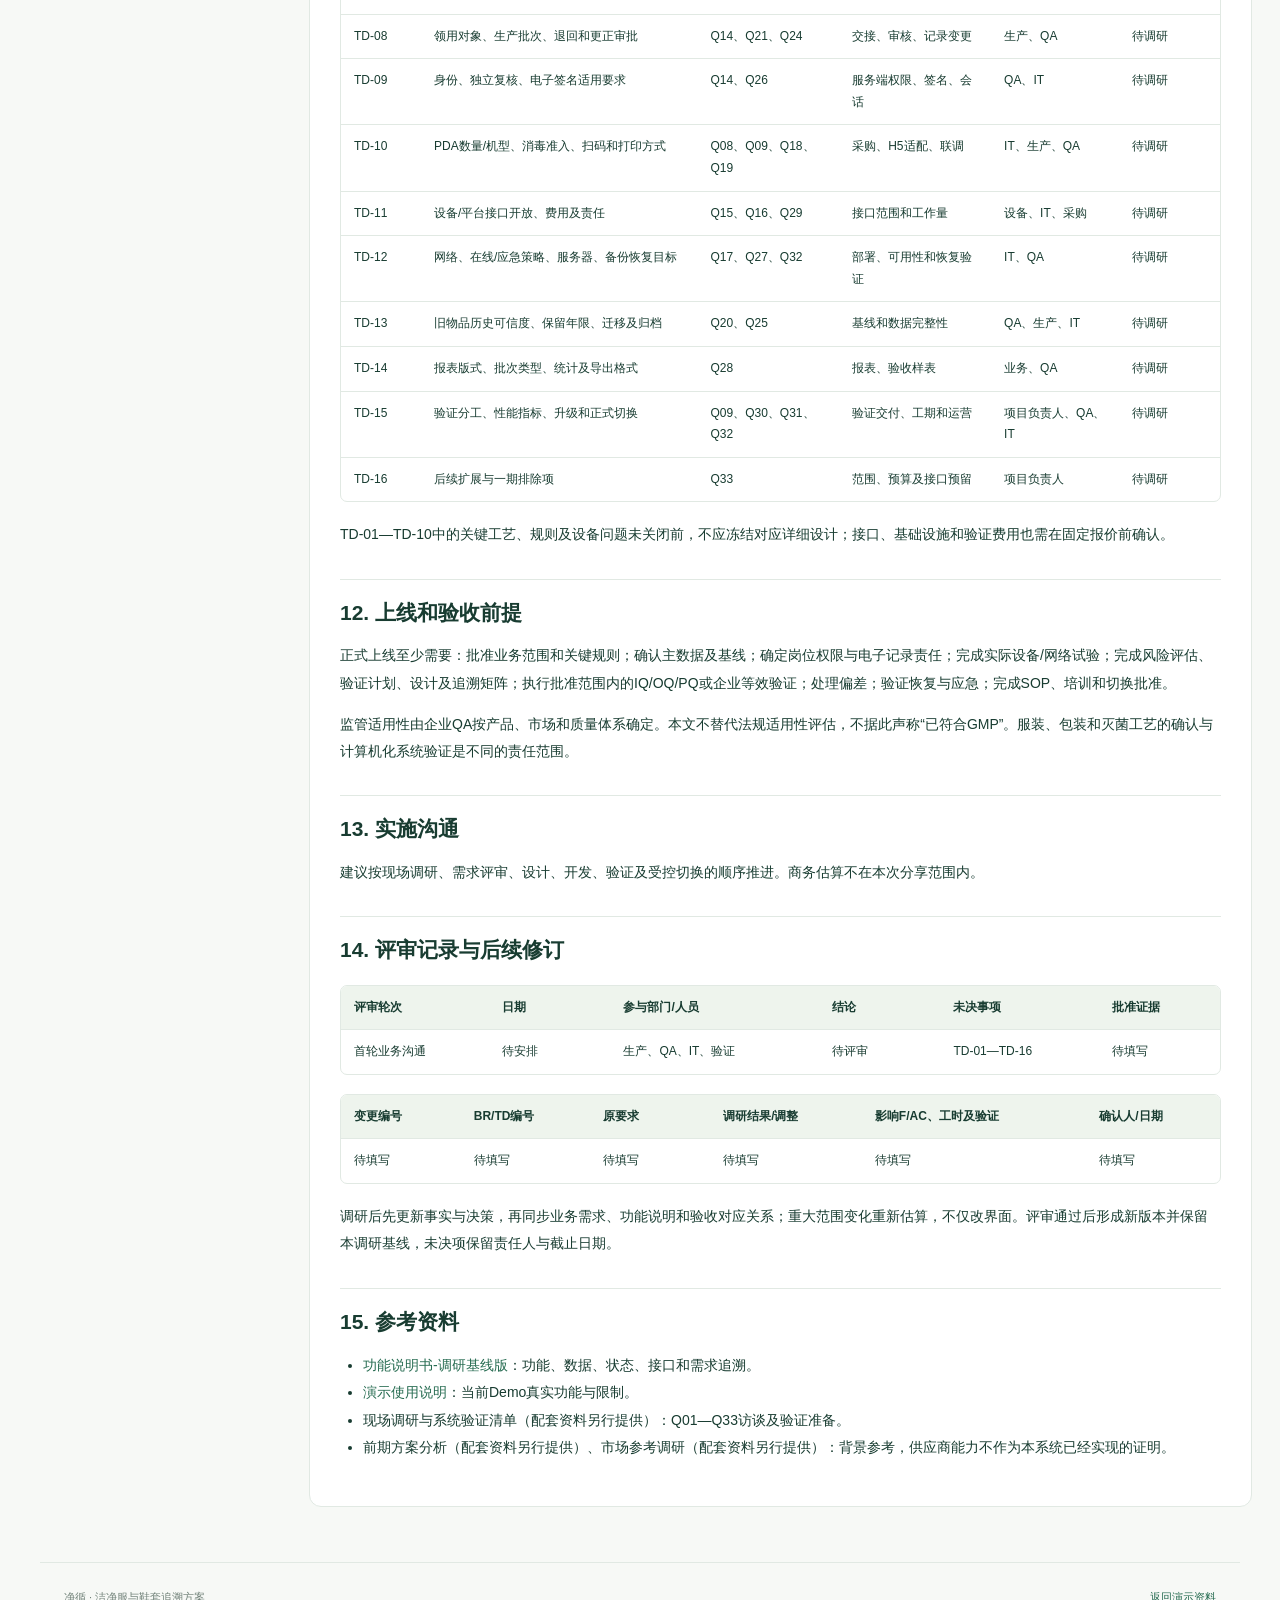
==== commit 43395ae1: "Enforce calendar-month sterilization and record damage disposition" ====
--- a/business.html
+++ b/business.html
@@ -1,4 +1,4 @@
-<!doctype html><html lang="zh-CN"><head><meta charset="utf-8"><meta name="viewport" content="width=device-width,initial-scale=1"><meta name="robots" content="noindex,nofollow"><meta name="referrer" content="no-referrer"><meta name="theme-color" content="#123d35"><title>业务需求说明书 · 净循</title><link rel="stylesheet" href="share.css"></head><body><header class="top"><a class="logo" href="index.html"><span>净</span>净循 <small>CLEANROOM TRACE</small></a><nav aria-label="站点导航"><a href="demo.html">交互演示</a><a href="business.html">业务需求</a><a href="functional.html">功能说明</a></nav></header><div class="doc-title"><div class="eyebrow">DOCUMENT / V0.1</div><h1>业务需求说明书</h1><p>面向业务、QA与需求评审 · 调研基线版 · 待评审</p></div><div class="doc-layout"><aside class="toc"><h2>文档目录</h2><details open><summary>展开 / 收起</summary><a class="level-2" href="#section-1">2026-10-19 补充确认：接收检查与完整记录</a><a class="level-2" href="#section-2">1. 文档目的与评审方式</a><a class="level-2" href="#section-3">2. 业务背景、问题和目标</a><a class="level-2" href="#section-4">3. 已知事实、建议与待确认信息</a><a class="level-3" href="#section-5">3.1 用户已确认的前提</a><a class="level-3" href="#section-6">3.2 当前建议，尚待现场批准</a><a class="level-3" href="#section-7">3.3 当前Demo的定位</a><a class="level-2" href="#section-8">4. 范围与边界</a><a class="level-3" href="#section-9">4.1 一期建议范围</a><a class="level-3" href="#section-10">4.2 有条件纳入</a><a class="level-3" href="#section-11">4.3 暂不包含在基础估算中</a><a class="level-2" href="#section-12">5. 术语及管理对象</a><a class="level-2" href="#section-13">6. 目标流程与岗位职责</a><a class="level-3" href="#section-14">6.1 总体流程示意</a><a class="level-3" href="#section-15">6.2 建议角色矩阵</a><a class="level-2" href="#section-16">7. 业务需求清单与覆盖核对</a><a class="level-2" href="#section-17">8. 关键业务规则</a><a class="level-3" href="#section-18">8.1 次数与批次</a><a class="level-3" href="#section-19">8.2 寿命、保存期及状态</a><a class="level-3" href="#section-20">8.3 包装及交接</a><a class="level-3" href="#section-21">8.4 质量记录与补录</a><a class="level-2" href="#section-22">9. 报表与业务数据口径</a><a class="level-2" href="#section-23">10. 建议验收场景</a><a class="level-2" href="#section-24">11. 待调研事项和决策台账</a><a class="level-2" href="#section-25">12. 上线和验收前提</a><a class="level-2" href="#section-26">13. 实施沟通</a><a class="level-2" href="#section-27">14. 评审记录与后续修订</a><a class="level-2" href="#section-28">15. 参考资料</a></details><a class="back-top" href="#top">↑ 回到顶部</a></aside><main id="top" class="document"><div class="notice">本页为分享版。区分已确认目标、设计建议、待调研事项与 Demo 已实现范围；不代表正式系统已经完成 GMP 验证。商务费用及未列入分享的附件不在此页面公开。</div><h1>洁净服与鞋套追溯系统业务需求说明书</h1>
+<!doctype html><html lang="zh-CN"><head><meta charset="utf-8"><meta name="viewport" content="width=device-width,initial-scale=1"><meta name="robots" content="noindex,nofollow"><meta name="referrer" content="no-referrer"><meta name="theme-color" content="#123d35"><title>业务需求说明书 · 净循</title><link rel="stylesheet" href="share.css"></head><body><header class="top"><a class="logo" href="index.html"><span>净</span>净循 <small>CLEANROOM TRACE</small></a><nav aria-label="站点导航"><a href="demo.html">交互演示</a><a href="business.html">业务需求</a><a href="functional.html">功能说明</a></nav></header><div class="doc-title"><div class="eyebrow">DOCUMENT / V0.1</div><h1>业务需求说明书</h1><p>面向业务、QA与需求评审 · 调研基线版 · 待评审</p></div><div class="doc-layout"><aside class="toc"><h2>文档目录</h2><details open><summary>展开 / 收起</summary><a class="level-2" href="#section-1">2026-10-19 最新确认：自然月灭菌及破损处置</a><a class="level-2" href="#section-2">2026-10-19 补充确认：接收检查与完整记录</a><a class="level-2" href="#section-3">1. 文档目的与评审方式</a><a class="level-2" href="#section-4">2. 业务背景、问题和目标</a><a class="level-2" href="#section-5">3. 已知事实、建议与待确认信息</a><a class="level-3" href="#section-6">3.1 用户已确认的前提</a><a class="level-3" href="#section-7">3.2 当前建议，尚待现场批准</a><a class="level-3" href="#section-8">3.3 当前Demo的定位</a><a class="level-2" href="#section-9">4. 范围与边界</a><a class="level-3" href="#section-10">4.1 一期建议范围</a><a class="level-3" href="#section-11">4.2 有条件纳入</a><a class="level-3" href="#section-12">4.3 暂不包含在基础估算中</a><a class="level-2" href="#section-13">5. 术语及管理对象</a><a class="level-2" href="#section-14">6. 目标流程与岗位职责</a><a class="level-3" href="#section-15">6.1 总体流程示意</a><a class="level-3" href="#section-16">6.2 建议角色矩阵</a><a class="level-2" href="#section-17">7. 业务需求清单与覆盖核对</a><a class="level-2" href="#section-18">8. 关键业务规则</a><a class="level-3" href="#section-19">8.1 次数与批次</a><a class="level-3" href="#section-20">8.2 寿命、保存期及状态</a><a class="level-3" href="#section-21">8.3 包装及交接</a><a class="level-3" href="#section-22">8.4 质量记录与补录</a><a class="level-2" href="#section-23">9. 报表与业务数据口径</a><a class="level-2" href="#section-24">10. 建议验收场景</a><a class="level-2" href="#section-25">11. 待调研事项和决策台账</a><a class="level-2" href="#section-26">12. 上线和验收前提</a><a class="level-2" href="#section-27">13. 实施沟通</a><a class="level-2" href="#section-28">14. 评审记录与后续修订</a><a class="level-2" href="#section-29">15. 参考资料</a></details><a class="back-top" href="#top">↑ 回到顶部</a></aside><main id="top" class="document"><div class="notice">本页为分享版。区分已确认目标、设计建议、待调研事项与 Demo 已实现范围；不代表正式系统已经完成 GMP 验证。商务费用及未列入分享的附件不在此页面公开。</div><h1>洁净服与鞋套追溯系统业务需求说明书</h1>
 <div class="table-scroll"><table>
 <thead>
 <tr>
@@ -39,7 +39,18 @@
 <td>调研结果按本文件BR编号、TD编号补充；不把未决项默认视为客户同意</td>
 </tr>
 </tbody></table></div>
-<h2 id="section-1">2026-10-19 补充确认：接收检查与完整记录</h2>
+<h2 id="section-1">2026-10-19 最新确认：自然月灭菌及破损处置</h2>
+<p>本节替代下文关于“破损后续处置未确认”的旧描述。此前表单字段和打印需求保持有效。</p>
+<ul>
+<li>衣服、工作鞋及洁净鞋套暂按每个自然月至少灭菌一次管理，使用北京时间，不按滚动 30 天计算。</li>
+<li>当月无已放行的合格灭菌记录时提醒，并禁止发放。灭菌累计次数、失败循环及仅有上月记录不能代替本月合格记录。月度资格依据实际灭菌完成时间，不以放行日期跨月替代。</li>
+<li>月度资格、灭菌保存有效期、QA 放行及寿命上限分别校验。月初无当月合格记录即拦截，但不将已经发放的物品自动登记回收。</li>
+<li>清洗前或清洗后发现破损，保留逐件检查及编号；按现有 QA 处置入口选择报废或返厂维修，填写原因，保留操作人和时间。两种状态均禁止发放。</li>
+<li>返厂维修返回、修复检查、重新投入使用的流程本版暂不体现。不得用“重新清洗”绕过破损处置。</li>
+<li>查询、打印每件衣服或每双鞋的灭菌次数、日期、操作人、结果和关联批次，额外显示本月资格。旧记录缺少当月证据时提示，不自动补造。</li>
+<li>效率页仍比较一次清洗检查与记录操作，不将其直接乘 12 当作全年灭菌节省。300 套全年均在用时，仅灭菌最低计划量为 3,600 套次/年；鞋类数量、额外灭菌、清洗频率及灭菌登记工时需另行测量。月度要求不等于每月只清洗一次。</li>
+</ul>
+<h2 id="section-2">2026-10-19 补充确认：接收检查与完整记录</h2>
 <p>本节为用户本次确认后的增量。与下方 V0.1 历史基线冲突时，以本节为本次 Demo 口径；正式 URS 仍须企业评审批准。</p>
 <div class="table-scroll"><table>
 <thead>
@@ -79,17 +90,17 @@
 <p><strong>破损后续处置未确认。</strong> Demo 暂以“破损待处置”保留异常编号，不加入本次清洗执行成员，不自动报废、返修或放行。这是避免演示继续执行未知流程的临时行为，不是已批准的处置制度。后续需根据用户补充调整。</p>
 <p>新建工作鞋、洁净鞋套按双管理。旧版“鞋套（只）”档案保留原单位，不自动合并成双。旧清洗记录缺失字段显示“未记录”；历史灭菌累计缺少逐次明细时明确提示，不补造日期或操作人。</p>
 <p>效率按“共同现场操作时间＋记录时间”比较。逐件检查、整理和每批清洁工作在手工及系统方案中均保留。300 套示例采用共同现场工时 150 分钟，记录耗时手工/二维码/NFC/手机 OCR 分别为 150/40/30/75 分钟，总工时为 300/190/180/225 分钟。所有参数均待实测；设备运行、QA 审核及未知破损处置不纳入。原预算保留，新增功能的正式开发与验证增量待估算。</p>
-<h2 id="section-2">1. 文档目的与评审方式</h2>
+<h2 id="section-3">1. 文档目的与评审方式</h2>
 <p>本文用于回答“系统要解决什么问题、覆盖哪些业务、由谁操作、怎样判断需求满足”。它是需求沟通底稿，可在调研后转换为企业受控URS。开发实现细节见配套功能说明书。</p>
 <p>建议评审时逐条阅读第7章BR需求表，并在“业务确认”栏填写：同意／调整／不适用／后续阶段，记录意见、确认人和日期。所有需求当前都尚未完成企业正式批准；表中的“确认目标”仅表示用户已明确提出该目标。</p>
 <p>两份文档采用同一套编号：BR为业务需求、F为功能模块、AC为建议验收场景、TD为本次待决事项。原有调研问题Q01—Q33保持不变。原调研资料中的URS-01—URS-09是概括性示例，不与本文件BR编号混用；正式URS编号由企业受控文档程序确定。</p>
-<h2 id="section-3">2. 业务背景、问题和目标</h2>
+<h2 id="section-4">2. 业务背景、问题和目标</h2>
 <p>目前约100多件洁净服、洁净鞋套，清洗频繁，清洗、灭菌和发放需要人工填写记录，存在工作量大、漏记、错记及事后补记困难等问题。已有二维码，希望通过手持设备和H5界面识别单件，自动形成处理历史及累计次数。</p>
 <p>业务目标：减少逐件重复抄写和人工累计；追溯每件物品及其所属处理批次；按经批准规则预警和阻断不合格发放；保留更正证据；支持车间、批次、年份统计和检查；正式系统支持GMP计算机化系统验证及受控运行。</p>
 <p>“自动记录”的边界：识别、关联、计算和校验自动完成；现场装载、工序实际完成、原始结果核对、包装检查和交接仍需人员履责。只有设备接口确实可用且经过验证时，才能减少对应的手工确认。扫描到二维码不证明已经清洗或灭菌合格。</p>
 <p>建议上线后评价指标，数值由调研确定：每批记录耗时、每件识别耗时、台账缺项率、实物与系统差异、重复记录次数、异常闭环时间和追溯查询耗时。不在未测量现状时承诺节省百分比。</p>
-<h2 id="section-4">3. 已知事实、建议与待确认信息</h2>
-<h3 id="section-5">3.1 用户已确认的前提</h3>
+<h2 id="section-5">3. 已知事实、建议与待确认信息</h2>
+<h3 id="section-6">3.1 用户已确认的前提</h3>
 <ul>
 <li>行业为制药，使用场景为GMP车间、内部使用。</li>
 <li>管理对象为洁净服与洁净鞋套，共100多件，已有二维码。</li>
@@ -98,7 +109,7 @@
 <li>计划采购手持扫码设备，业务界面希望采用H5。</li>
 <li>当前先交付无后台数据库的可点击Demo，允许新增假数据；后续正式系统需要支持系统验证。</li>
 </ul>
-<h3 id="section-6">3.2 当前建议，尚待现场批准</h3>
+<h3 id="section-7">3.2 当前建议，尚待现场批准</h3>
 <ul>
 <li>单厂区先落地，复用衣物二维码，优先借测带屏安卓PDA。</li>
 <li>按批次登记共同信息，记录实际成员，完成工序后逐件累计。</li>
@@ -108,18 +119,18 @@
 <li>失败的完整循环仍保留物理处理次数，中止循环单独评估。</li>
 </ul>
 <p>“内部使用”不等于已确认洗涤、灭菌全部在内部执行；系统部署方式、区域划分、实际岗位、服装路线、灭菌方式、鞋套单位、现场二维码格式和阈值均待调研。</p>
-<h3 id="section-7">3.3 当前Demo的定位</h3>
+<h3 id="section-8">3.3 当前Demo的定位</h3>
 <p>现有Demo是可操作的需求样例，不是生产系统。它支持新增物品、模拟扫码、批次、封包、放行、发放回收、预警、模拟审计和CSV导出；没有真实身份认证、电子签名、服务端数据库、设备接口、可信时间源或防篡改审计。</p>
 <p>其中80次预警、100次更换、730天寿命、7天灭菌保存期仅是示例。不能作为行业标准、采购参数或现场SOP。</p>
-<h2 id="section-8">4. 范围与边界</h2>
-<h3 id="section-9">4.1 一期建议范围</h3>
+<h2 id="section-9">4. 范围与边界</h2>
+<h3 id="section-10">4.1 一期建议范围</h3>
 <p>物品档案与初始基线、二维码识别、回收、清洗批次、检查包装、灭菌批次、审核放行、发放、累计次数、生命周期规则、异常隔离及报废、更正审批、单件和批次追溯、台账及统计导出、账号权限、审计追踪、记录保留、备份恢复与验证支持。</p>
 <p>采购批次、洗涤批次、灭菌批次分别管理。生产批次是否关联、如何关联，需另行确认，不能把“按批次统计”直接理解为已经覆盖生产批次追溯。</p>
-<h3 id="section-10">4.2 有条件纳入</h3>
+<h3 id="section-11">4.2 有条件纳入</h3>
 <p>电子签名的触发点与形式、无需灭菌路线、发放次数上限、部分批次放行、原始记录文件上传、标签打印、委外交接和人员主数据接口，按调研结论确认一期具体范围。正式质量记录所需的控制不能仅以Demo未实现为由排除。</p>
-<h3 id="section-11">4.3 暂不包含在基础估算中</h3>
+<h3 id="section-12">4.3 暂不包含在基础估算中</h3>
 <p>RFID、自动发衣柜、门禁联动、多厂区、离线审批及发放、设备自动控制、PLC改造、复杂MES/ERP双向集成、企业CA/PKI建设、灭菌工艺和服装材料本身的确认研究。新增时须评估范围、风险、验证和费用。</p>
-<h2 id="section-12">5. 术语及管理对象</h2>
+<h2 id="section-13">5. 术语及管理对象</h2>
 <div class="table-scroll"><table>
 <thead>
 <tr>
@@ -185,8 +196,8 @@
 </tr>
 </tbody></table></div>
 <p>发放次数不等于实际穿用次数、进入洁净区次数或穿用时长。若要这些指标，应增加真实采集环节。</p>
-<h2 id="section-13">6. 目标流程与岗位职责</h2>
-<h3 id="section-14">6.1 总体流程示意</h3>
+<h2 id="section-14">6. 目标流程与岗位职责</h2>
+<h3 id="section-15">6.1 总体流程示意</h3>
 <p><img src="lifecycle.png" alt="流程01-洁净服与鞋套生命周期管理"></p>
 <p>此图表示建议的含灭菌路线，不是厂区物理布局；图中共用阶段背景不表示人员、设备可以跨越洁污区。正式路线以Q01—Q03、Q08调研为准。</p>
 <div class="table-scroll"><table>
@@ -238,7 +249,7 @@
 <td>重处理或报废；不清空已有物理处理历史</td>
 </tr>
 </tbody></table></div>
-<h3 id="section-15">6.2 建议角色矩阵</h3>
+<h3 id="section-16">6.2 建议角色矩阵</h3>
 <div class="table-scroll"><table>
 <thead>
 <tr>
@@ -279,7 +290,7 @@
 </tr>
 </tbody></table></div>
 <p>Demo只有操作员、QA和管理员三个可切换的模拟身份；正式矩阵不能照搬为“下拉框切换角色”。</p>
-<h2 id="section-16">7. 业务需求清单与覆盖核对</h2>
+<h2 id="section-17">7. 业务需求清单与覆盖核对</h2>
 <p>来源标记：“目标”＝用户明确目标；“补充”＝为实现流程和GMP受控运行提出的建议；“条件”＝须调研确定范围。Demo标记仅表示演示覆盖，不代表正式实现或验证通过。业务确认栏预留供客户逐条评审。</p>
 <div class="table-scroll"><table>
 <thead>
@@ -614,8 +625,8 @@
 </tr>
 </tbody></table></div>
 <p>若评审发现遗漏，在最后追加新BR编号，不重编号已经引用的需求；删除范围时保留编号和排除理由。</p>
-<h2 id="section-17">8. 关键业务规则</h2>
-<h3 id="section-18">8.1 次数与批次</h3>
+<h2 id="section-18">8. 关键业务规则</h2>
+<h3 id="section-19">8.1 次数与批次</h3>
 <ul>
 <li>物品扫描加入批次时不加次数，工序实际发生并确认后才记对应事件。</li>
 <li>一批20件各处理一次，形成20个处理件次；共同参数记录一次，逐件可回溯。</li>
@@ -625,18 +636,18 @@
 <li>真实重洗/重灭菌使用新事件，不因“同一天”“同一件”而被去重。</li>
 <li>已真实发生的处理，不能通过撤销单据抹掉；误登记通过受控更正调整有效统计口径。</li>
 </ul>
-<h3 id="section-19">8.2 寿命、保存期及状态</h3>
+<h3 id="section-20">8.2 寿命、保存期及状态</h3>
 <p>需同时管理业务状态、寿命状态、使用资格。寿命正常不能证明本次灭菌仍有效；本次保存期有效也不能覆盖已达寿命上限、破损或隔离。</p>
 <p>显示至少包括：投用日期及起算依据、已用时长、最近实际清洗/灭菌时间、本次保存到期、寿命到期或剩余条件、当前三个累计次数及异常原因。若缺少可信起算信息，显示未知而非虚构日期。</p>
 <p>寿命上限来源于服装/鞋套型号、材质、适用工艺和经批准依据。发放次数是否也构成寿命限制按SOP确认，不能因为有发放计数就默认有强制发放上限。</p>
 <p>本次灭菌到期通常基于经批准起算点与保存时长；晚审核和晚补录不得自动延期。清洗后等待时限、开包和储存异常失效按现场要求配置。恢复有效资格必须完成规定处理，不允许直接手改日期绕过。</p>
-<h3 id="section-20">8.3 包装及交接</h3>
+<h3 id="section-21">8.3 包装及交接</h3>
 <p>封包前绑定每件与包装外码；封包成员冻结。拆包和重包形成新的有效关联，历史仍可查。不能为了识别标签破坏无菌屏障。</p>
 <p>若封包一袋多件，发放应按完整包装交接；若业务允许拆分，需要受控开包/重新处理路线并重新判断剩余物品资格。不能扫描单件后假定袋内其他物品仍维持原无菌状态。</p>
-<h3 id="section-21">8.4 质量记录与补录</h3>
+<h3 id="section-22">8.4 质量记录与补录</h3>
 <p>更正申请包括原记录、拟改值、理由、实际时间、录入时间、证据及审批信息。批准前不改有效业务值，批准时检查是否已被其他操作更新。改动可能影响已发放资格时，应生成复核/追溯待办。</p>
 <p>任何“取消人工填写”的切换必须经过验证、SOP及质量批准。电子记录为主记录后，受控应急纸单及补录仍需明确责任。</p>
-<h2 id="section-22">9. 报表与业务数据口径</h2>
+<h2 id="section-23">9. 报表与业务数据口径</h2>
 <div class="table-scroll"><table>
 <thead>
 <tr>
@@ -688,7 +699,7 @@
 </tbody></table></div>
 <p>业务年份按实际业务时间及约定时区计算；另保留录入日期。报表保留事件发生时的车间，不能因后续调拨或主档更正而无痕改写历史。对于本来记录错误的历史车间，由受控更正明确影响的事件版本。</p>
 <p>导出格式当前Demo为CSV，正式是否需要原生Excel、PDF和固定签批版式待确认。原生Excel/PDF不是当前已实现能力。</p>
-<h2 id="section-23">10. 建议验收场景</h2>
+<h2 id="section-24">10. 建议验收场景</h2>
 <p>以下为验收意图，不是已批准测试脚本或已执行的OQ/PQ。正式脚本需补充环境、测试数据、步骤、预期证据、执行人与复核签名。</p>
 <div class="table-scroll"><table>
 <thead>
@@ -849,7 +860,7 @@
 <td>追溯覆盖关键需求，偏差关闭或批准残留风险，质量批准后切换</td>
 </tr>
 </tbody></table></div>
-<h2 id="section-24">11. 待调研事项和决策台账</h2>
+<h2 id="section-25">11. 待调研事项和决策台账</h2>
 <p>详细访谈问题见现场调研与系统验证清单（配套资料另行提供）。本节按会影响设计的决策汇总；当前均未确认，负责人为建议责任部门，不是已作个人承诺。</p>
 <div class="table-scroll"><table>
 <thead>
@@ -992,12 +1003,12 @@
 </tr>
 </tbody></table></div>
 <p>TD-01—TD-10中的关键工艺、规则及设备问题未关闭前，不应冻结对应详细设计；接口、基础设施和验证费用也需在固定报价前确认。</p>
-<h2 id="section-25">12. 上线和验收前提</h2>
+<h2 id="section-26">12. 上线和验收前提</h2>
 <p>正式上线至少需要：批准业务范围和关键规则；确认主数据及基线；确定岗位权限与电子记录责任；完成实际设备/网络试验；完成风险评估、验证计划、设计及追溯矩阵；执行批准范围内的IQ/OQ/PQ或企业等效验证；处理偏差；验证恢复与应急；完成SOP、培训和切换批准。</p>
 <p>监管适用性由企业QA按产品、市场和质量体系确定。本文不替代法规适用性评估，不据此声称“已符合GMP”。服装、包装和灭菌工艺的确认与计算机化系统验证是不同的责任范围。</p>
-<h2 id="section-26">13. 实施沟通</h2>
+<h2 id="section-27">13. 实施沟通</h2>
 <p>建议按现场调研、需求评审、设计、开发、验证及受控切换的顺序推进。商务估算不在本次分享范围内。</p>
-<h2 id="section-27">14. 评审记录与后续修订</h2>
+<h2 id="section-28">14. 评审记录与后续修订</h2>
 <div class="table-scroll"><table>
 <thead>
 <tr>
@@ -1039,7 +1050,7 @@
 </tr>
 </tbody></table></div>
 <p>调研后先更新事实与决策，再同步业务需求、功能说明和验收对应关系；重大范围变化重新估算，不仅改界面。评审通过后形成新版本并保留本调研基线，未决项保留责任人与截止日期。</p>
-<h2 id="section-28">15. 参考资料</h2>
+<h2 id="section-29">15. 参考资料</h2>
 <ul>
 <li><a href="functional.html">功能说明书-调研基线版</a>：功能、数据、状态、接口和需求追溯。</li>
 <li><a href="index.html#guide">演示使用说明</a>：当前Demo真实功能与限制。</li>
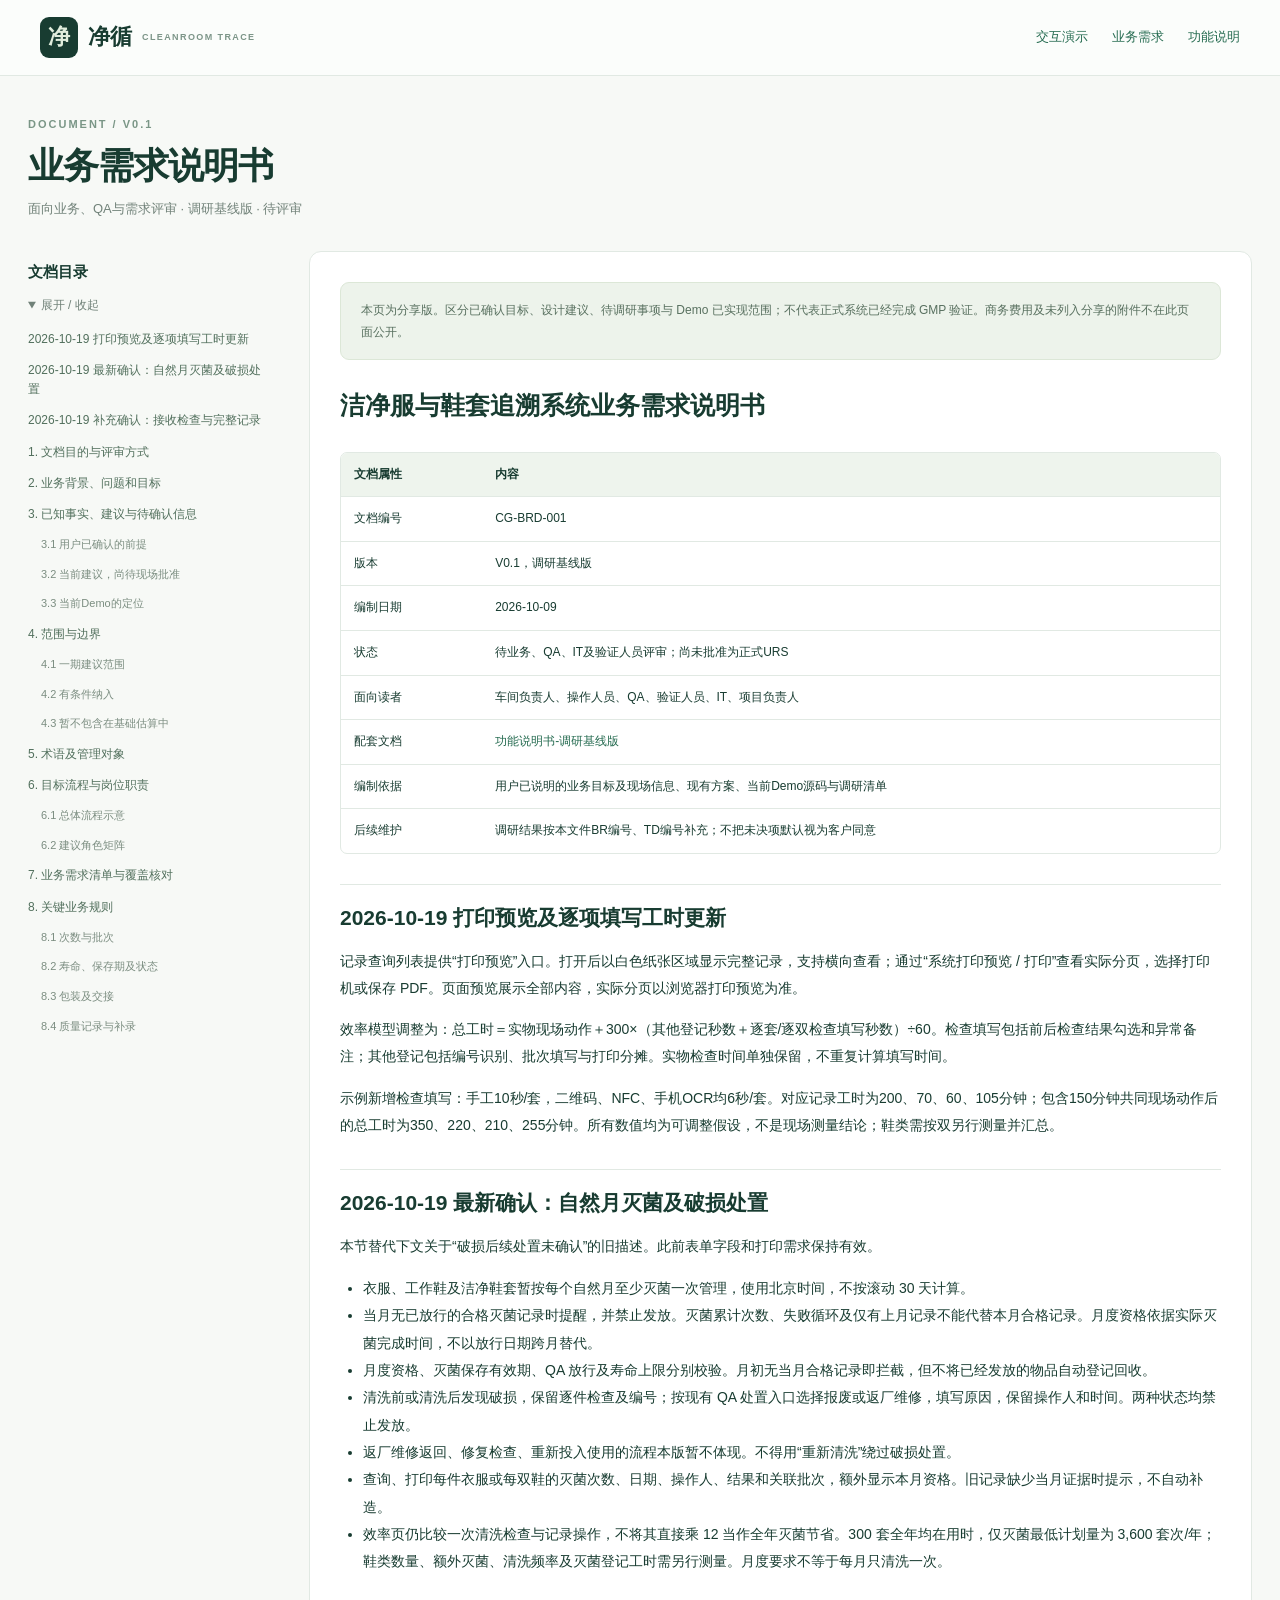
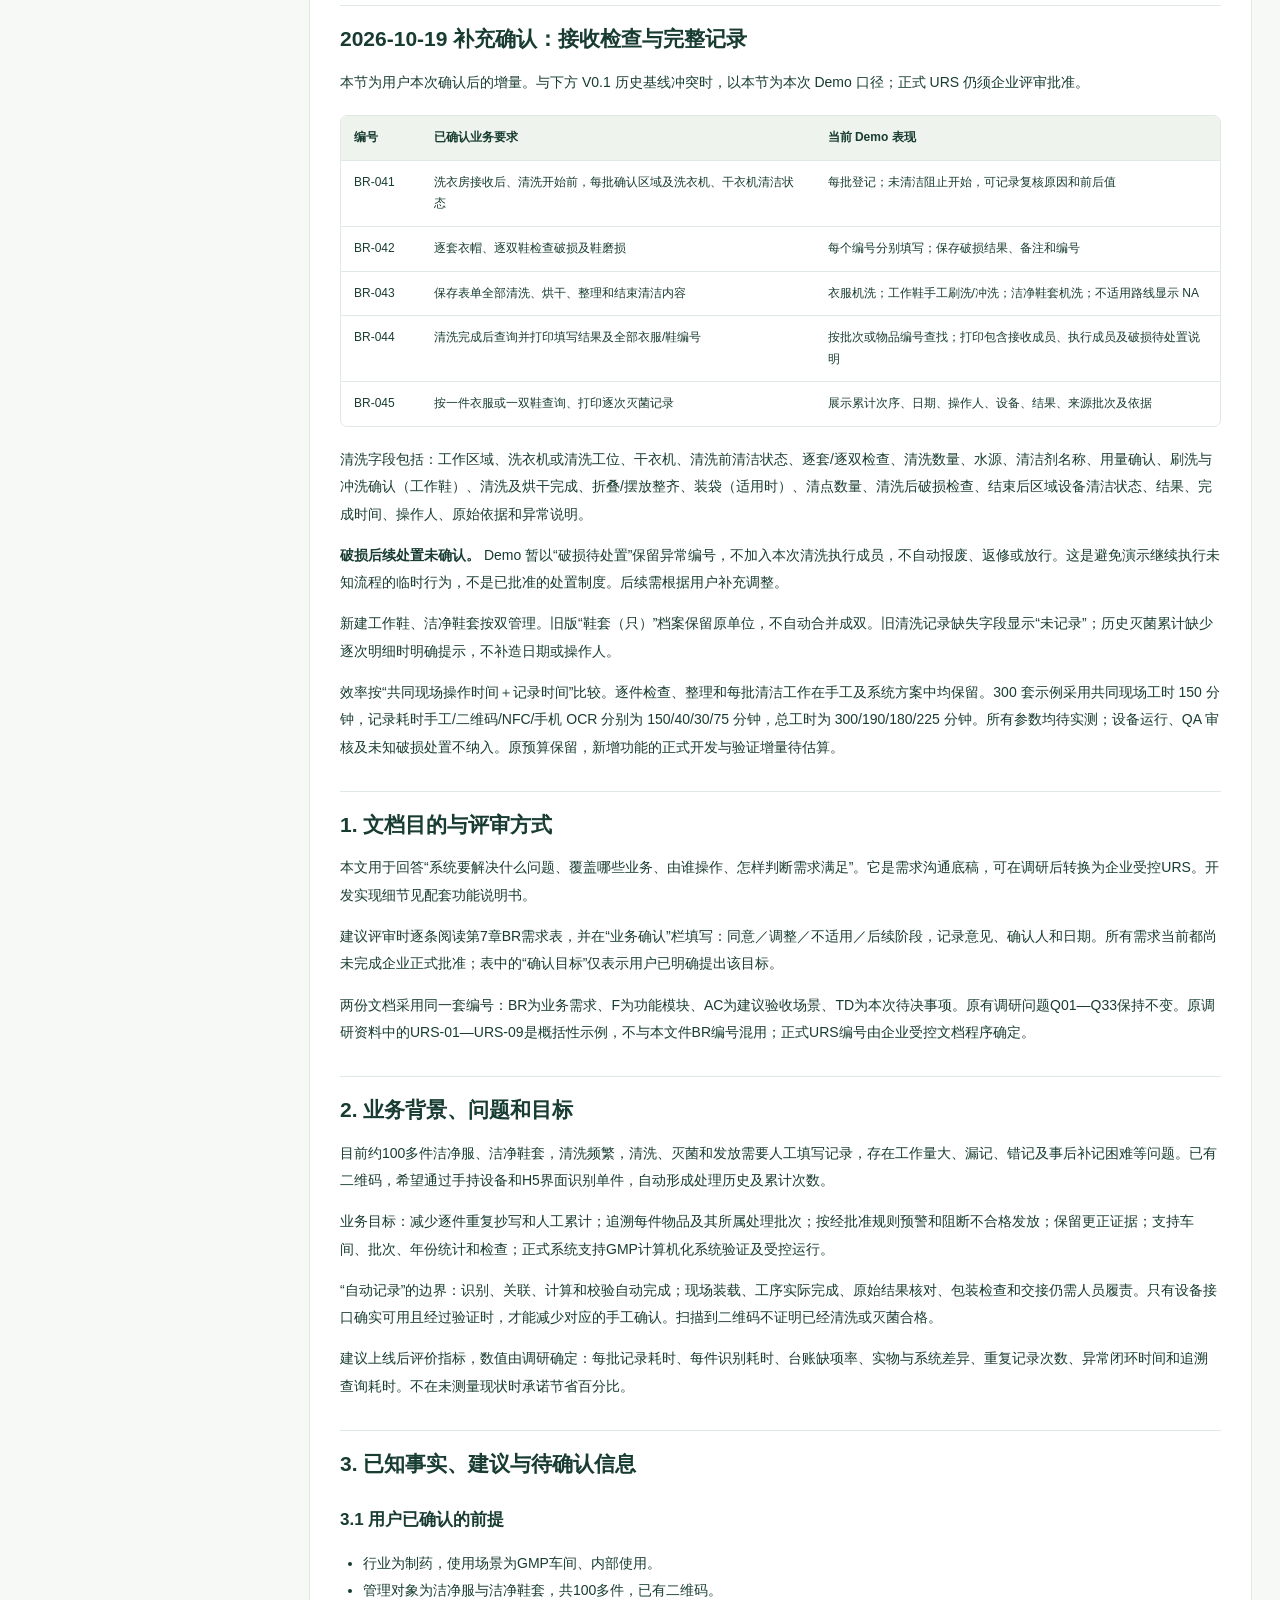
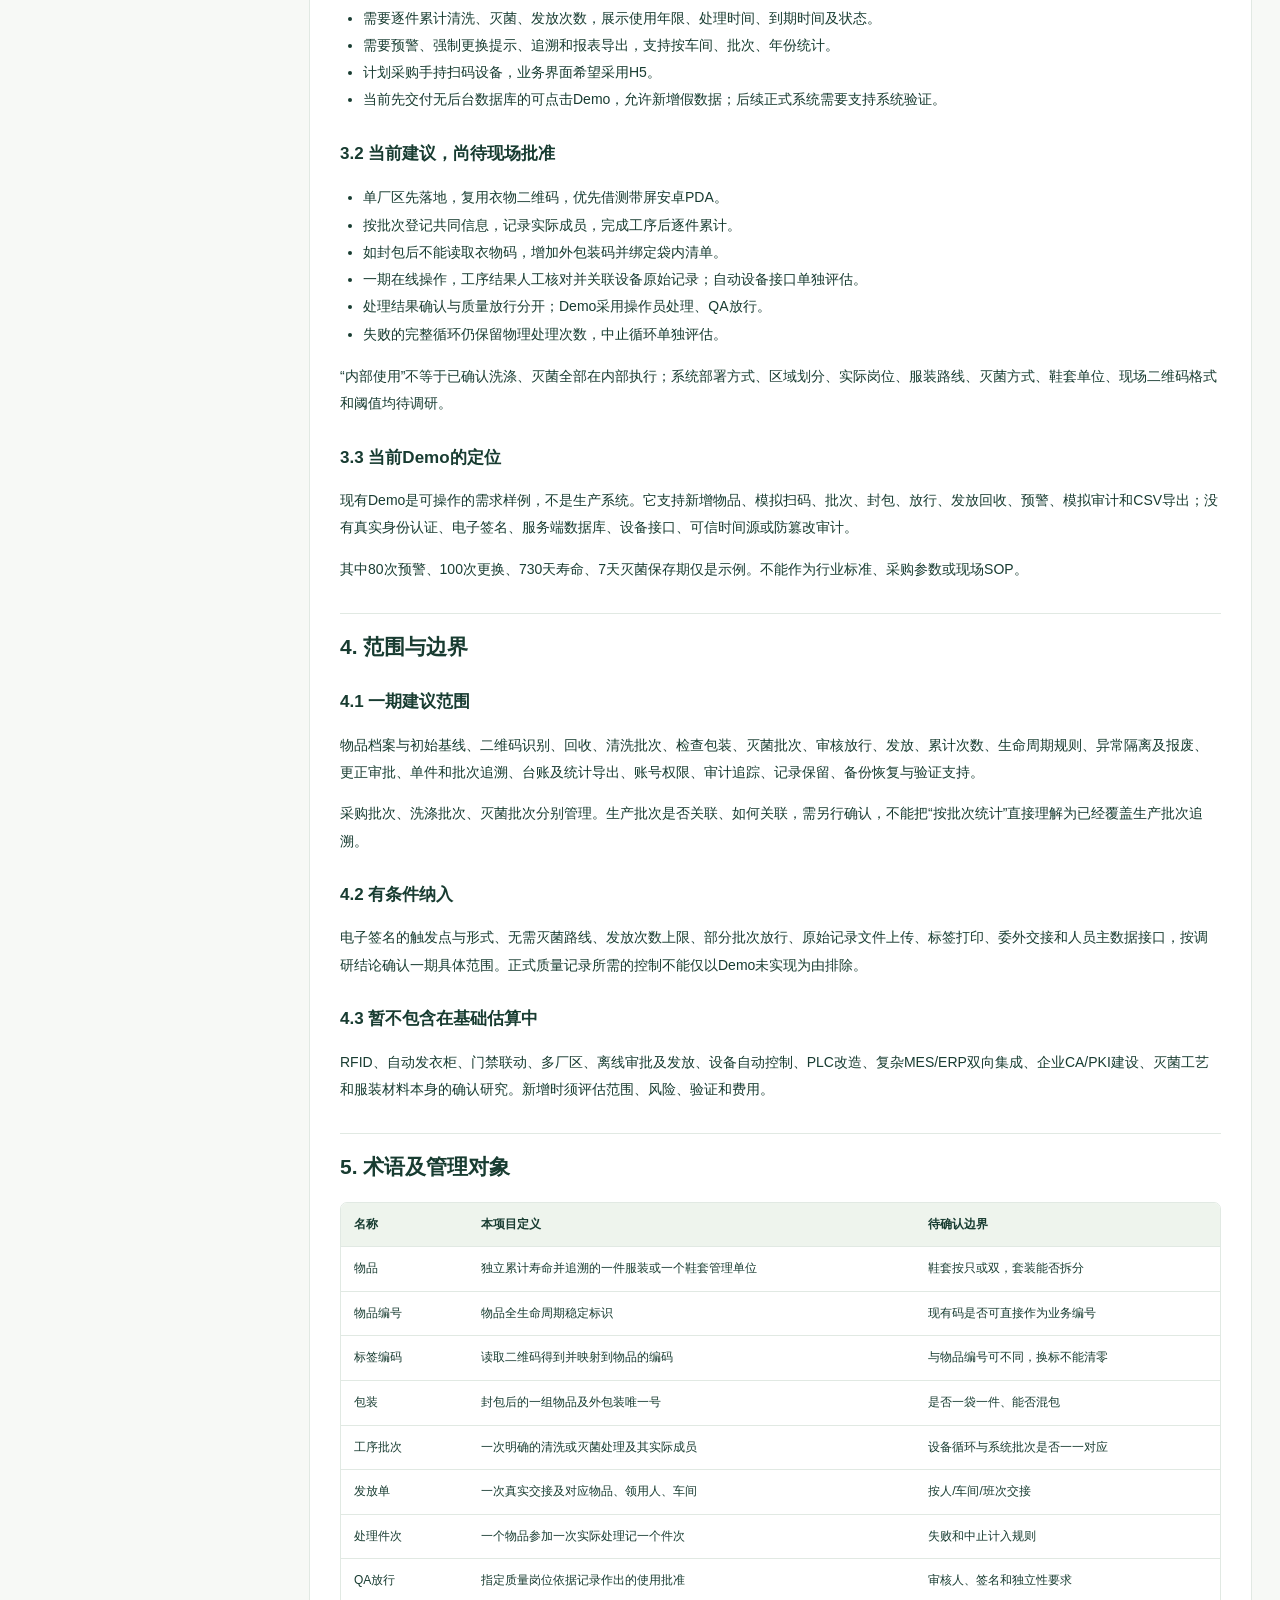
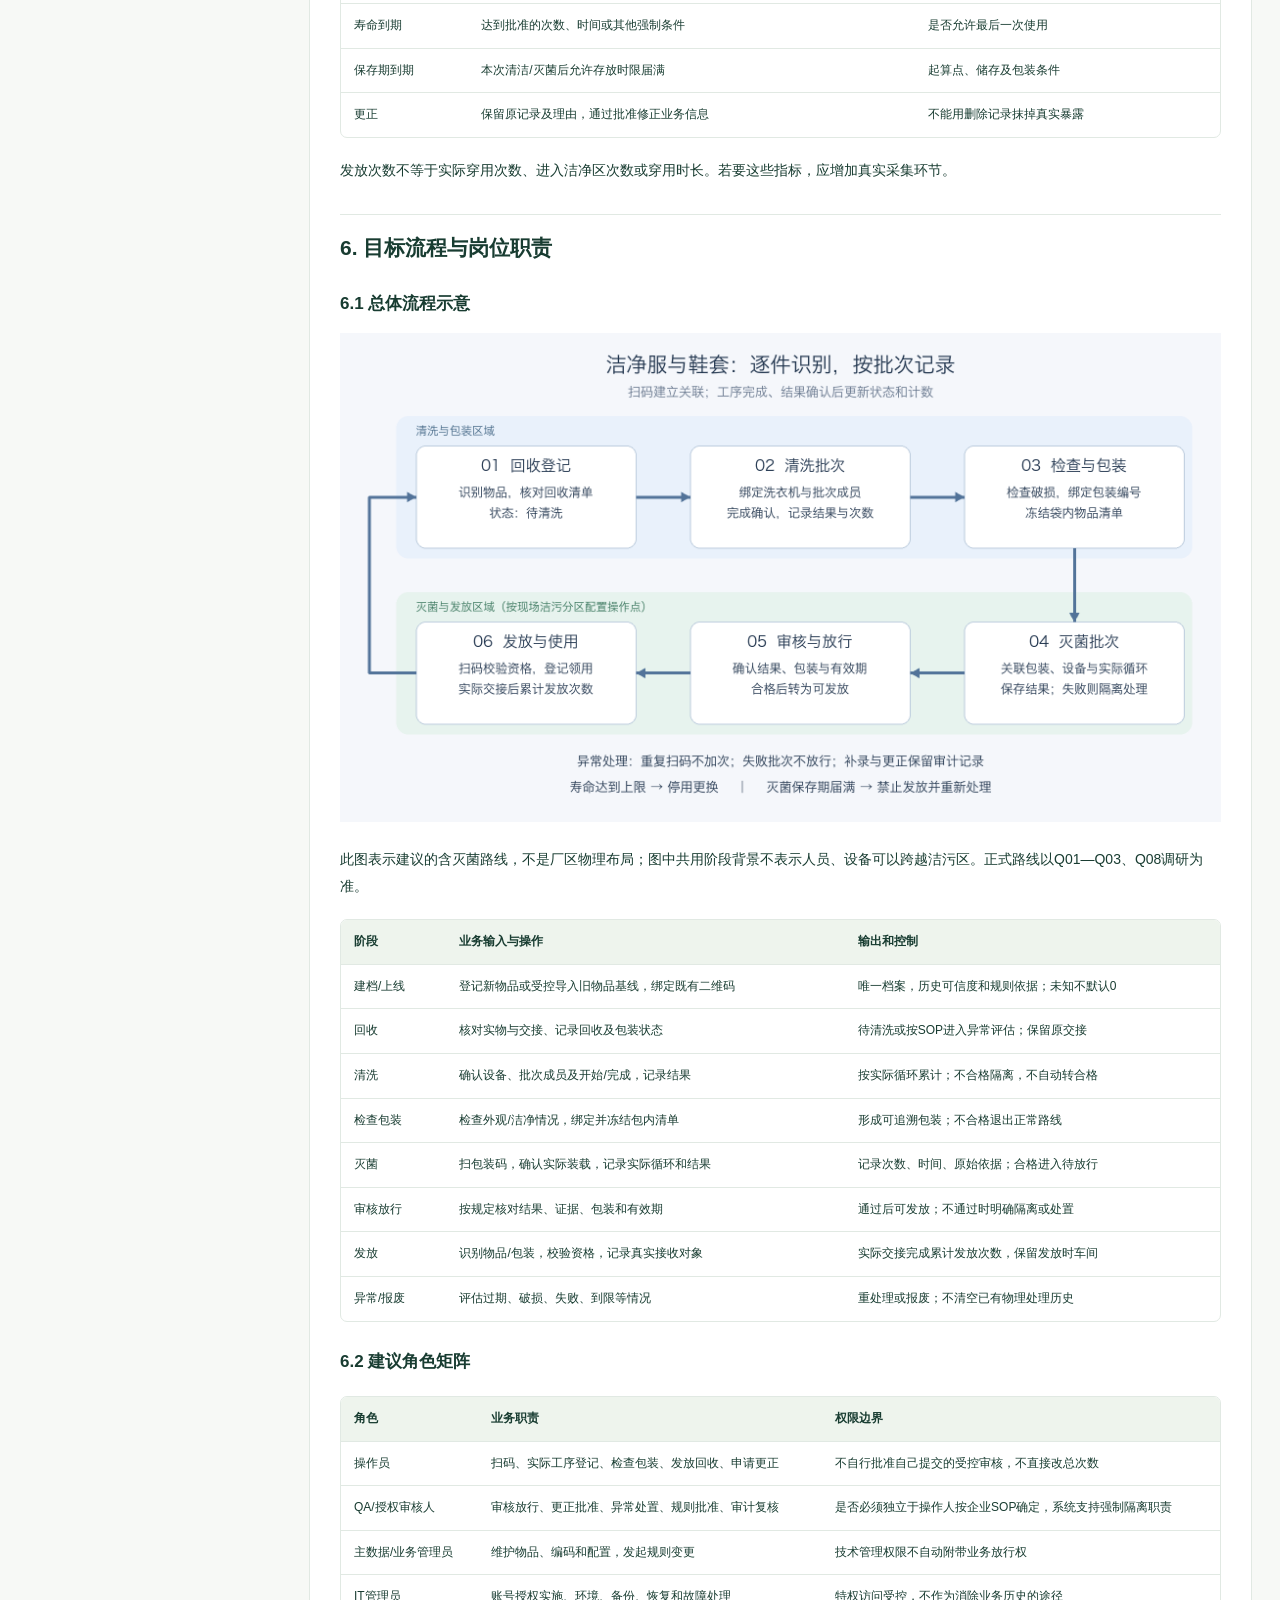
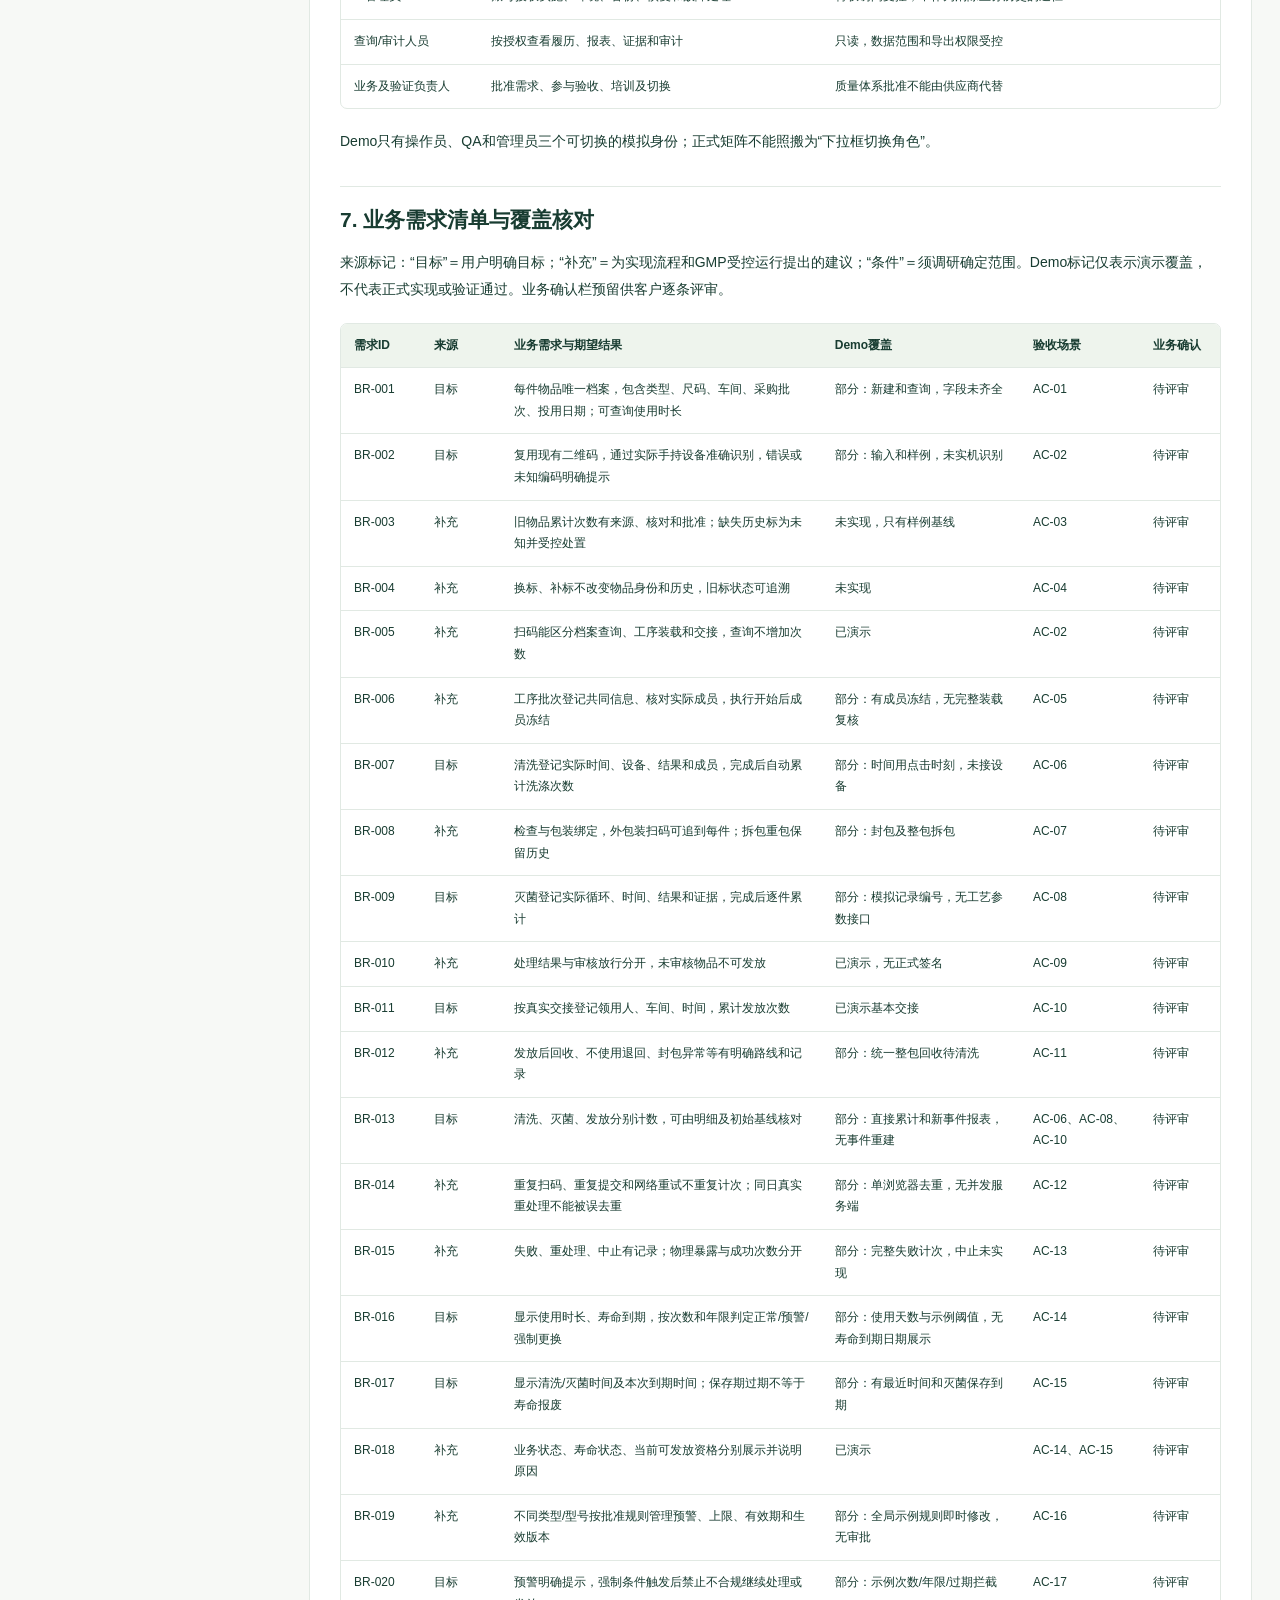
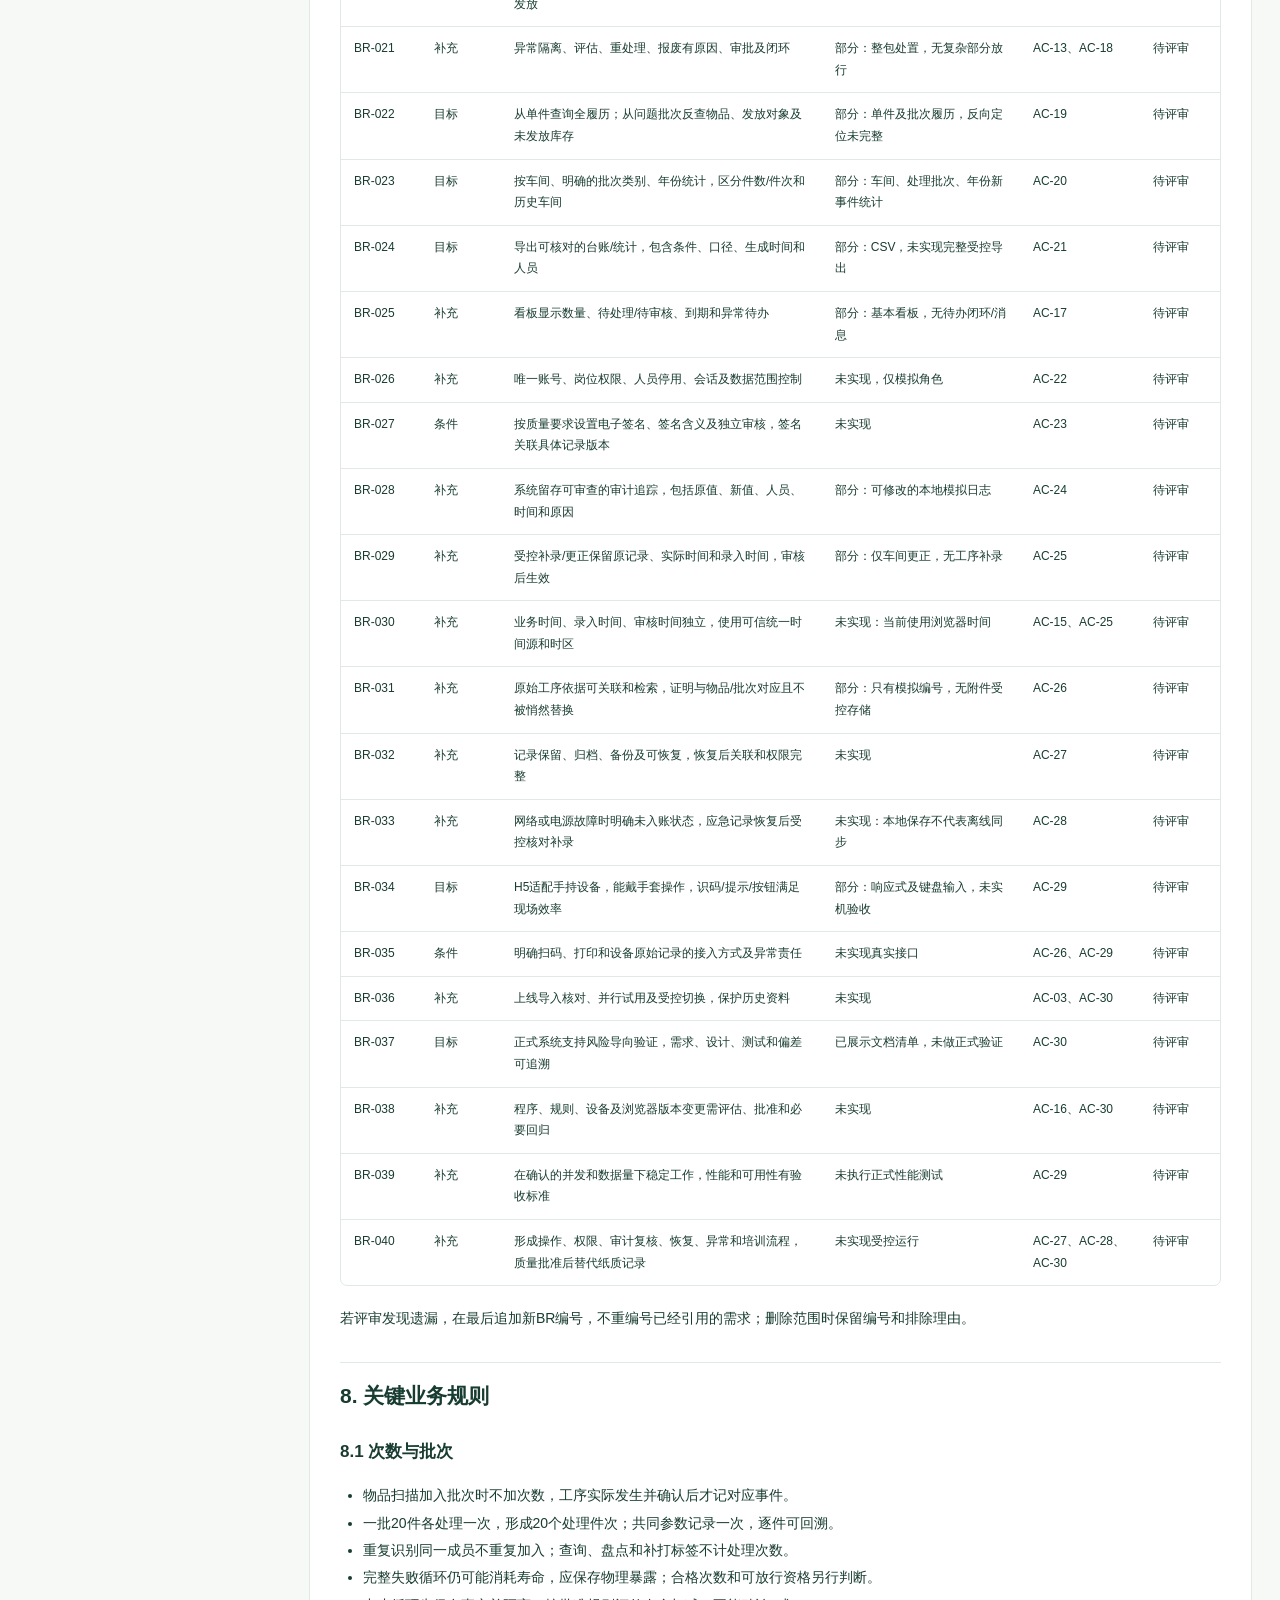
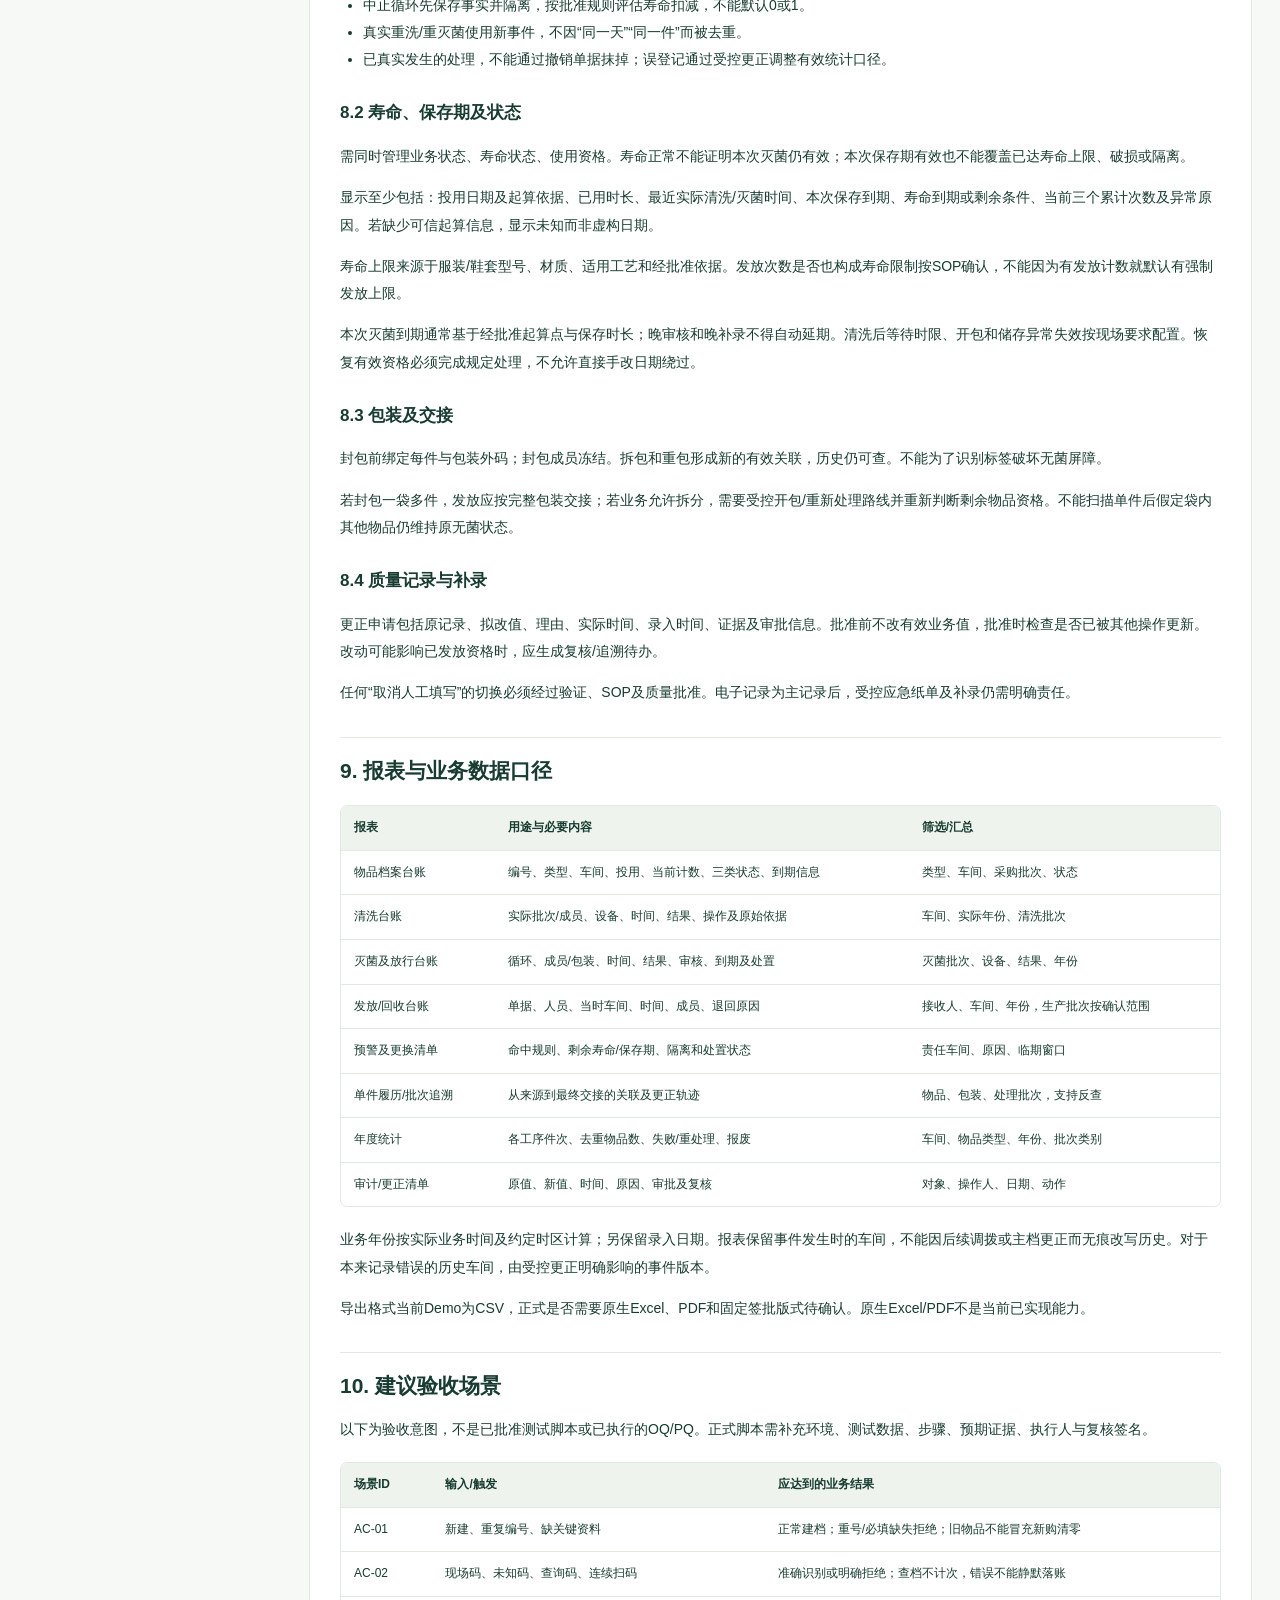
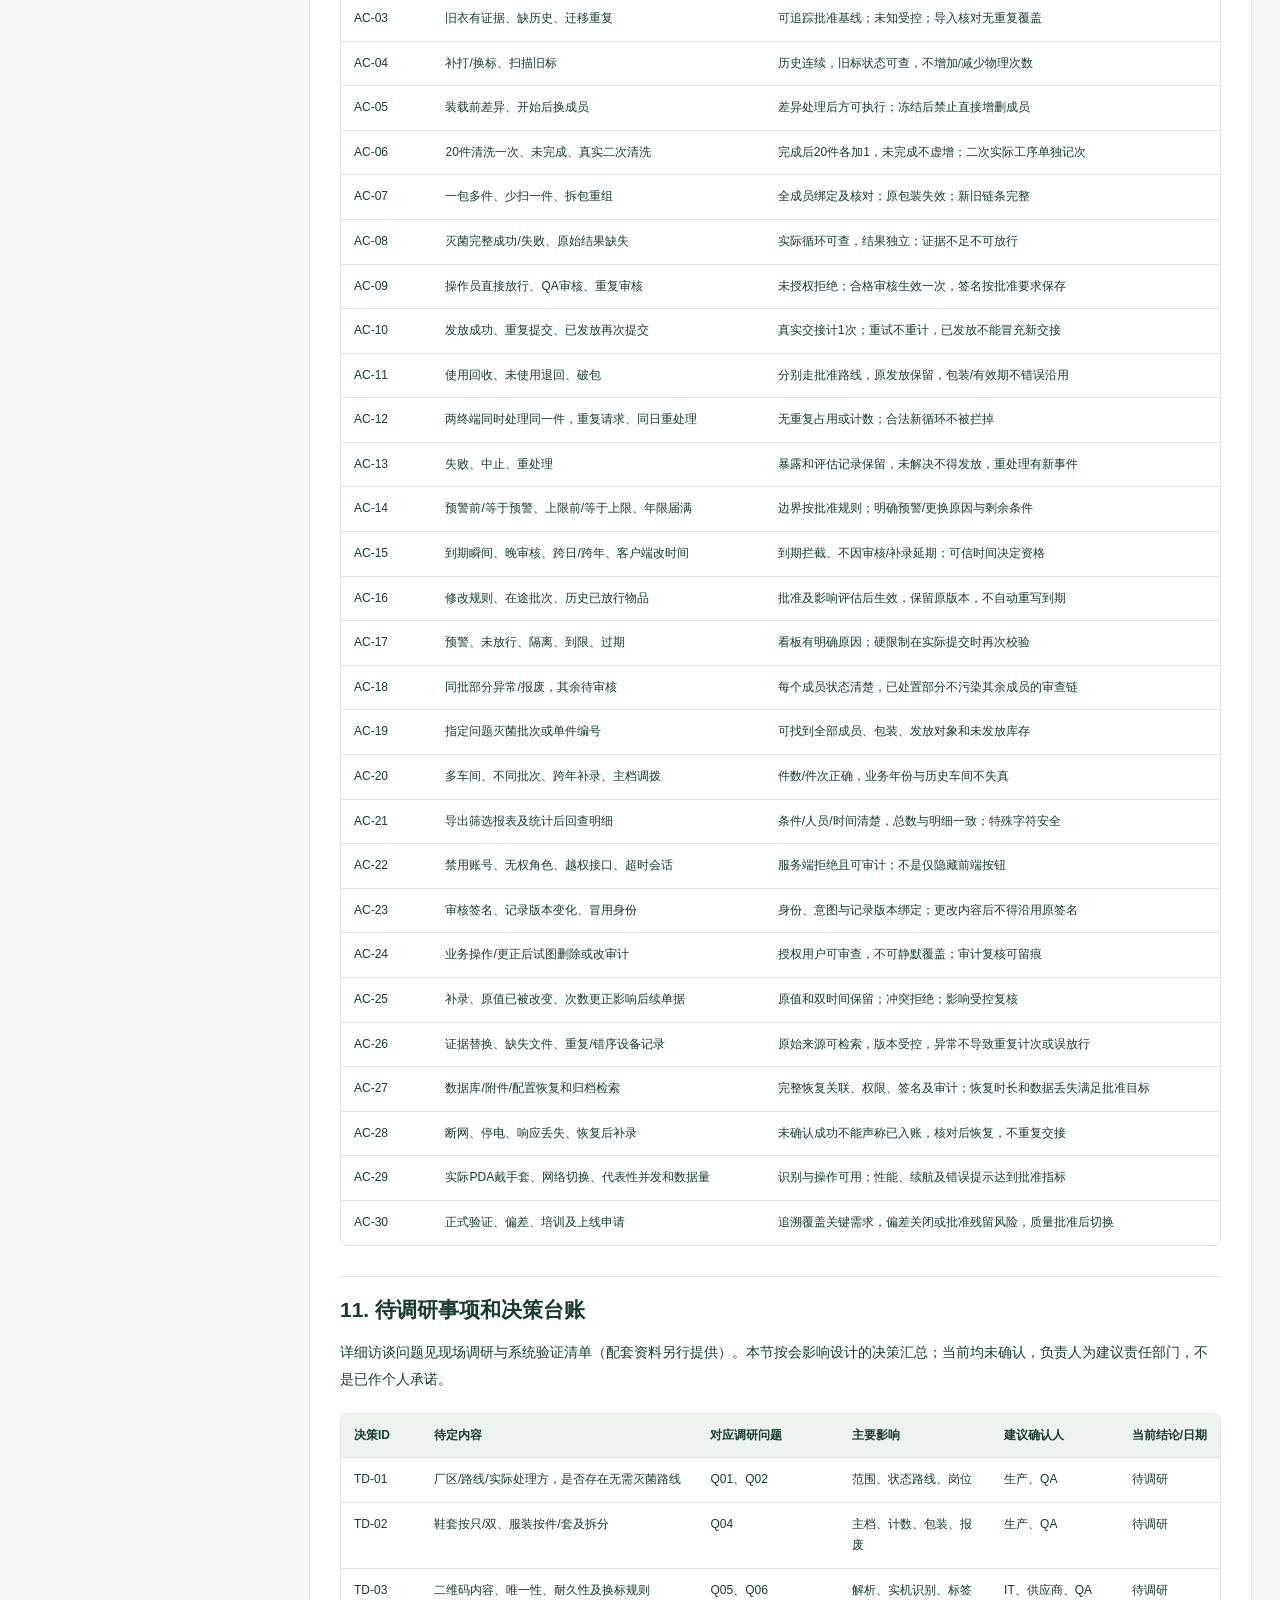
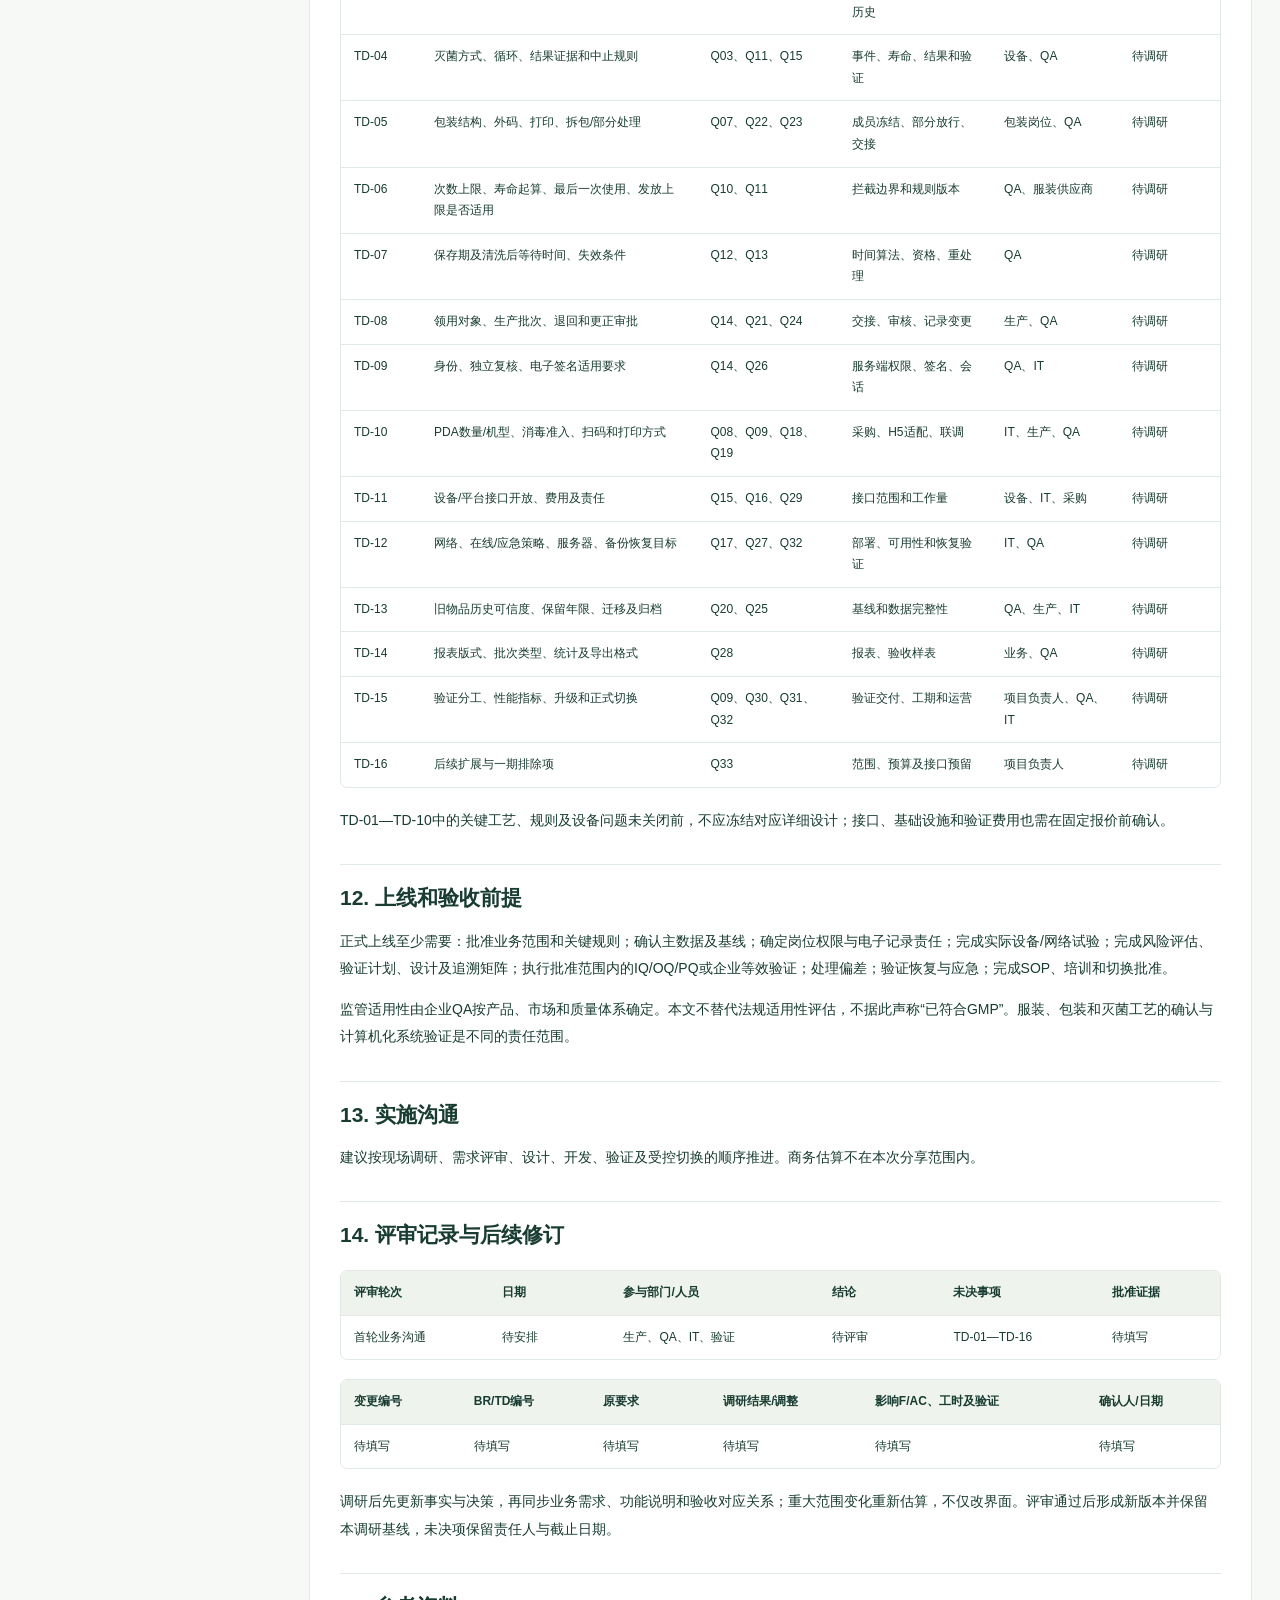
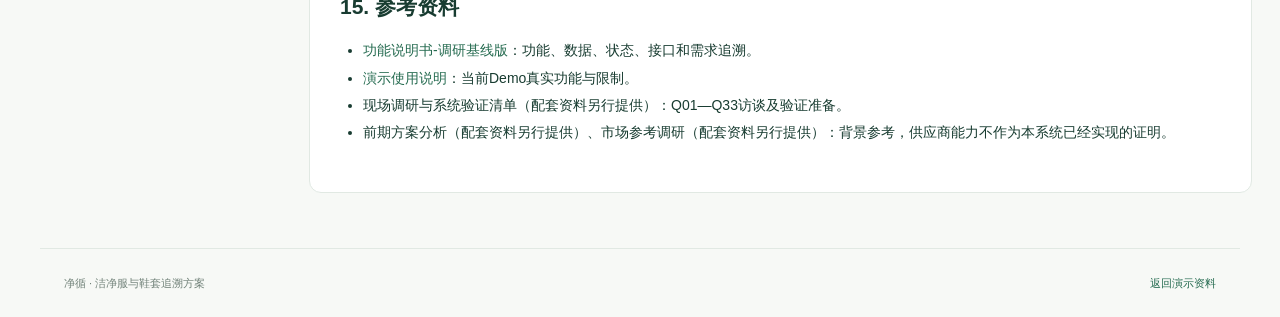
==== commit 35ad0134: "Add explicit print previews and inspection entry time estimates" ====
--- a/business.html
+++ b/business.html
@@ -1,4 +1,4 @@
-<!doctype html><html lang="zh-CN"><head><meta charset="utf-8"><meta name="viewport" content="width=device-width,initial-scale=1"><meta name="robots" content="noindex,nofollow"><meta name="referrer" content="no-referrer"><meta name="theme-color" content="#123d35"><title>业务需求说明书 · 净循</title><link rel="stylesheet" href="share.css"></head><body><header class="top"><a class="logo" href="index.html"><span>净</span>净循 <small>CLEANROOM TRACE</small></a><nav aria-label="站点导航"><a href="demo.html">交互演示</a><a href="business.html">业务需求</a><a href="functional.html">功能说明</a></nav></header><div class="doc-title"><div class="eyebrow">DOCUMENT / V0.1</div><h1>业务需求说明书</h1><p>面向业务、QA与需求评审 · 调研基线版 · 待评审</p></div><div class="doc-layout"><aside class="toc"><h2>文档目录</h2><details open><summary>展开 / 收起</summary><a class="level-2" href="#section-1">2026-10-19 最新确认：自然月灭菌及破损处置</a><a class="level-2" href="#section-2">2026-10-19 补充确认：接收检查与完整记录</a><a class="level-2" href="#section-3">1. 文档目的与评审方式</a><a class="level-2" href="#section-4">2. 业务背景、问题和目标</a><a class="level-2" href="#section-5">3. 已知事实、建议与待确认信息</a><a class="level-3" href="#section-6">3.1 用户已确认的前提</a><a class="level-3" href="#section-7">3.2 当前建议，尚待现场批准</a><a class="level-3" href="#section-8">3.3 当前Demo的定位</a><a class="level-2" href="#section-9">4. 范围与边界</a><a class="level-3" href="#section-10">4.1 一期建议范围</a><a class="level-3" href="#section-11">4.2 有条件纳入</a><a class="level-3" href="#section-12">4.3 暂不包含在基础估算中</a><a class="level-2" href="#section-13">5. 术语及管理对象</a><a class="level-2" href="#section-14">6. 目标流程与岗位职责</a><a class="level-3" href="#section-15">6.1 总体流程示意</a><a class="level-3" href="#section-16">6.2 建议角色矩阵</a><a class="level-2" href="#section-17">7. 业务需求清单与覆盖核对</a><a class="level-2" href="#section-18">8. 关键业务规则</a><a class="level-3" href="#section-19">8.1 次数与批次</a><a class="level-3" href="#section-20">8.2 寿命、保存期及状态</a><a class="level-3" href="#section-21">8.3 包装及交接</a><a class="level-3" href="#section-22">8.4 质量记录与补录</a><a class="level-2" href="#section-23">9. 报表与业务数据口径</a><a class="level-2" href="#section-24">10. 建议验收场景</a><a class="level-2" href="#section-25">11. 待调研事项和决策台账</a><a class="level-2" href="#section-26">12. 上线和验收前提</a><a class="level-2" href="#section-27">13. 实施沟通</a><a class="level-2" href="#section-28">14. 评审记录与后续修订</a><a class="level-2" href="#section-29">15. 参考资料</a></details><a class="back-top" href="#top">↑ 回到顶部</a></aside><main id="top" class="document"><div class="notice">本页为分享版。区分已确认目标、设计建议、待调研事项与 Demo 已实现范围；不代表正式系统已经完成 GMP 验证。商务费用及未列入分享的附件不在此页面公开。</div><h1>洁净服与鞋套追溯系统业务需求说明书</h1>
+<!doctype html><html lang="zh-CN"><head><meta charset="utf-8"><meta name="viewport" content="width=device-width,initial-scale=1"><meta name="robots" content="noindex,nofollow"><meta name="referrer" content="no-referrer"><meta name="theme-color" content="#123d35"><title>业务需求说明书 · 净循</title><link rel="stylesheet" href="share.css"></head><body><header class="top"><a class="logo" href="index.html"><span>净</span>净循 <small>CLEANROOM TRACE</small></a><nav aria-label="站点导航"><a href="demo.html">交互演示</a><a href="business.html">业务需求</a><a href="functional.html">功能说明</a></nav></header><div class="doc-title"><div class="eyebrow">DOCUMENT / V0.1</div><h1>业务需求说明书</h1><p>面向业务、QA与需求评审 · 调研基线版 · 待评审</p></div><div class="doc-layout"><aside class="toc"><h2>文档目录</h2><details open><summary>展开 / 收起</summary><a class="level-2" href="#section-1">2026-10-19 打印预览及逐项填写工时更新</a><a class="level-2" href="#section-2">2026-10-19 最新确认：自然月灭菌及破损处置</a><a class="level-2" href="#section-3">2026-10-19 补充确认：接收检查与完整记录</a><a class="level-2" href="#section-4">1. 文档目的与评审方式</a><a class="level-2" href="#section-5">2. 业务背景、问题和目标</a><a class="level-2" href="#section-6">3. 已知事实、建议与待确认信息</a><a class="level-3" href="#section-7">3.1 用户已确认的前提</a><a class="level-3" href="#section-8">3.2 当前建议，尚待现场批准</a><a class="level-3" href="#section-9">3.3 当前Demo的定位</a><a class="level-2" href="#section-10">4. 范围与边界</a><a class="level-3" href="#section-11">4.1 一期建议范围</a><a class="level-3" href="#section-12">4.2 有条件纳入</a><a class="level-3" href="#section-13">4.3 暂不包含在基础估算中</a><a class="level-2" href="#section-14">5. 术语及管理对象</a><a class="level-2" href="#section-15">6. 目标流程与岗位职责</a><a class="level-3" href="#section-16">6.1 总体流程示意</a><a class="level-3" href="#section-17">6.2 建议角色矩阵</a><a class="level-2" href="#section-18">7. 业务需求清单与覆盖核对</a><a class="level-2" href="#section-19">8. 关键业务规则</a><a class="level-3" href="#section-20">8.1 次数与批次</a><a class="level-3" href="#section-21">8.2 寿命、保存期及状态</a><a class="level-3" href="#section-22">8.3 包装及交接</a><a class="level-3" href="#section-23">8.4 质量记录与补录</a><a class="level-2" href="#section-24">9. 报表与业务数据口径</a><a class="level-2" href="#section-25">10. 建议验收场景</a><a class="level-2" href="#section-26">11. 待调研事项和决策台账</a><a class="level-2" href="#section-27">12. 上线和验收前提</a><a class="level-2" href="#section-28">13. 实施沟通</a><a class="level-2" href="#section-29">14. 评审记录与后续修订</a><a class="level-2" href="#section-30">15. 参考资料</a></details><a class="back-top" href="#top">↑ 回到顶部</a></aside><main id="top" class="document"><div class="notice">本页为分享版。区分已确认目标、设计建议、待调研事项与 Demo 已实现范围；不代表正式系统已经完成 GMP 验证。商务费用及未列入分享的附件不在此页面公开。</div><h1>洁净服与鞋套追溯系统业务需求说明书</h1>
 <div class="table-scroll"><table>
 <thead>
 <tr>
@@ -39,7 +39,11 @@
 <td>调研结果按本文件BR编号、TD编号补充；不把未决项默认视为客户同意</td>
 </tr>
 </tbody></table></div>
-<h2 id="section-1">2026-10-19 最新确认：自然月灭菌及破损处置</h2>
+<h2 id="section-1">2026-10-19 打印预览及逐项填写工时更新</h2>
+<p>记录查询列表提供“打印预览”入口。打开后以白色纸张区域显示完整记录，支持横向查看；通过“系统打印预览 / 打印”查看实际分页，选择打印机或保存 PDF。页面预览展示全部内容，实际分页以浏览器打印预览为准。</p>
+<p>效率模型调整为：总工时＝实物现场动作＋300×（其他登记秒数＋逐套/逐双检查填写秒数）÷60。检查填写包括前后检查结果勾选和异常备注；其他登记包括编号识别、批次填写与打印分摊。实物检查时间单独保留，不重复计算填写时间。</p>
+<p>示例新增检查填写：手工10秒/套，二维码、NFC、手机OCR均6秒/套。对应记录工时为200、70、60、105分钟；包含150分钟共同现场动作后的总工时为350、220、210、255分钟。所有数值均为可调整假设，不是现场测量结论；鞋类需按双另行测量并汇总。</p>
+<h2 id="section-2">2026-10-19 最新确认：自然月灭菌及破损处置</h2>
 <p>本节替代下文关于“破损后续处置未确认”的旧描述。此前表单字段和打印需求保持有效。</p>
 <ul>
 <li>衣服、工作鞋及洁净鞋套暂按每个自然月至少灭菌一次管理，使用北京时间，不按滚动 30 天计算。</li>
@@ -50,7 +54,7 @@
 <li>查询、打印每件衣服或每双鞋的灭菌次数、日期、操作人、结果和关联批次，额外显示本月资格。旧记录缺少当月证据时提示，不自动补造。</li>
 <li>效率页仍比较一次清洗检查与记录操作，不将其直接乘 12 当作全年灭菌节省。300 套全年均在用时，仅灭菌最低计划量为 3,600 套次/年；鞋类数量、额外灭菌、清洗频率及灭菌登记工时需另行测量。月度要求不等于每月只清洗一次。</li>
 </ul>
-<h2 id="section-2">2026-10-19 补充确认：接收检查与完整记录</h2>
+<h2 id="section-3">2026-10-19 补充确认：接收检查与完整记录</h2>
 <p>本节为用户本次确认后的增量。与下方 V0.1 历史基线冲突时，以本节为本次 Demo 口径；正式 URS 仍须企业评审批准。</p>
 <div class="table-scroll"><table>
 <thead>
@@ -90,17 +94,17 @@
 <p><strong>破损后续处置未确认。</strong> Demo 暂以“破损待处置”保留异常编号，不加入本次清洗执行成员，不自动报废、返修或放行。这是避免演示继续执行未知流程的临时行为，不是已批准的处置制度。后续需根据用户补充调整。</p>
 <p>新建工作鞋、洁净鞋套按双管理。旧版“鞋套（只）”档案保留原单位，不自动合并成双。旧清洗记录缺失字段显示“未记录”；历史灭菌累计缺少逐次明细时明确提示，不补造日期或操作人。</p>
 <p>效率按“共同现场操作时间＋记录时间”比较。逐件检查、整理和每批清洁工作在手工及系统方案中均保留。300 套示例采用共同现场工时 150 分钟，记录耗时手工/二维码/NFC/手机 OCR 分别为 150/40/30/75 分钟，总工时为 300/190/180/225 分钟。所有参数均待实测；设备运行、QA 审核及未知破损处置不纳入。原预算保留，新增功能的正式开发与验证增量待估算。</p>
-<h2 id="section-3">1. 文档目的与评审方式</h2>
+<h2 id="section-4">1. 文档目的与评审方式</h2>
 <p>本文用于回答“系统要解决什么问题、覆盖哪些业务、由谁操作、怎样判断需求满足”。它是需求沟通底稿，可在调研后转换为企业受控URS。开发实现细节见配套功能说明书。</p>
 <p>建议评审时逐条阅读第7章BR需求表，并在“业务确认”栏填写：同意／调整／不适用／后续阶段，记录意见、确认人和日期。所有需求当前都尚未完成企业正式批准；表中的“确认目标”仅表示用户已明确提出该目标。</p>
 <p>两份文档采用同一套编号：BR为业务需求、F为功能模块、AC为建议验收场景、TD为本次待决事项。原有调研问题Q01—Q33保持不变。原调研资料中的URS-01—URS-09是概括性示例，不与本文件BR编号混用；正式URS编号由企业受控文档程序确定。</p>
-<h2 id="section-4">2. 业务背景、问题和目标</h2>
+<h2 id="section-5">2. 业务背景、问题和目标</h2>
 <p>目前约100多件洁净服、洁净鞋套，清洗频繁，清洗、灭菌和发放需要人工填写记录，存在工作量大、漏记、错记及事后补记困难等问题。已有二维码，希望通过手持设备和H5界面识别单件，自动形成处理历史及累计次数。</p>
 <p>业务目标：减少逐件重复抄写和人工累计；追溯每件物品及其所属处理批次；按经批准规则预警和阻断不合格发放；保留更正证据；支持车间、批次、年份统计和检查；正式系统支持GMP计算机化系统验证及受控运行。</p>
 <p>“自动记录”的边界：识别、关联、计算和校验自动完成；现场装载、工序实际完成、原始结果核对、包装检查和交接仍需人员履责。只有设备接口确实可用且经过验证时，才能减少对应的手工确认。扫描到二维码不证明已经清洗或灭菌合格。</p>
 <p>建议上线后评价指标，数值由调研确定：每批记录耗时、每件识别耗时、台账缺项率、实物与系统差异、重复记录次数、异常闭环时间和追溯查询耗时。不在未测量现状时承诺节省百分比。</p>
-<h2 id="section-5">3. 已知事实、建议与待确认信息</h2>
-<h3 id="section-6">3.1 用户已确认的前提</h3>
+<h2 id="section-6">3. 已知事实、建议与待确认信息</h2>
+<h3 id="section-7">3.1 用户已确认的前提</h3>
 <ul>
 <li>行业为制药，使用场景为GMP车间、内部使用。</li>
 <li>管理对象为洁净服与洁净鞋套，共100多件，已有二维码。</li>
@@ -109,7 +113,7 @@
 <li>计划采购手持扫码设备，业务界面希望采用H5。</li>
 <li>当前先交付无后台数据库的可点击Demo，允许新增假数据；后续正式系统需要支持系统验证。</li>
 </ul>
-<h3 id="section-7">3.2 当前建议，尚待现场批准</h3>
+<h3 id="section-8">3.2 当前建议，尚待现场批准</h3>
 <ul>
 <li>单厂区先落地，复用衣物二维码，优先借测带屏安卓PDA。</li>
 <li>按批次登记共同信息，记录实际成员，完成工序后逐件累计。</li>
@@ -119,18 +123,18 @@
 <li>失败的完整循环仍保留物理处理次数，中止循环单独评估。</li>
 </ul>
 <p>“内部使用”不等于已确认洗涤、灭菌全部在内部执行；系统部署方式、区域划分、实际岗位、服装路线、灭菌方式、鞋套单位、现场二维码格式和阈值均待调研。</p>
-<h3 id="section-8">3.3 当前Demo的定位</h3>
+<h3 id="section-9">3.3 当前Demo的定位</h3>
 <p>现有Demo是可操作的需求样例，不是生产系统。它支持新增物品、模拟扫码、批次、封包、放行、发放回收、预警、模拟审计和CSV导出；没有真实身份认证、电子签名、服务端数据库、设备接口、可信时间源或防篡改审计。</p>
 <p>其中80次预警、100次更换、730天寿命、7天灭菌保存期仅是示例。不能作为行业标准、采购参数或现场SOP。</p>
-<h2 id="section-9">4. 范围与边界</h2>
-<h3 id="section-10">4.1 一期建议范围</h3>
+<h2 id="section-10">4. 范围与边界</h2>
+<h3 id="section-11">4.1 一期建议范围</h3>
 <p>物品档案与初始基线、二维码识别、回收、清洗批次、检查包装、灭菌批次、审核放行、发放、累计次数、生命周期规则、异常隔离及报废、更正审批、单件和批次追溯、台账及统计导出、账号权限、审计追踪、记录保留、备份恢复与验证支持。</p>
 <p>采购批次、洗涤批次、灭菌批次分别管理。生产批次是否关联、如何关联，需另行确认，不能把“按批次统计”直接理解为已经覆盖生产批次追溯。</p>
-<h3 id="section-11">4.2 有条件纳入</h3>
+<h3 id="section-12">4.2 有条件纳入</h3>
 <p>电子签名的触发点与形式、无需灭菌路线、发放次数上限、部分批次放行、原始记录文件上传、标签打印、委外交接和人员主数据接口，按调研结论确认一期具体范围。正式质量记录所需的控制不能仅以Demo未实现为由排除。</p>
-<h3 id="section-12">4.3 暂不包含在基础估算中</h3>
+<h3 id="section-13">4.3 暂不包含在基础估算中</h3>
 <p>RFID、自动发衣柜、门禁联动、多厂区、离线审批及发放、设备自动控制、PLC改造、复杂MES/ERP双向集成、企业CA/PKI建设、灭菌工艺和服装材料本身的确认研究。新增时须评估范围、风险、验证和费用。</p>
-<h2 id="section-13">5. 术语及管理对象</h2>
+<h2 id="section-14">5. 术语及管理对象</h2>
 <div class="table-scroll"><table>
 <thead>
 <tr>
@@ -196,8 +200,8 @@
 </tr>
 </tbody></table></div>
 <p>发放次数不等于实际穿用次数、进入洁净区次数或穿用时长。若要这些指标，应增加真实采集环节。</p>
-<h2 id="section-14">6. 目标流程与岗位职责</h2>
-<h3 id="section-15">6.1 总体流程示意</h3>
+<h2 id="section-15">6. 目标流程与岗位职责</h2>
+<h3 id="section-16">6.1 总体流程示意</h3>
 <p><img src="lifecycle.png" alt="流程01-洁净服与鞋套生命周期管理"></p>
 <p>此图表示建议的含灭菌路线，不是厂区物理布局；图中共用阶段背景不表示人员、设备可以跨越洁污区。正式路线以Q01—Q03、Q08调研为准。</p>
 <div class="table-scroll"><table>
@@ -249,7 +253,7 @@
 <td>重处理或报废；不清空已有物理处理历史</td>
 </tr>
 </tbody></table></div>
-<h3 id="section-16">6.2 建议角色矩阵</h3>
+<h3 id="section-17">6.2 建议角色矩阵</h3>
 <div class="table-scroll"><table>
 <thead>
 <tr>
@@ -290,7 +294,7 @@
 </tr>
 </tbody></table></div>
 <p>Demo只有操作员、QA和管理员三个可切换的模拟身份；正式矩阵不能照搬为“下拉框切换角色”。</p>
-<h2 id="section-17">7. 业务需求清单与覆盖核对</h2>
+<h2 id="section-18">7. 业务需求清单与覆盖核对</h2>
 <p>来源标记：“目标”＝用户明确目标；“补充”＝为实现流程和GMP受控运行提出的建议；“条件”＝须调研确定范围。Demo标记仅表示演示覆盖，不代表正式实现或验证通过。业务确认栏预留供客户逐条评审。</p>
 <div class="table-scroll"><table>
 <thead>
@@ -625,8 +629,8 @@
 </tr>
 </tbody></table></div>
 <p>若评审发现遗漏，在最后追加新BR编号，不重编号已经引用的需求；删除范围时保留编号和排除理由。</p>
-<h2 id="section-18">8. 关键业务规则</h2>
-<h3 id="section-19">8.1 次数与批次</h3>
+<h2 id="section-19">8. 关键业务规则</h2>
+<h3 id="section-20">8.1 次数与批次</h3>
 <ul>
 <li>物品扫描加入批次时不加次数，工序实际发生并确认后才记对应事件。</li>
 <li>一批20件各处理一次，形成20个处理件次；共同参数记录一次，逐件可回溯。</li>
@@ -636,18 +640,18 @@
 <li>真实重洗/重灭菌使用新事件，不因“同一天”“同一件”而被去重。</li>
 <li>已真实发生的处理，不能通过撤销单据抹掉；误登记通过受控更正调整有效统计口径。</li>
 </ul>
-<h3 id="section-20">8.2 寿命、保存期及状态</h3>
+<h3 id="section-21">8.2 寿命、保存期及状态</h3>
 <p>需同时管理业务状态、寿命状态、使用资格。寿命正常不能证明本次灭菌仍有效；本次保存期有效也不能覆盖已达寿命上限、破损或隔离。</p>
 <p>显示至少包括：投用日期及起算依据、已用时长、最近实际清洗/灭菌时间、本次保存到期、寿命到期或剩余条件、当前三个累计次数及异常原因。若缺少可信起算信息，显示未知而非虚构日期。</p>
 <p>寿命上限来源于服装/鞋套型号、材质、适用工艺和经批准依据。发放次数是否也构成寿命限制按SOP确认，不能因为有发放计数就默认有强制发放上限。</p>
 <p>本次灭菌到期通常基于经批准起算点与保存时长；晚审核和晚补录不得自动延期。清洗后等待时限、开包和储存异常失效按现场要求配置。恢复有效资格必须完成规定处理，不允许直接手改日期绕过。</p>
-<h3 id="section-21">8.3 包装及交接</h3>
+<h3 id="section-22">8.3 包装及交接</h3>
 <p>封包前绑定每件与包装外码；封包成员冻结。拆包和重包形成新的有效关联，历史仍可查。不能为了识别标签破坏无菌屏障。</p>
 <p>若封包一袋多件，发放应按完整包装交接；若业务允许拆分，需要受控开包/重新处理路线并重新判断剩余物品资格。不能扫描单件后假定袋内其他物品仍维持原无菌状态。</p>
-<h3 id="section-22">8.4 质量记录与补录</h3>
+<h3 id="section-23">8.4 质量记录与补录</h3>
 <p>更正申请包括原记录、拟改值、理由、实际时间、录入时间、证据及审批信息。批准前不改有效业务值，批准时检查是否已被其他操作更新。改动可能影响已发放资格时，应生成复核/追溯待办。</p>
 <p>任何“取消人工填写”的切换必须经过验证、SOP及质量批准。电子记录为主记录后，受控应急纸单及补录仍需明确责任。</p>
-<h2 id="section-23">9. 报表与业务数据口径</h2>
+<h2 id="section-24">9. 报表与业务数据口径</h2>
 <div class="table-scroll"><table>
 <thead>
 <tr>
@@ -699,7 +703,7 @@
 </tbody></table></div>
 <p>业务年份按实际业务时间及约定时区计算；另保留录入日期。报表保留事件发生时的车间，不能因后续调拨或主档更正而无痕改写历史。对于本来记录错误的历史车间，由受控更正明确影响的事件版本。</p>
 <p>导出格式当前Demo为CSV，正式是否需要原生Excel、PDF和固定签批版式待确认。原生Excel/PDF不是当前已实现能力。</p>
-<h2 id="section-24">10. 建议验收场景</h2>
+<h2 id="section-25">10. 建议验收场景</h2>
 <p>以下为验收意图，不是已批准测试脚本或已执行的OQ/PQ。正式脚本需补充环境、测试数据、步骤、预期证据、执行人与复核签名。</p>
 <div class="table-scroll"><table>
 <thead>
@@ -860,7 +864,7 @@
 <td>追溯覆盖关键需求，偏差关闭或批准残留风险，质量批准后切换</td>
 </tr>
 </tbody></table></div>
-<h2 id="section-25">11. 待调研事项和决策台账</h2>
+<h2 id="section-26">11. 待调研事项和决策台账</h2>
 <p>详细访谈问题见现场调研与系统验证清单（配套资料另行提供）。本节按会影响设计的决策汇总；当前均未确认，负责人为建议责任部门，不是已作个人承诺。</p>
 <div class="table-scroll"><table>
 <thead>
@@ -1003,12 +1007,12 @@
 </tr>
 </tbody></table></div>
 <p>TD-01—TD-10中的关键工艺、规则及设备问题未关闭前，不应冻结对应详细设计；接口、基础设施和验证费用也需在固定报价前确认。</p>
-<h2 id="section-26">12. 上线和验收前提</h2>
+<h2 id="section-27">12. 上线和验收前提</h2>
 <p>正式上线至少需要：批准业务范围和关键规则；确认主数据及基线；确定岗位权限与电子记录责任；完成实际设备/网络试验；完成风险评估、验证计划、设计及追溯矩阵；执行批准范围内的IQ/OQ/PQ或企业等效验证；处理偏差；验证恢复与应急；完成SOP、培训和切换批准。</p>
 <p>监管适用性由企业QA按产品、市场和质量体系确定。本文不替代法规适用性评估，不据此声称“已符合GMP”。服装、包装和灭菌工艺的确认与计算机化系统验证是不同的责任范围。</p>
-<h2 id="section-27">13. 实施沟通</h2>
+<h2 id="section-28">13. 实施沟通</h2>
 <p>建议按现场调研、需求评审、设计、开发、验证及受控切换的顺序推进。商务估算不在本次分享范围内。</p>
-<h2 id="section-28">14. 评审记录与后续修订</h2>
+<h2 id="section-29">14. 评审记录与后续修订</h2>
 <div class="table-scroll"><table>
 <thead>
 <tr>
@@ -1050,7 +1054,7 @@
 </tr>
 </tbody></table></div>
 <p>调研后先更新事实与决策，再同步业务需求、功能说明和验收对应关系；重大范围变化重新估算，不仅改界面。评审通过后形成新版本并保留本调研基线，未决项保留责任人与截止日期。</p>
-<h2 id="section-29">15. 参考资料</h2>
+<h2 id="section-30">15. 参考资料</h2>
 <ul>
 <li><a href="functional.html">功能说明书-调研基线版</a>：功能、数据、状态、接口和需求追溯。</li>
 <li><a href="index.html#guide">演示使用说明</a>：当前Demo真实功能与限制。</li>
